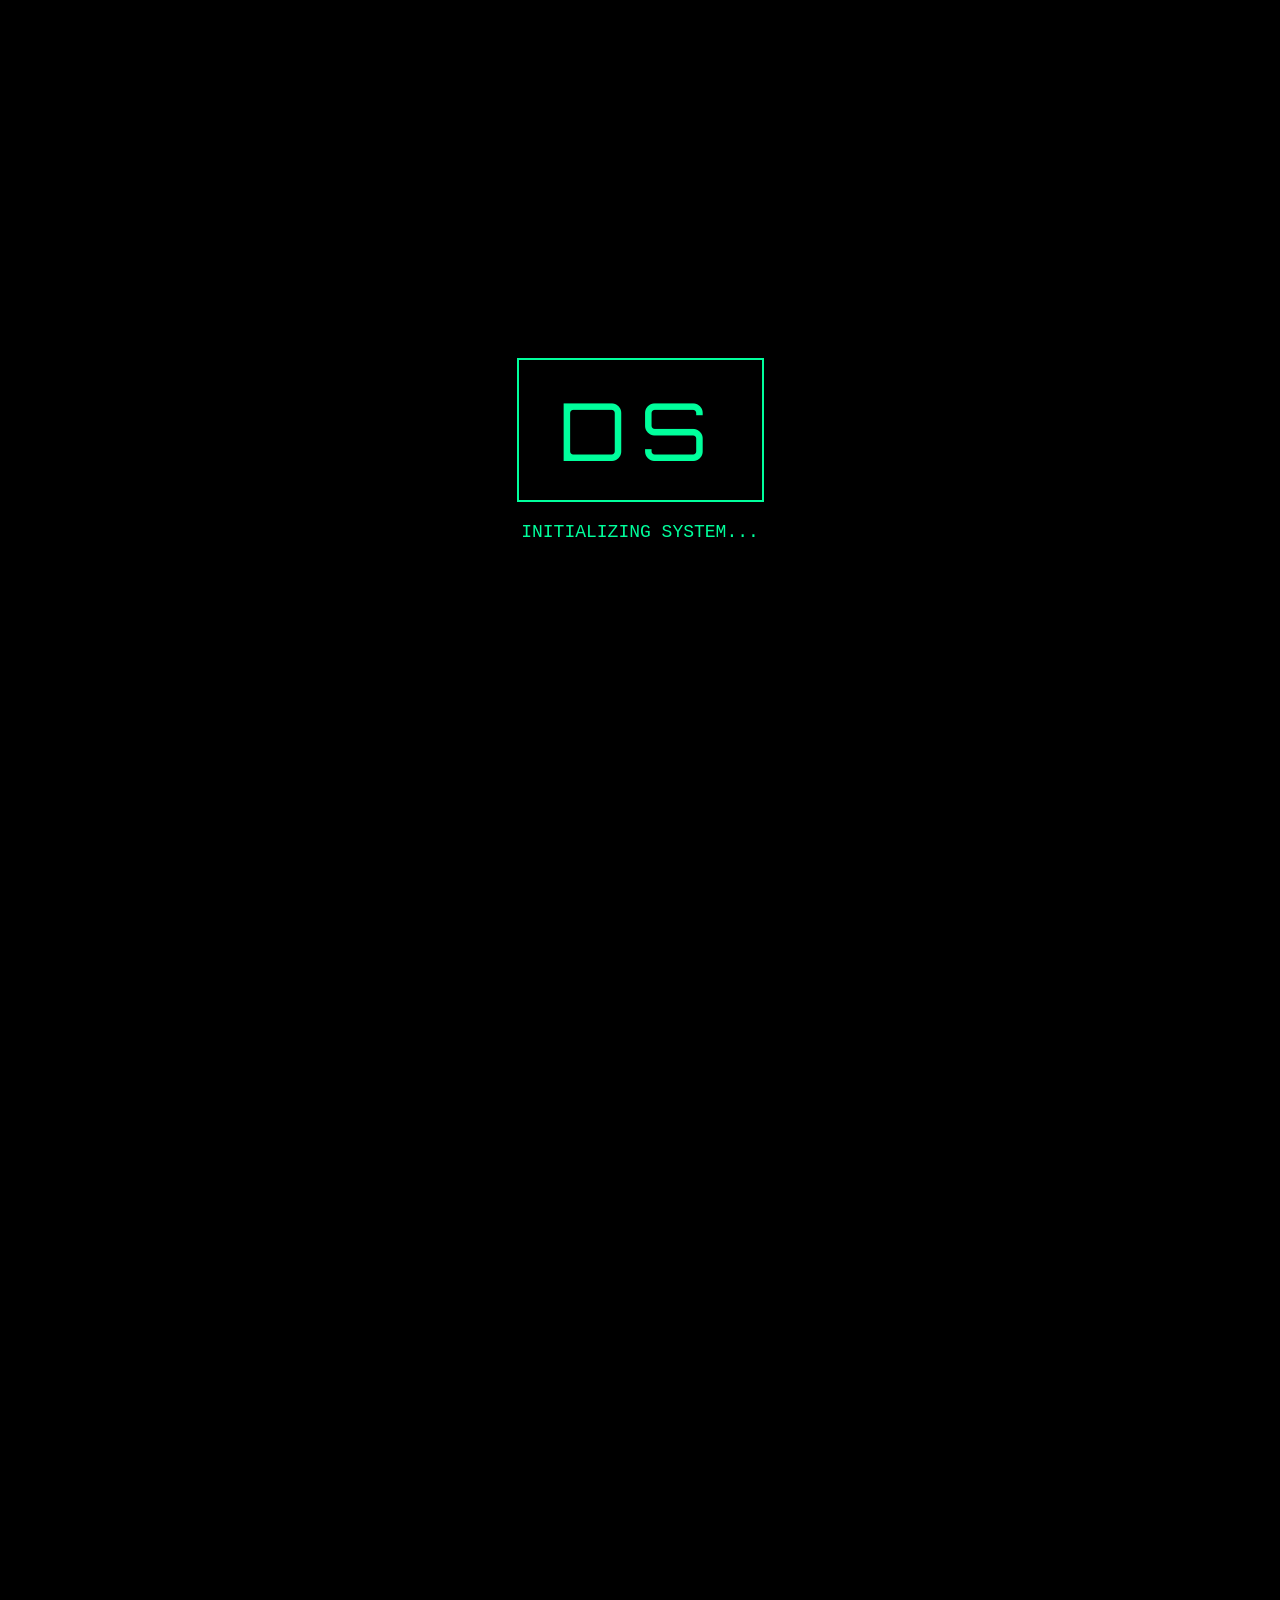
==== index.html @ ec3aaa09 "Refactor index.html for improved structure and styles" ====
<!DOCTYPE html>
<html lang="en">
<head>
<meta charset="UTF-8">
<meta name="viewport" content="width=device-width, initial-scale=1.0">
<title>Daniel Sawaya | World of ShadowWalker</title>
<link href="https://fonts.googleapis.com/css2?family=Orbitron:wght@400;700&display=swap" rel="stylesheet">
<style>
* { margin:0; padding:0; box-sizing:border-box; }
body{
    background:black;
    color:#fff;
    font-family:'Orbitron', sans-serif;
    overflow-x:hidden;
    scroll-behavior: smooth;
}

/* -------------------- Matrix Background -------------------- */
#matrix{
    position:fixed;
    top:0;
    left:0;
    width:100%;
    height:100%;
    z-index:-1;
}

/* -------------------- Loading Screen -------------------- */
#loader{
    position:fixed;
    top:0;
    left:0;
    width:100%;
    height:100%;
    background:black;
    display:flex;
    flex-direction:column;
    justify-content:center;
    align-items:center;
    color:#00ff9c;
    z-index:9999;
}
#loader .logo{
    font-size:80px;
    border:2px solid #00ff9c;
    padding:20px 40px;
    animation: pulse 1.5s infinite;
    letter-spacing: 15px;
}
@keyframes pulse{
    0% { transform:scale(1); opacity:1; }
    50% { transform:scale(1.2); opacity:0.6; }
    100% { transform:scale(1); opacity:1; }
}
#loader p{ margin-top:20px; font-size:18px; font-family:monospace; }

/* -------------------- Login Portal -------------------- */
#login-screen{
    position:fixed;
    width:100%;
    height:100%;
    display:flex;
    flex-direction:column;
    justify-content:center;
    align-items:center;
    color:#00ff9c;
    font-family:Orbitron;
    z-index:10;
    opacity:0;
    transition: opacity 1s ease;
}
#login-screen input{
    background:black;
    border:1px solid #00ff9c;
    color:#00ff9c;
    margin:10px;
    padding:10px;
    width:250px;
}
#login-screen button{
    background:#00ff9c;
    color:black;
    padding:10px 20px;
    cursor:pointer;
    margin-top:10px;
}
#status{
    margin-top:20px;
    font-size:18px;
    font-family:monospace;
}

/* -------------------- Hero Section -------------------- */
.hero{
    height:100vh;
    display:flex;
    flex-direction: column;
    justify-content: center;
    align-items: center;
    background: linear-gradient(rgba(0,0,0,0.7), rgba(0,0,0,0.7)), 
                url('https://images.unsplash.com/photo-1550751827-4bd374c3f58b?auto=format&fit=crop&q=80'); 
    background-size: cover;
    background-position: center;
    text-align:center;
    border-bottom:2px solid #00f2ff;
    opacity:0;
    transform: translateY(50px);
    transition: opacity 1s ease, transform 1s ease, background 1s ease;
}
h1.hero-text{
    font-size:4rem;
    letter-spacing:15px;
    text-shadow:0 0 20px #00f2ff;
    margin-bottom:10px;
    cursor:pointer;
}
.hero-text:hover{
    animation: encryptHover 1s forwards;
}
@keyframes encryptHover{
    0%{opacity:1;}
    50%{opacity:0.2; transform:translateX(5px);}
    100%{opacity:1; transform:translateX(0);}
}
.subtitle{
    font-size:1rem;
    color:#00f2ff;
    letter-spacing:5px;
    margin-bottom:30px;
    text-transform:uppercase;
}

/* -------------------- Projects -------------------- */
.projects{
    padding:100px 20px;
    max-width:1200px;
    margin:auto;
    opacity:0;
    transform: translateY(50px);
    transition: opacity 1s ease, transform 1s ease, background 1s ease;
}
.project-card{
    background: rgba(255,255,255,0.03);
    border-left:4px solid #00f2ff;
    padding:20px;
    margin-bottom:20px;
    transition: all 0.4s ease;
}
.project-card:hover{
    background: rgba(0,242,255,0.2);
    transform: translateX(10px) scale(1.02) rotate(-1deg);
    box-shadow: 0 0 20px #00ff9c;
}

/* -------------------- Footer -------------------- */
footer{
    text-align:center;
    padding:50px;
    font-size:0.7rem;
    color:#444;
    letter-spacing:3px;
    opacity:0;
    transform: translateY(50px);
    transition: opacity 1s ease, transform 1s ease, background 1s ease;
}
</style>
</head>
<body>

<!-- Matrix Background -->
<canvas id="matrix"></canvas>

<!-- Loading Screen -->
<div id="loader">
    <div class="logo">DS</div>
    <p>INITIALIZING SYSTEM...</p>
</div>

<!-- Login Screen -->
<div id="login-screen">
    <h1>SHADOWWALKER SYSTEM</h1>
    <input id="user" type="text" placeholder="USERNAME OR EMAIL">
    <input id="pass" type="password" placeholder="PASSWORD">
    <button onclick="login()">SIGN IN</button>
    <p id="status"></p>
</div>

<!-- Main Website Content -->
<section class="hero">
    <p class="status-online">// SYSTEM ONLINE: DANIEL STEVEN SAWAYA</p>
    <h1 class="hero-text">SAWAYA</h1>
    <div class="subtitle">IT Specialist | ShadowWalker Founder</div>
    <p style="max-width: 600px; color: #888; font-family: monospace;">
        Solving complex networking issues and building advanced electronic systems. 
        Member of Arusha Technical College.
    </p>
</section>

<section class="projects">
    <h2 style="margin-bottom: 40px; letter-spacing: 5px;">ACTIVE MISSIONS</h2>
    
    <div class="project-card">
        <h3>01. Gas & Alcohol Detector</h3>
        <p style="color: #888; font-family: monospace;">Advanced sensor integration using Arduino MQ-2 & MQ-3 modules.</p>
    </div>

    <div class="project-card">
        <h3>02. Automatic Temp Control</h3>
        <p style="color: #888; font-family: monospace;">NTC Thermistor logic for overheat prevention systems.</p>
    </div>

    <div class="project-card">
        <h3>03. Network Architecture</h3>
        <p style="color: #888; font-family: monospace;">IPv4 Subnetting & Magic Number optimization protocols.</p>
    </div>
</section>

<footer>
    DESIGNED BY SHADOWWALKER // © 2026 // JOIN THE MOVEMENT
</footer>

<script>
// -------------------- Matrix Background --------------------
const canvas = document.getElementById("matrix");
const ctx = canvas.getContext("2d");
canvas.width = window.innerWidth;
canvas.height = window.innerHeight;
const letters = "ABCDEFGHIJKLMNOPQRSTUVWXYZ0123456789@#$%";
const fontSize = 16;
const columns = canvas.width / fontSize;
const drops = [];
for(let x=0;x<columns;x++){ drops[x]=1; }
function drawMatrix(){
    ctx.fillStyle="rgba(0,0,0,0.05)";
    ctx.fillRect(0,0,canvas.width,canvas.height);
    ctx.fillStyle="#00ff9c";
    ctx.font = fontSize+"px monospace";
    for(let i=0;i<drops.length;i++){
        const text = letters[Math.floor(Math.random()*letters.length)];
        ctx.fillText(text,i*fontSize,drops[i]*fontSize);
        if(drops[i]*fontSize>canvas.height && Math.random()>0.975) drops[i]=0;
        drops[i]++;
    }
}
setInterval(drawMatrix,33);

// -------------------- Loading Screen --------------------
window.addEventListener("load",function(){
    setTimeout(function(){
        document.getElementById("loader").style.display="none";
        document.getElementById("login-screen").style.opacity="1";
    },3000);
});

// -------------------- Login Encryption/Decryption --------------------
function randomText(length){
    const chars="ABCDEFGHIJKLMNOPQRSTUVWXYZ0123456789@#$%";
    let result="";
    for(let i=0;i<length;i++){ result+=chars[Math.floor(Math.random()*chars.length)]; }
    return result;
}
function login(){
    const status = document.getElementById("status");
    let steps=0;
    const interval=setInterval(()=>{
        status.innerText = "ENCRYPTING: "+randomText(20);
        steps++;
        if(steps==10){
            clearInterval(interval);
            decrypt();
        }
    },120);
}
function decrypt(){
    const status = document.getElementById("status");
    status.innerText="DECRYPTING USER DATA...";
    setTimeout(()=>{
        status.innerText="ACCESS GRANTED";
        setTimeout(()=>{
            document.getElementById("login-screen").style.display="none";
            fadeInSections();
        },1200);
    },1500);
}

// -------------------- Hero text hover encryption effect --------------------
const heroText = document.querySelector(".hero-text");
const original = heroText.innerText;
heroText.addEventListener("mouseenter", ()=>{
    let iteration=0;
    const interval = setInterval(()=>{
        heroText.innerText = heroText.innerText.split("").map((letter,index)=>{
            if(index<iteration) return original[index];
            return letters[Math.floor(Math.random()*letters.length)];
        }).join("");
        iteration += 1/3;
        if(iteration >= original.length) clearInterval(interval);
    },30);
});

// -------------------- Fade-in Scroll + Dynamic Background --------------------
const hero = document.querySelector(".hero");
const projects = document.querySelector(".projects");
const footer = document.querySelector("footer");
function fadeInSections(){
    hero.style.opacity="1";
    hero.style.transform="translateY(0)";
    setTimeout(()=>{ 
        projects.style.opacity="1"; 
        projects.style.transform="translateY(0)";
        projects.style.background="linear-gradient(to right, #000, #001f33)";
    },500);
    setTimeout(()=>{ 
        footer.style.opacity="1"; 
        footer.style.transform="translateY(0)"; 
        footer.style.background="linear-gradient(to right, #000, #000)";
    },1000);
}
</script>
</body>
</html>
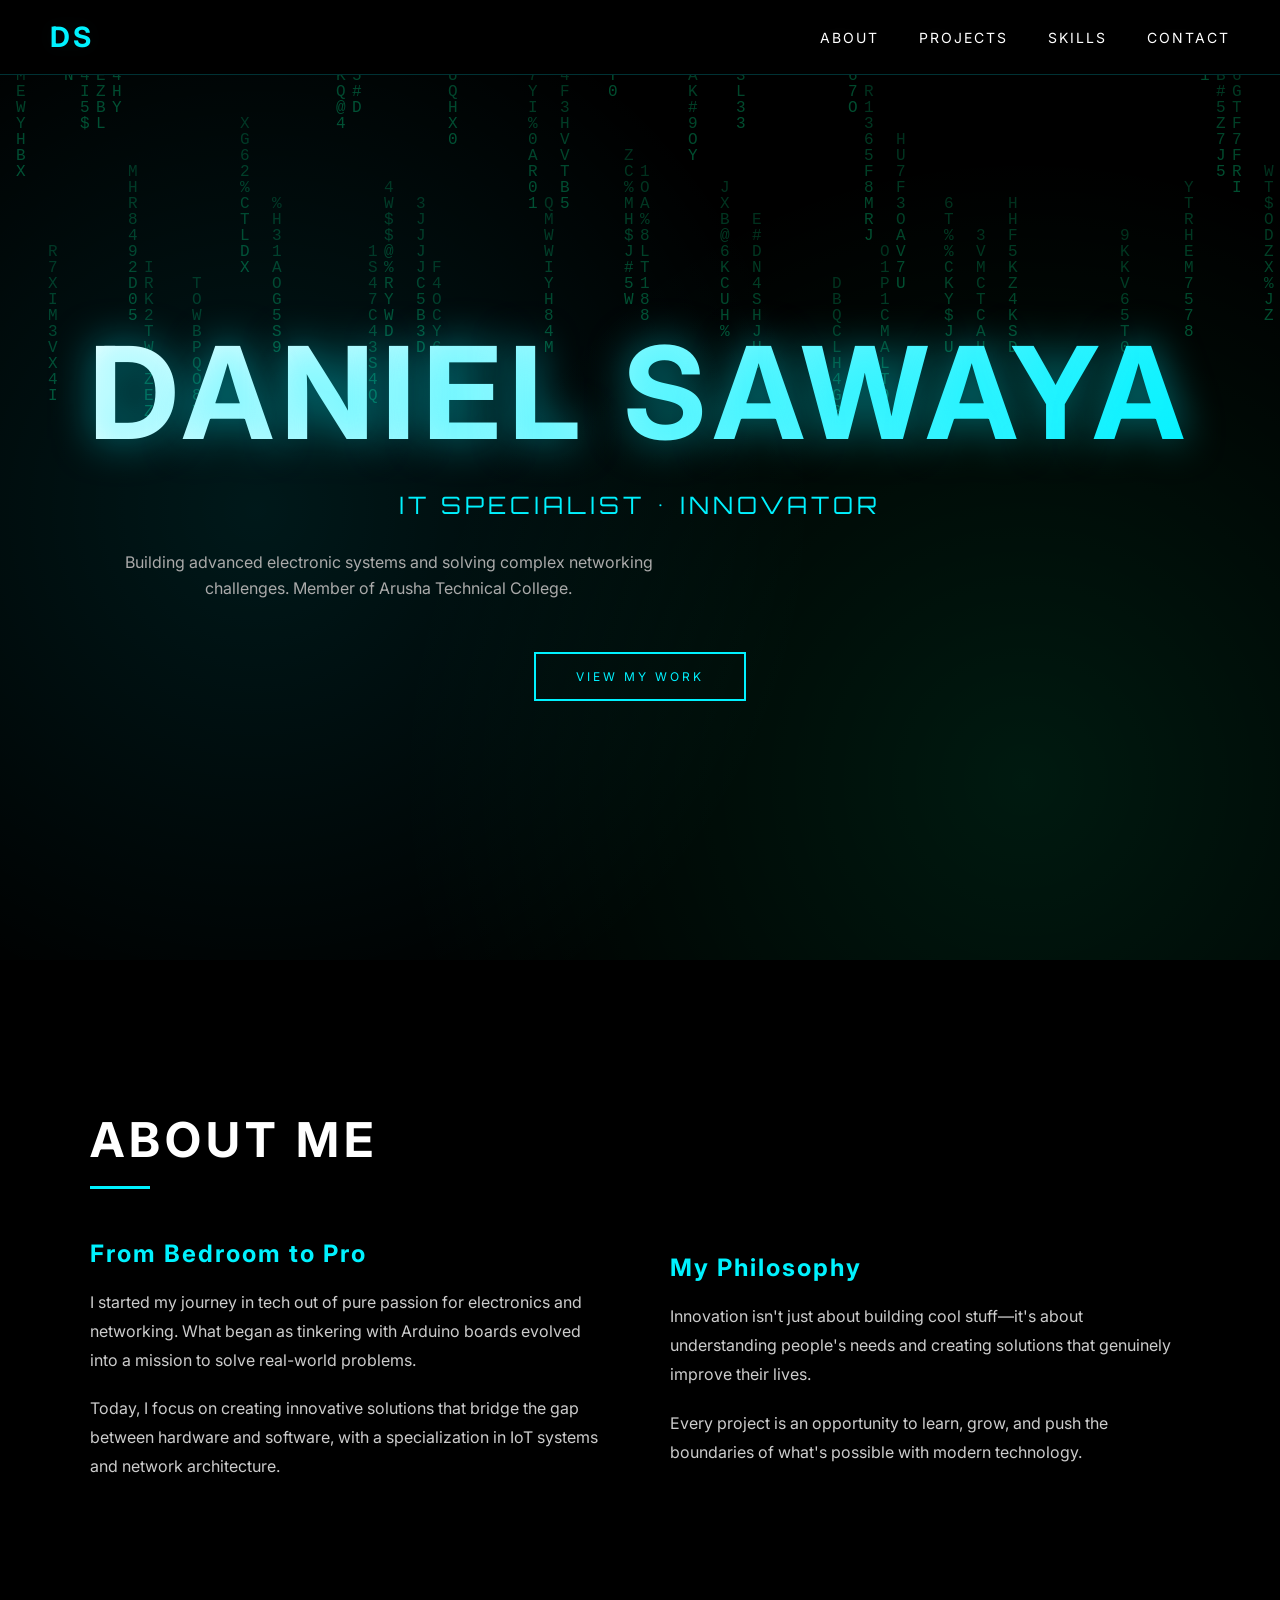
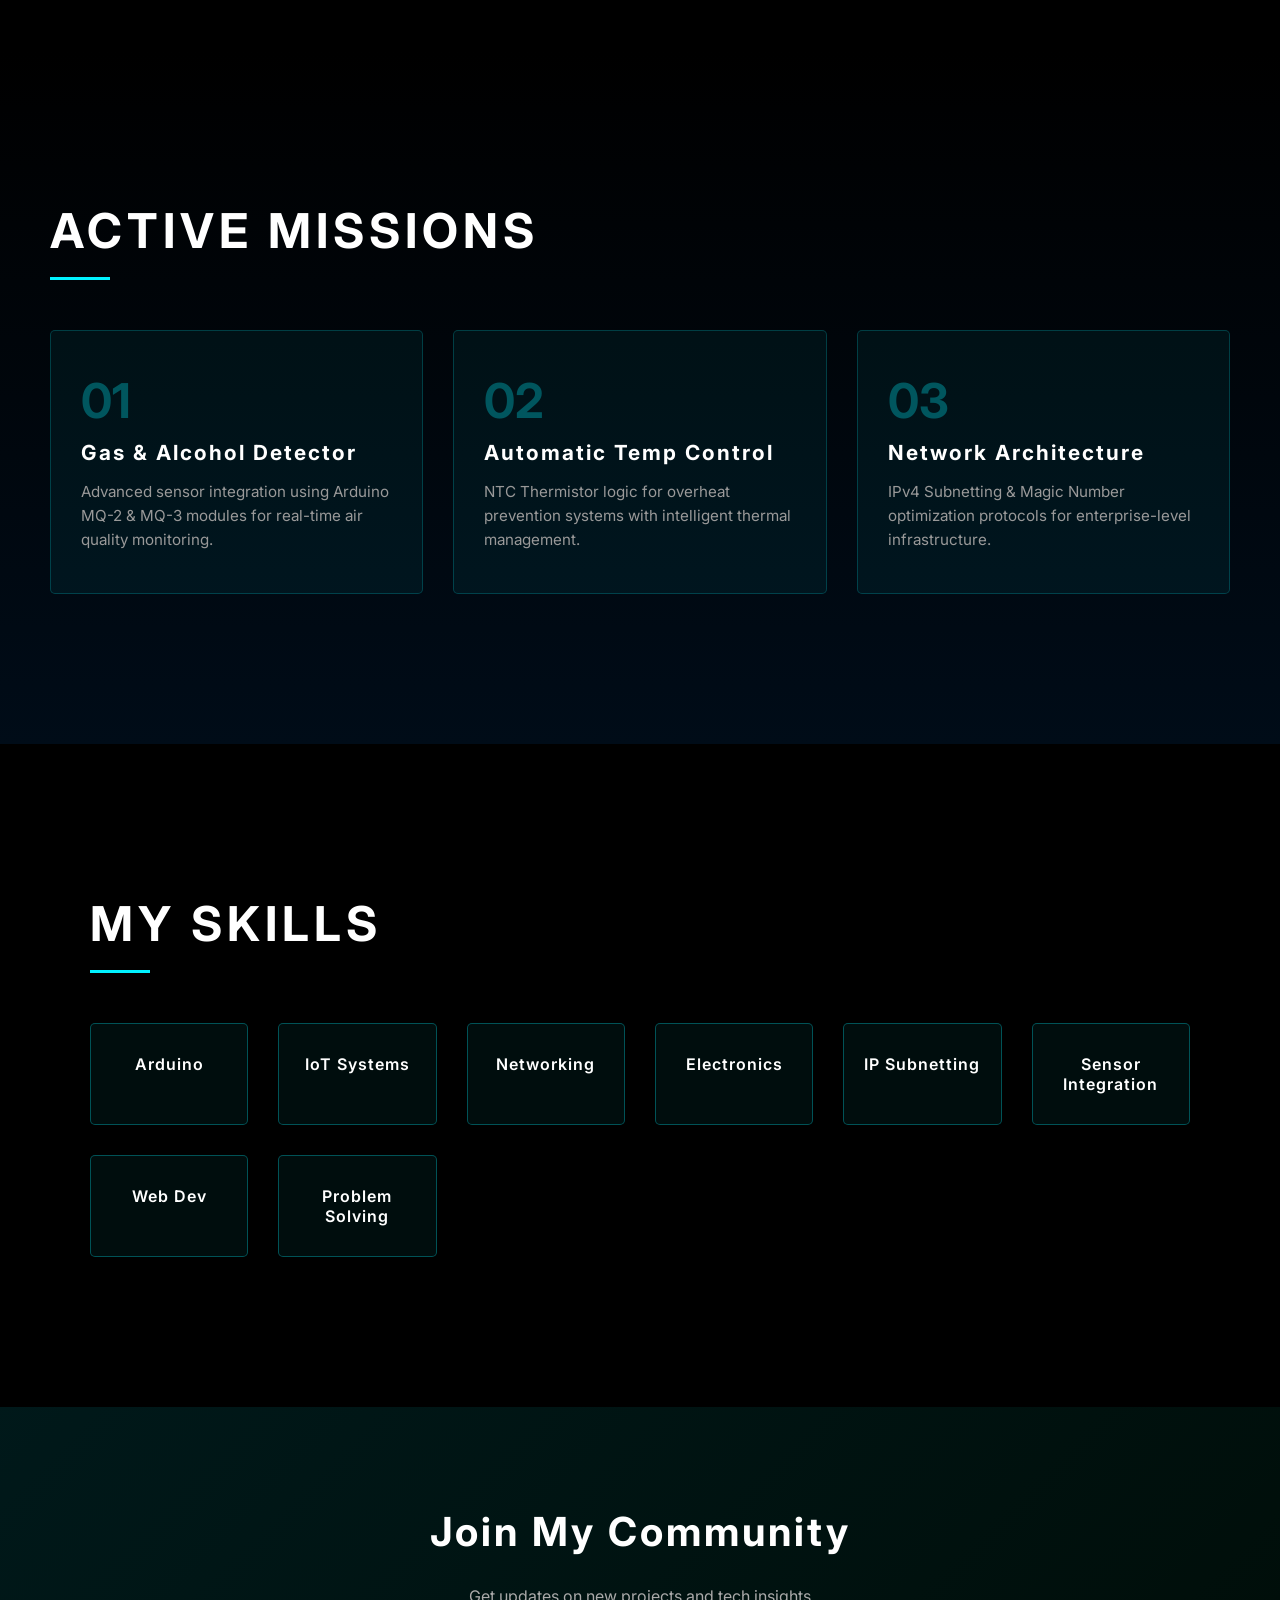
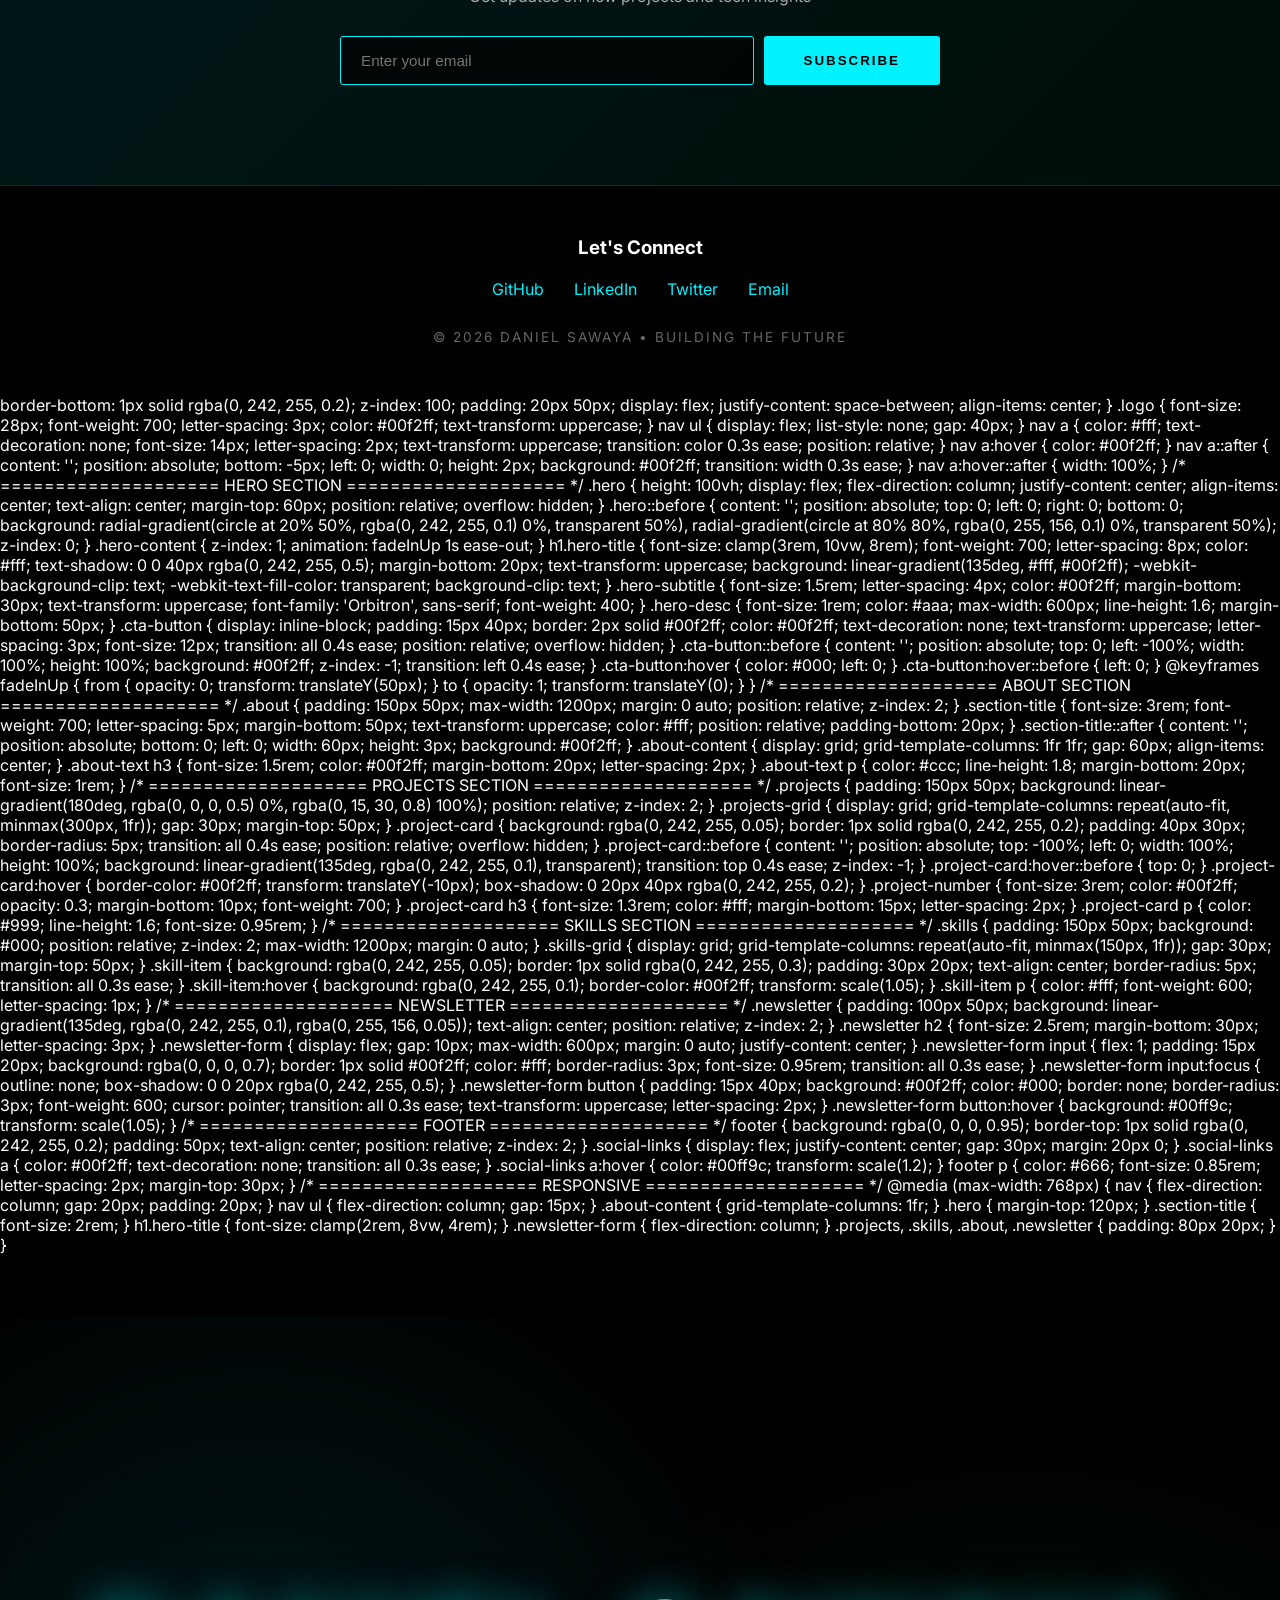
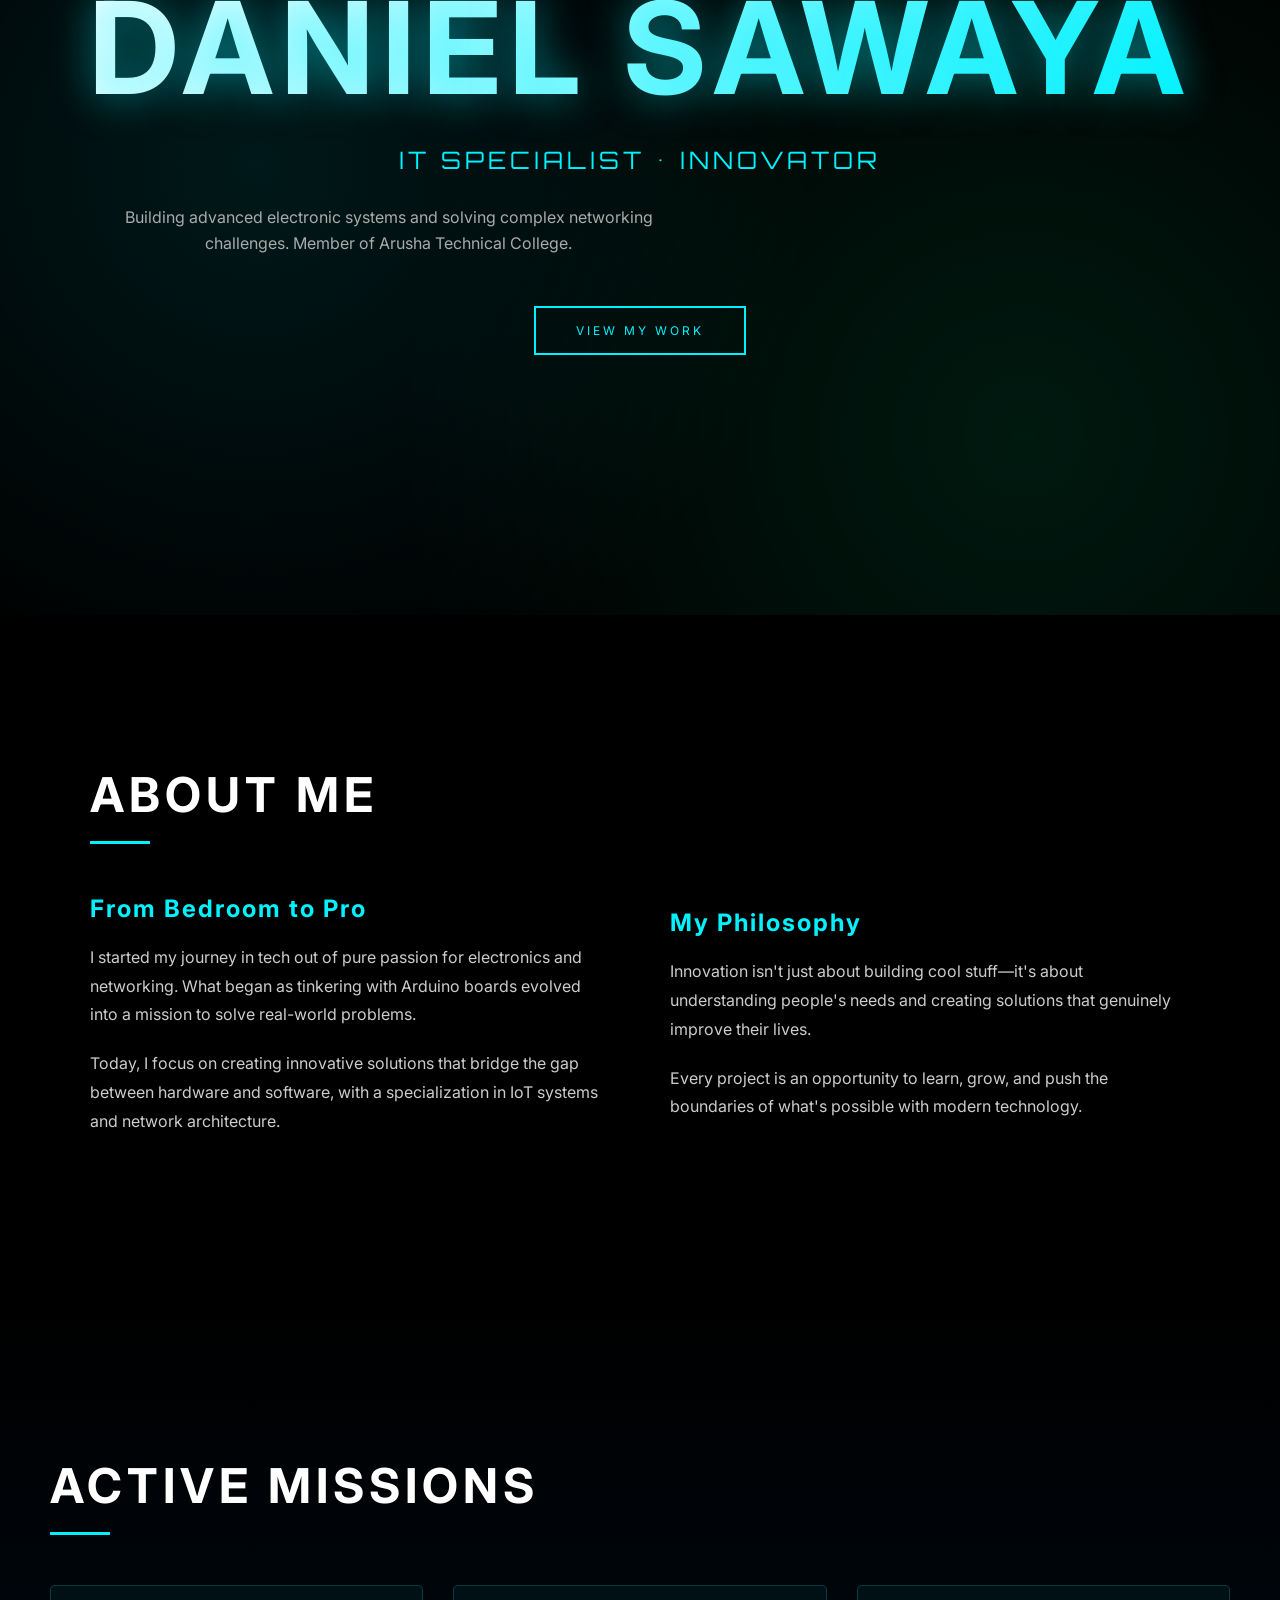
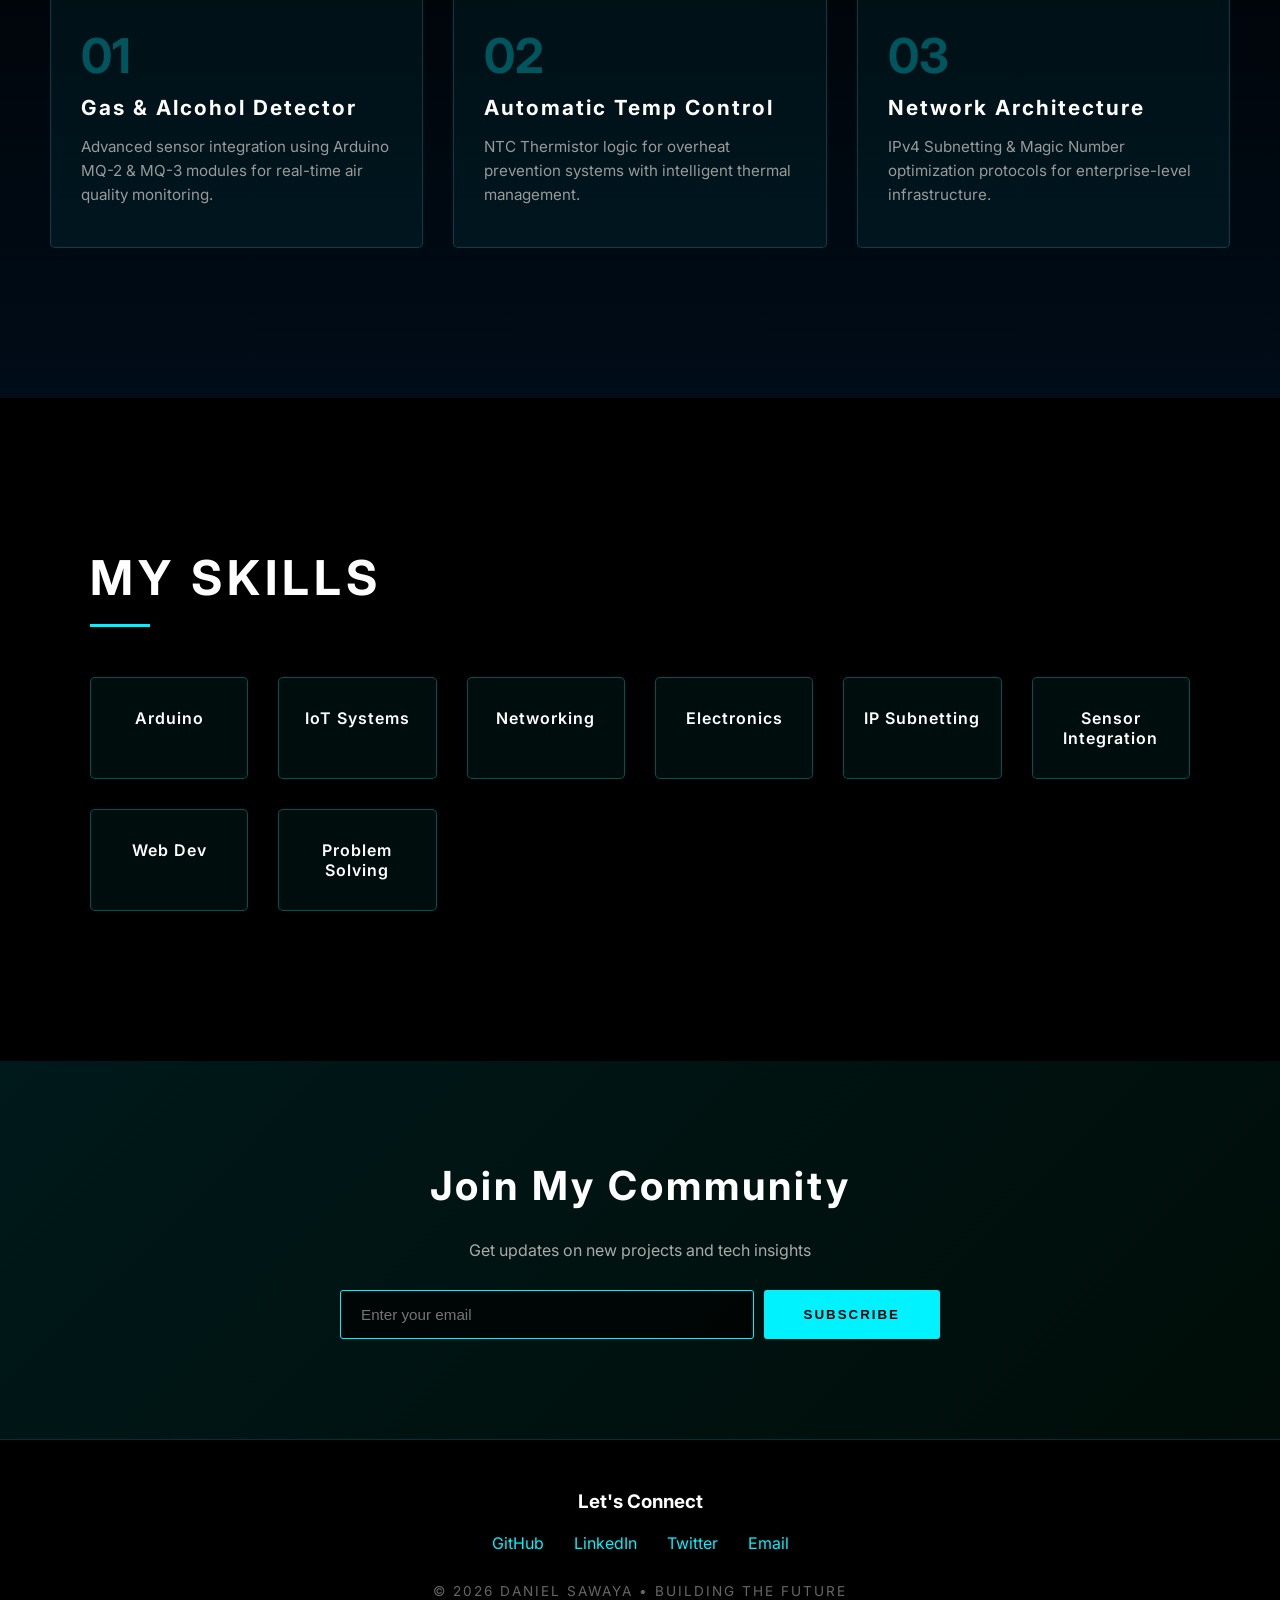
==== commit e4334eba: "Add styles and structure to index.html" ====
--- a/index.html
+++ b/index.html
@@ -1,321 +1,1283 @@
 <!DOCTYPE html>
 <html lang="en">
 <head>
-<meta charset="UTF-8">
-<meta name="viewport" content="width=device-width, initial-scale=1.0">
-<title>Daniel Sawaya | World of ShadowWalker</title>
-<link href="https://fonts.googleapis.com/css2?family=Orbitron:wght@400;700&display=swap" rel="stylesheet">
-<style>
-* { margin:0; padding:0; box-sizing:border-box; }
-body{
-    background:black;
-    color:#fff;
-    font-family:'Orbitron', sans-serif;
-    overflow-x:hidden;
-    scroll-behavior: smooth;
-}
-
-/* -------------------- Matrix Background -------------------- */
-#matrix{
-    position:fixed;
-    top:0;
-    left:0;
-    width:100%;
-    height:100%;
-    z-index:-1;
-}
-
-/* -------------------- Loading Screen -------------------- */
-#loader{
-    position:fixed;
-    top:0;
-    left:0;
-    width:100%;
-    height:100%;
-    background:black;
-    display:flex;
-    flex-direction:column;
-    justify-content:center;
-    align-items:center;
-    color:#00ff9c;
-    z-index:9999;
-}
-#loader .logo{
-    font-size:80px;
-    border:2px solid #00ff9c;
-    padding:20px 40px;
-    animation: pulse 1.5s infinite;
-    letter-spacing: 15px;
-}
-@keyframes pulse{
-    0% { transform:scale(1); opacity:1; }
-    50% { transform:scale(1.2); opacity:0.6; }
-    100% { transform:scale(1); opacity:1; }
-}
-#loader p{ margin-top:20px; font-size:18px; font-family:monospace; }
-
-/* -------------------- Login Portal -------------------- */
-#login-screen{
-    position:fixed;
-    width:100%;
-    height:100%;
-    display:flex;
-    flex-direction:column;
-    justify-content:center;
-    align-items:center;
-    color:#00ff9c;
-    font-family:Orbitron;
-    z-index:10;
-    opacity:0;
-    transition: opacity 1s ease;
-}
-#login-screen input{
-    background:black;
-    border:1px solid #00ff9c;
-    color:#00ff9c;
-    margin:10px;
-    padding:10px;
-    width:250px;
-}
-#login-screen button{
-    background:#00ff9c;
-    color:black;
-    padding:10px 20px;
-    cursor:pointer;
-    margin-top:10px;
-}
-#status{
-    margin-top:20px;
-    font-size:18px;
-    font-family:monospace;
-}
-
-/* -------------------- Hero Section -------------------- */
-.hero{
-    height:100vh;
-    display:flex;
-    flex-direction: column;
-    justify-content: center;
-    align-items: center;
-    background: linear-gradient(rgba(0,0,0,0.7), rgba(0,0,0,0.7)), 
-                url('https://images.unsplash.com/photo-1550751827-4bd374c3f58b?auto=format&fit=crop&q=80'); 
-    background-size: cover;
-    background-position: center;
-    text-align:center;
-    border-bottom:2px solid #00f2ff;
-    opacity:0;
-    transform: translateY(50px);
-    transition: opacity 1s ease, transform 1s ease, background 1s ease;
-}
-h1.hero-text{
-    font-size:4rem;
-    letter-spacing:15px;
-    text-shadow:0 0 20px #00f2ff;
-    margin-bottom:10px;
-    cursor:pointer;
-}
-.hero-text:hover{
-    animation: encryptHover 1s forwards;
-}
-@keyframes encryptHover{
-    0%{opacity:1;}
-    50%{opacity:0.2; transform:translateX(5px);}
-    100%{opacity:1; transform:translateX(0);}
-}
-.subtitle{
-    font-size:1rem;
-    color:#00f2ff;
-    letter-spacing:5px;
-    margin-bottom:30px;
-    text-transform:uppercase;
-}
-
-/* -------------------- Projects -------------------- */
-.projects{
-    padding:100px 20px;
-    max-width:1200px;
-    margin:auto;
-    opacity:0;
-    transform: translateY(50px);
-    transition: opacity 1s ease, transform 1s ease, background 1s ease;
-}
-.project-card{
-    background: rgba(255,255,255,0.03);
-    border-left:4px solid #00f2ff;
-    padding:20px;
-    margin-bottom:20px;
-    transition: all 0.4s ease;
-}
-.project-card:hover{
-    background: rgba(0,242,255,0.2);
-    transform: translateX(10px) scale(1.02) rotate(-1deg);
-    box-shadow: 0 0 20px #00ff9c;
-}
-
-/* -------------------- Footer -------------------- */
-footer{
-    text-align:center;
-    padding:50px;
-    font-size:0.7rem;
-    color:#444;
-    letter-spacing:3px;
-    opacity:0;
-    transform: translateY(50px);
-    transition: opacity 1s ease, transform 1s ease, background 1s ease;
-}
-</style>
+    <meta charset="UTF-8">
+    <meta name="viewport" content="width=device-width, initial-scale=1.0">
+    <title>Daniel Sawaya | IT Specialist & Innovator</title>
+    <link href="https://fonts.googleapis.com/css2?family=Orbitron:wght@400;700&family=Inter:wght@300;400;600&display=swap" rel="stylesheet">
+    <style>
+        * { margin: 0; padding: 0; box-sizing: border-box; }
+        
+        body {
+            background: #000;
+            color: #fff;
+            font-family: 'Inter', sans-serif;
+            overflow-x: hidden;
+            scroll-behavior: smooth;
+        }
+
+        /* ==================== MATRIX BACKGROUND ==================== */
+        #matrix {
+            position: fixed;
+            top: 0;
+            left: 0;
+            width: 100%;
+            height: 100%;
+            z-index: -1;
+            opacity: 0.3;
+        }
+
+        /* ==================== NAVIGATION ==================== */
+        nav {
+            position: fixed;
+            top: 0;
+            width: 100%;
+            background: rgba(0, 0, 0, 0.95);
+            backdrop-filter: blur(10px);
+            border-bottom: 1px solid rgba(0, 242, 255, 0.2);
+            z-index: 100;
+            padding: 20px 50px;
+            display: flex;
+            justify-content: space-between;
+            align-items: center;
+        }
+
+        .logo {
+            font-size: 28px;
+            font-weight: 700;
+            letter-spacing: 3px;
+            color: #00f2ff;
+            text-transform: uppercase;
+        }
+
+        nav ul {
+            display: flex;
+            list-style: none;
+            gap: 40px;
+        }
+
+        nav a {
+            color: #fff;
+            text-decoration: none;
+            font-size: 14px;
+            letter-spacing: 2px;
+            text-transform: uppercase;
+            transition: color 0.3s ease;
+            position: relative;
+        }
+
+        nav a:hover {
+            color: #00f2ff;
+        }
+
+        nav a::after {
+            content: '';
+            position: absolute;
+            bottom: -5px;
+            left: 0;
+            width: 0;
+            height: 2px;
+            background: #00f2ff;
+            transition: width 0.3s ease;
+        }
+
+        nav a:hover::after {
+            width: 100%;
+        }
+
+        /* ==================== HERO SECTION ==================== */
+        .hero {
+            height: 100vh;
+            display: flex;
+            flex-direction: column;
+            justify-content: center;
+            align-items: center;
+            text-align: center;
+            margin-top: 60px;
+            position: relative;
+            overflow: hidden;
+        }
+
+        .hero::before {
+            content: '';
+            position: absolute;
+            top: 0;
+            left: 0;
+            right: 0;
+            bottom: 0;
+            background: radial-gradient(circle at 20% 50%, rgba(0, 242, 255, 0.1) 0%, transparent 50%),
+                        radial-gradient(circle at 80% 80%, rgba(0, 255, 156, 0.1) 0%, transparent 50%);
+            z-index: 0;
+        }
+
+        .hero-content {
+            z-index: 1;
+            animation: fadeInUp 1s ease-out;
+        }
+
+        h1.hero-title {
+            font-size: clamp(3rem, 10vw, 8rem);
+            font-weight: 700;
+            letter-spacing: 8px;
+            color: #fff;
+            text-shadow: 0 0 40px rgba(0, 242, 255, 0.5);
+            margin-bottom: 20px;
+            text-transform: uppercase;
+            background: linear-gradient(135deg, #fff, #00f2ff);
+            -webkit-background-clip: text;
+            -webkit-text-fill-color: transparent;
+            background-clip: text;
+        }
+
+        .hero-subtitle {
+            font-size: 1.5rem;
+            letter-spacing: 4px;
+            color: #00f2ff;
+            margin-bottom: 30px;
+            text-transform: uppercase;
+            font-family: 'Orbitron', sans-serif;
+            font-weight: 400;
+        }
+
+        .hero-desc {
+            font-size: 1rem;
+            color: #aaa;
+            max-width: 600px;
+            line-height: 1.6;
+            margin-bottom: 50px;
+        }
+
+        .cta-button {
+            display: inline-block;
+            padding: 15px 40px;
+            border: 2px solid #00f2ff;
+            color: #00f2ff;
+            text-decoration: none;
+            text-transform: uppercase;
+            letter-spacing: 3px;
+            font-size: 12px;
+            transition: all 0.4s ease;
+            position: relative;
+            overflow: hidden;
+        }
+
+        .cta-button::before {
+            content: '';
+            position: absolute;
+            top: 0;
+            left: -100%;
+            width: 100%;
+            height: 100%;
+            background: #00f2ff;
+            z-index: -1;
+            transition: left 0.4s ease;
+        }
+
+        .cta-button:hover {
+            color: #000;
+            left: 0;
+        }
+
+        .cta-button:hover::before {
+            left: 0;
+        }
+
+        @keyframes fadeInUp {
+            from {
+                opacity: 0;
+                transform: translateY(50px);
+            }
+            to {
+                opacity: 1;
+                transform: translateY(0);
+            }
+        }
+
+        /* ==================== ABOUT SECTION ==================== */
+        .about {
+            padding: 150px 50px;
+            max-width: 1200px;
+            margin: 0 auto;
+            position: relative;
+            z-index: 2;
+        }
+
+        .section-title {
+            font-size: 3rem;
+            font-weight: 700;
+            letter-spacing: 5px;
+            margin-bottom: 50px;
+            text-transform: uppercase;
+            color: #fff;
+            position: relative;
+            padding-bottom: 20px;
+        }
+
+        .section-title::after {
+            content: '';
+            position: absolute;
+            bottom: 0;
+            left: 0;
+            width: 60px;
+            height: 3px;
+            background: #00f2ff;
+        }
+
+        .about-content {
+            display: grid;
+            grid-template-columns: 1fr 1fr;
+            gap: 60px;
+            align-items: center;
+        }
+
+        .about-text h3 {
+            font-size: 1.5rem;
+            color: #00f2ff;
+            margin-bottom: 20px;
+            letter-spacing: 2px;
+        }
+
+        .about-text p {
+            color: #ccc;
+            line-height: 1.8;
+            margin-bottom: 20px;
+            font-size: 1rem;
+        }
+
+        /* ==================== PROJECTS SECTION ==================== */
+        .projects {
+            padding: 150px 50px;
+            background: linear-gradient(180deg, rgba(0, 0, 0, 0.5) 0%, rgba(0, 15, 30, 0.8) 100%);
+            position: relative;
+            z-index: 2;
+        }
+
+        .projects-grid {
+            display: grid;
+            grid-template-columns: repeat(auto-fit, minmax(300px, 1fr));
+            gap: 30px;
+            margin-top: 50px;
+        }
+
+        .project-card {
+            background: rgba(0, 242, 255, 0.05);
+            border: 1px solid rgba(0, 242, 255, 0.2);
+            padding: 40px 30px;
+            border-radius: 5px;
+            transition: all 0.4s ease;
+            position: relative;
+            overflow: hidden;
+        }
+
+        .project-card::before {
+            content: '';
+            position: absolute;
+            top: -100%;
+            left: 0;
+            width: 100%;
+            height: 100%;
+            background: linear-gradient(135deg, rgba(0, 242, 255, 0.1), transparent);
+            transition: top 0.4s ease;
+            z-index: -1;
+        }
+
+        .project-card:hover::before {
+            top: 0;
+        }
+
+        .project-card:hover {
+            border-color: #00f2ff;
+            transform: translateY(-10px);
+            box-shadow: 0 20px 40px rgba(0, 242, 255, 0.2);
+        }
+
+        .project-number {
+            font-size: 3rem;
+            color: #00f2ff;
+            opacity: 0.3;
+            margin-bottom: 10px;
+            font-weight: 700;
+        }
+
+        .project-card h3 {
+            font-size: 1.3rem;
+            color: #fff;
+            margin-bottom: 15px;
+            letter-spacing: 2px;
+        }
+
+        .project-card p {
+            color: #999;
+            line-height: 1.6;
+            font-size: 0.95rem;
+        }
+
+        /* ==================== SKILLS SECTION ==================== */
+        .skills {
+            padding: 150px 50px;
+            background: #000;
+            position: relative;
+            z-index: 2;
+            max-width: 1200px;
+            margin: 0 auto;
+        }
+
+        .skills-grid {
+            display: grid;
+            grid-template-columns: repeat(auto-fit, minmax(150px, 1fr));
+            gap: 30px;
+            margin-top: 50px;
+        }
+
+        .skill-item {
+            background: rgba(0, 242, 255, 0.05);
+            border: 1px solid rgba(0, 242, 255, 0.3);
+            padding: 30px 20px;
+            text-align: center;
+            border-radius: 5px;
+            transition: all 0.3s ease;
+        }
+
+        .skill-item:hover {
+            background: rgba(0, 242, 255, 0.1);
+            border-color: #00f2ff;
+            transform: scale(1.05);
+        }
+
+        .skill-item p {
+            color: #fff;
+            font-weight: 600;
+            letter-spacing: 1px;
+        }
+
+        /* ==================== NEWSLETTER ==================== */
+        .newsletter {
+            padding: 100px 50px;
+            background: linear-gradient(135deg, rgba(0, 242, 255, 0.1), rgba(0, 255, 156, 0.05));
+            text-align: center;
+            position: relative;
+            z-index: 2;
+        }
+
+        .newsletter h2 {
+            font-size: 2.5rem;
+            margin-bottom: 30px;
+            letter-spacing: 3px;
+        }
+
+        .newsletter-form {
+            display: flex;
+            gap: 10px;
+            max-width: 600px;
+            margin: 0 auto;
+            justify-content: center;
+        }
+
+        .newsletter-form input {
+            flex: 1;
+            padding: 15px 20px;
+            background: rgba(0, 0, 0, 0.7);
+            border: 1px solid #00f2ff;
+            color: #fff;
+            border-radius: 3px;
+            font-size: 0.95rem;
+            transition: all 0.3s ease;
+        }
+
+        .newsletter-form input:focus {
+            outline: none;
+            box-shadow: 0 0 20px rgba(0, 242, 255, 0.5);
+        }
+
+        .newsletter-form button {
+            padding: 15px 40px;
+            background: #00f2ff;
+            color: #000;
+            border: none;
+            border-radius: 3px;
+            font-weight: 600;
+            cursor: pointer;
+            transition: all 0.3s ease;
+            text-transform: uppercase;
+            letter-spacing: 2px;
+        }
+
+        .newsletter-form button:hover {
+            background: #00ff9c;
+            transform: scale(1.05);
+        }
+
+        /* ==================== FOOTER ==================== */
+        footer {
+            background: rgba(0, 0, 0, 0.95);
+            border-top: 1px solid rgba(0, 242, 255, 0.2);
+            padding: 50px;
+            text-align: center;
+            position: relative;
+            z-index: 2;
+        }
+
+        .social-links {
+            display: flex;
+            justify-content: center;
+            gap: 30px;
+            margin: 20px 0;
+        }
+
+        .social-links a {
+            color: #00f2ff;
+            text-decoration: none;
+            transition: all 0.3s ease;
+        }
+
+        .social-links a:hover {
+            color: #00ff9c;
+            transform: scale(1.2);
+        }
+
+        footer p {
+            color: #666;
+            font-size: 0.85rem;
+            letter-spacing: 2px;
+            margin-top: 30px;
+        }
+
+        /* ==================== RESPONSIVE ==================== */
+        @media (max-width: 768px) {
+            nav {
+                flex-direction: column;
+                gap: 20px;
+                padding: 20px;
+            }
+
+            nav ul {
+                flex-direction: column;
+                gap: 15px;
+            }
+
+            .about-content {
+                grid-template-columns: 1fr;
+            }
+
+            .hero {
+                margin-top: 120px;
+            }
+
+            .section-title {
+                font-size: 2rem;
+            }
+
+            h1.hero-title {
+                font-size: clamp(2rem, 8vw, 4rem);
+            }
+
+            .newsletter-form {
+                flex-direction: column;
+            }
+
+            .projects, .skills, .about, .newsletter {
+                padding: 80px 20px;
+            }
+        }
+    </style>
 </head>
 <body>
-
-<!-- Matrix Background -->
-<canvas id="matrix"></canvas>
-
-<!-- Loading Screen -->
-<div id="loader">
-    <div class="logo">DS</div>
-    <p>INITIALIZING SYSTEM...</p>
-</div>
-
-<!-- Login Screen -->
-<div id="login-screen">
-    <h1>SHADOWWALKER SYSTEM</h1>
-    <input id="user" type="text" placeholder="USERNAME OR EMAIL">
-    <input id="pass" type="password" placeholder="PASSWORD">
-    <button onclick="login()">SIGN IN</button>
-    <p id="status"></p>
-</div>
-
-<!-- Main Website Content -->
-<section class="hero">
-    <p class="status-online">// SYSTEM ONLINE: DANIEL STEVEN SAWAYA</p>
-    <h1 class="hero-text">SAWAYA</h1>
-    <div class="subtitle">IT Specialist | ShadowWalker Founder</div>
-    <p style="max-width: 600px; color: #888; font-family: monospace;">
-        Solving complex networking issues and building advanced electronic systems. 
-        Member of Arusha Technical College.
-    </p>
-</section>
-
-<section class="projects">
-    <h2 style="margin-bottom: 40px; letter-spacing: 5px;">ACTIVE MISSIONS</h2>
-    
-    <div class="project-card">
-        <h3>01. Gas & Alcohol Detector</h3>
-        <p style="color: #888; font-family: monospace;">Advanced sensor integration using Arduino MQ-2 & MQ-3 modules.</p>
-    </div>
-
-    <div class="project-card">
-        <h3>02. Automatic Temp Control</h3>
-        <p style="color: #888; font-family: monospace;">NTC Thermistor logic for overheat prevention systems.</p>
-    </div>
-
-    <div class="project-card">
-        <h3>03. Network Architecture</h3>
-        <p style="color: #888; font-family: monospace;">IPv4 Subnetting & Magic Number optimization protocols.</p>
-    </div>
-</section>
-
-<footer>
-    DESIGNED BY SHADOWWALKER // © 2026 // JOIN THE MOVEMENT
-</footer>
-
-<script>
-// -------------------- Matrix Background --------------------
-const canvas = document.getElementById("matrix");
-const ctx = canvas.getContext("2d");
-canvas.width = window.innerWidth;
-canvas.height = window.innerHeight;
-const letters = "ABCDEFGHIJKLMNOPQRSTUVWXYZ0123456789@#$%";
-const fontSize = 16;
-const columns = canvas.width / fontSize;
-const drops = [];
-for(let x=0;x<columns;x++){ drops[x]=1; }
-function drawMatrix(){
-    ctx.fillStyle="rgba(0,0,0,0.05)";
-    ctx.fillRect(0,0,canvas.width,canvas.height);
-    ctx.fillStyle="#00ff9c";
-    ctx.font = fontSize+"px monospace";
-    for(let i=0;i<drops.length;i++){
-        const text = letters[Math.floor(Math.random()*letters.length)];
-        ctx.fillText(text,i*fontSize,drops[i]*fontSize);
-        if(drops[i]*fontSize>canvas.height && Math.random()>0.975) drops[i]=0;
-        drops[i]++;
-    }
-}
-setInterval(drawMatrix,33);
-
-// -------------------- Loading Screen --------------------
-window.addEventListener("load",function(){
-    setTimeout(function(){
-        document.getElementById("loader").style.display="none";
-        document.getElementById("login-screen").style.opacity="1";
-    },3000);
-});
-
-// -------------------- Login Encryption/Decryption --------------------
-function randomText(length){
-    const chars="ABCDEFGHIJKLMNOPQRSTUVWXYZ0123456789@#$%";
-    let result="";
-    for(let i=0;i<length;i++){ result+=chars[Math.floor(Math.random()*chars.length)]; }
-    return result;
-}
-function login(){
-    const status = document.getElementById("status");
-    let steps=0;
-    const interval=setInterval(()=>{
-        status.innerText = "ENCRYPTING: "+randomText(20);
-        steps++;
-        if(steps==10){
-            clearInterval(interval);
-            decrypt();
-        }
-    },120);
-}
-function decrypt(){
-    const status = document.getElementById("status");
-    status.innerText="DECRYPTING USER DATA...";
-    setTimeout(()=>{
-        status.innerText="ACCESS GRANTED";
-        setTimeout(()=>{
-            document.getElementById("login-screen").style.display="none";
-            fadeInSections();
-        },1200);
-    },1500);
-}
-
-// -------------------- Hero text hover encryption effect --------------------
-const heroText = document.querySelector(".hero-text");
-const original = heroText.innerText;
-heroText.addEventListener("mouseenter", ()=>{
-    let iteration=0;
-    const interval = setInterval(()=>{
-        heroText.innerText = heroText.innerText.split("").map((letter,index)=>{
-            if(index<iteration) return original[index];
-            return letters[Math.floor(Math.random()*letters.length)];
-        }).join("");
-        iteration += 1/3;
-        if(iteration >= original.length) clearInterval(interval);
-    },30);
-});
-
-// -------------------- Fade-in Scroll + Dynamic Background --------------------
-const hero = document.querySelector(".hero");
-const projects = document.querySelector(".projects");
-const footer = document.querySelector("footer");
-function fadeInSections(){
-    hero.style.opacity="1";
-    hero.style.transform="translateY(0)";
-    setTimeout(()=>{ 
-        projects.style.opacity="1"; 
-        projects.style.transform="translateY(0)";
-        projects.style.background="linear-gradient(to right, #000, #001f33)";
-    },500);
-    setTimeout(()=>{ 
-        footer.style.opacity="1"; 
-        footer.style.transform="translateY(0)"; 
-        footer.style.background="linear-gradient(to right, #000, #000)";
-    },1000);
-}
-</script>
+    <!-- Matrix Background Canvas -->
+    <canvas id="matrix"></canvas>
+
+    <!-- Navigation -->
+    <nav>
+        <div class="logo">DS</div>
+        <ul>
+            <li><a href="#about">About</a></li>
+            <li><a href="#projects">Projects</a></li>
+            <li><a href="#skills">Skills</a></li>
+            <li><a href="#newsletter">Contact</a></li>
+        </ul>
+    </nav>
+
+    <!-- Hero Section -->
+    <section class="hero">
+        <div class="hero-content">
+            <h1 class="hero-title">Daniel Sawaya</h1>
+            <div class="hero-subtitle">IT Specialist • Innovator</div>
+            <p class="hero-desc">
+                Building advanced electronic systems and solving complex networking challenges. 
+                Member of Arusha Technical College.
+            </p>
+            <a href="#projects" class="cta-button">View My Work</a>
+        </div>
+    </section>
+
+    <!-- About Section -->
+    <section id="about" class="about">
+        <h2 class="section-title">About Me</h2>
+        <div class="about-content">
+            <div class="about-text">
+                <h3>From Bedroom to Pro</h3>
+                <p>
+                    I started my journey in tech out of pure passion for electronics and networking. 
+                    What began as tinkering with Arduino boards evolved into a mission to solve real-world problems.
+                </p>
+                <p>
+                    Today, I focus on creating innovative solutions that bridge the gap between hardware and software, 
+                    with a specialization in IoT systems and network architecture.
+                </p>
+            </div>
+            <div class="about-text">
+                <h3>My Philosophy</h3>
+                <p>
+                    Innovation isn't just about building cool stuff—it's about understanding people's needs 
+                    and creating solutions that genuinely improve their lives.
+                </p>
+                <p>
+                    Every project is an opportunity to learn, grow, and push the boundaries of what's possible 
+                    with modern technology.
+                </p>
+            </div>
+        </div>
+    </section>
+
+    <!-- Projects Section -->
+    <section id="projects" class="projects">
+        <h2 class="section-title">Active Missions</h2>
+        <div class="projects-grid">
+            <div class="project-card">
+                <div class="project-number">01</div>
+                <h3>Gas & Alcohol Detector</h3>
+                <p>Advanced sensor integration using Arduino MQ-2 & MQ-3 modules for real-time air quality monitoring.</p>
+            </div>
+            <div class="project-card">
+                <div class="project-number">02</div>
+                <h3>Automatic Temp Control</h3>
+                <p>NTC Thermistor logic for overheat prevention systems with intelligent thermal management.</p>
+            </div>
+            <div class="project-card">
+                <div class="project-number">03</div>
+                <h3>Network Architecture</h3>
+                <p>IPv4 Subnetting & Magic Number optimization protocols for enterprise-level infrastructure.</p>
+            </div>
+        </div>
+    </section>
+
+    <!-- Skills Section -->
+    <section id="skills" class="skills">
+        <h2 class="section-title">My Skills</h2>
+        <div class="skills-grid">
+            <div class="skill-item"><p>Arduino</p></div>
+            <div class="skill-item"><p>IoT Systems</p></div>
+            <div class="skill-item"><p>Networking</p></div>
+            <div class="skill-item"><p>Electronics</p></div>
+            <div class="skill-item"><p>IP Subnetting</p></div>
+            <div class="skill-item"><p>Sensor Integration</p></div>
+            <div class="skill-item"><p>Web Dev</p></div>
+            <div class="skill-item"><p>Problem Solving</p></div>
+        </div>
+    </section>
+
+    <!-- Newsletter Section -->
+    <section id="newsletter" class="newsletter">
+        <h2>Join My Community</h2>
+        <p style="margin-bottom: 30px; color: #aaa;">Get updates on new projects and tech insights</p>
+        <form class="newsletter-form" onsubmit="return handleNewsletter(event)">
+            <input type="email" placeholder="Enter your email" required>
+            <button type="submit">Subscribe</button>
+        </form>
+    </section>
+
+    <!-- Footer -->
+    <footer>
+        <h3>Let's Connect</h3>
+        <div class="social-links">
+            <a href="https://github.com/danielsawaya75" target="_blank">GitHub</a>
+            <a href="https://linkedin.com" target="_blank">LinkedIn</a>
+            <a href="https://twitter.com" target="_blank">Twitter</a>
+            <a href="mailto:contact@example.com">Email</a>
+        </div>
+        <p>© 2026 DANIEL SAWAYA • BUILDING THE FUTURE</p>
+    </footer>
+
+    <script>
+        // ==================== MATRIX BACKGROUND ====================
+        const canvas = document.getElementById('matrix');
+        const ctx = canvas.getContext('2d');
+        canvas.width = window.innerWidth;
+        canvas.height = window.innerHeight;
+
+        const letters = 'ABCDEFGHIJKLMNOPQRSTUVWXYZ0123456789@#$%';
+        const fontSize = 16;
+        const columns = canvas.width / fontSize;
+        const drops = [];
+
+        for (let x = 0; x < columns; x++) {
+            drops[x] = 1;
+        }
+
+        function drawMatrix() {
+            ctx.fillStyle = 'rgba(0, 0, 0, 0.05)';
+            ctx.fillRect(0, 0, canvas.width, canvas.height);
+            ctx.fillStyle = '#00ff9c';
+            ctx.font = fontSize + 'px monospace';
+
+            for (let i = 0; i < drops.length; i++) {
+                const text = letters[Math.floor(Math.random() * letters.length)];
+                ctx.fillText(text, i * fontSize, drops[i] * fontSize);
+                if (drops[i] * fontSize > canvas.height && Math.random() > 0.975) {
+                    drops[i] = 0;
+                }
+                drops[i]++;
+            }
+        }
+
+        setInterval(drawMatrix, 33);
+
+        // Resize canvas on window resize
+        window.addEventListener('resize', () => {
+            canvas.width = window.innerWidth;
+            canvas.height = window.innerHeight;
+        });
+
+        // ==================== NEWSLETTER HANDLER ==================== 
+        function handleNewsletter(e) {
+            e.preventDefault();
+            alert('Thank you for subscribing! Check your email soon.');
+            e.target.reset();
+            return false;
+        }
+
+        // ==================== SMOOTH SCROLL ==================== 
+        document.querySelectorAll('a[href^="#"]').forEach(anchor => {
+            anchor.addEventListener('click', function (e) {
+                e.preventDefault();
+                const target = document.querySelector(this.getAttribute('href'));
+                if (target) {
+                    target.scrollIntoView({ behavior: 'smooth', block: 'start' });
+                }
+            });
+        });
+    </script>
+</body>
+</html>            border-bottom: 1px solid rgba(0, 242, 255, 0.2);
+            z-index: 100;
+            padding: 20px 50px;
+            display: flex;
+            justify-content: space-between;
+            align-items: center;
+        }
+
+        .logo {
+            font-size: 28px;
+            font-weight: 700;
+            letter-spacing: 3px;
+            color: #00f2ff;
+            text-transform: uppercase;
+        }
+
+        nav ul {
+            display: flex;
+            list-style: none;
+            gap: 40px;
+        }
+
+        nav a {
+            color: #fff;
+            text-decoration: none;
+            font-size: 14px;
+            letter-spacing: 2px;
+            text-transform: uppercase;
+            transition: color 0.3s ease;
+            position: relative;
+        }
+
+        nav a:hover {
+            color: #00f2ff;
+        }
+
+        nav a::after {
+            content: '';
+            position: absolute;
+            bottom: -5px;
+            left: 0;
+            width: 0;
+            height: 2px;
+            background: #00f2ff;
+            transition: width 0.3s ease;
+        }
+
+        nav a:hover::after {
+            width: 100%;
+        }
+
+        /* ==================== HERO SECTION ==================== */
+        .hero {
+            height: 100vh;
+            display: flex;
+            flex-direction: column;
+            justify-content: center;
+            align-items: center;
+            text-align: center;
+            margin-top: 60px;
+            position: relative;
+            overflow: hidden;
+        }
+
+        .hero::before {
+            content: '';
+            position: absolute;
+            top: 0;
+            left: 0;
+            right: 0;
+            bottom: 0;
+            background: radial-gradient(circle at 20% 50%, rgba(0, 242, 255, 0.1) 0%, transparent 50%),
+                        radial-gradient(circle at 80% 80%, rgba(0, 255, 156, 0.1) 0%, transparent 50%);
+            z-index: 0;
+        }
+
+        .hero-content {
+            z-index: 1;
+            animation: fadeInUp 1s ease-out;
+        }
+
+        h1.hero-title {
+            font-size: clamp(3rem, 10vw, 8rem);
+            font-weight: 700;
+            letter-spacing: 8px;
+            color: #fff;
+            text-shadow: 0 0 40px rgba(0, 242, 255, 0.5);
+            margin-bottom: 20px;
+            text-transform: uppercase;
+            background: linear-gradient(135deg, #fff, #00f2ff);
+            -webkit-background-clip: text;
+            -webkit-text-fill-color: transparent;
+            background-clip: text;
+        }
+
+        .hero-subtitle {
+            font-size: 1.5rem;
+            letter-spacing: 4px;
+            color: #00f2ff;
+            margin-bottom: 30px;
+            text-transform: uppercase;
+            font-family: 'Orbitron', sans-serif;
+            font-weight: 400;
+        }
+
+        .hero-desc {
+            font-size: 1rem;
+            color: #aaa;
+            max-width: 600px;
+            line-height: 1.6;
+            margin-bottom: 50px;
+        }
+
+        .cta-button {
+            display: inline-block;
+            padding: 15px 40px;
+            border: 2px solid #00f2ff;
+            color: #00f2ff;
+            text-decoration: none;
+            text-transform: uppercase;
+            letter-spacing: 3px;
+            font-size: 12px;
+            transition: all 0.4s ease;
+            position: relative;
+            overflow: hidden;
+        }
+
+        .cta-button::before {
+            content: '';
+            position: absolute;
+            top: 0;
+            left: -100%;
+            width: 100%;
+            height: 100%;
+            background: #00f2ff;
+            z-index: -1;
+            transition: left 0.4s ease;
+        }
+
+        .cta-button:hover {
+            color: #000;
+            left: 0;
+        }
+
+        .cta-button:hover::before {
+            left: 0;
+        }
+
+        @keyframes fadeInUp {
+            from {
+                opacity: 0;
+                transform: translateY(50px);
+            }
+            to {
+                opacity: 1;
+                transform: translateY(0);
+            }
+        }
+
+        /* ==================== ABOUT SECTION ==================== */
+        .about {
+            padding: 150px 50px;
+            max-width: 1200px;
+            margin: 0 auto;
+            position: relative;
+            z-index: 2;
+        }
+
+        .section-title {
+            font-size: 3rem;
+            font-weight: 700;
+            letter-spacing: 5px;
+            margin-bottom: 50px;
+            text-transform: uppercase;
+            color: #fff;
+            position: relative;
+            padding-bottom: 20px;
+        }
+
+        .section-title::after {
+            content: '';
+            position: absolute;
+            bottom: 0;
+            left: 0;
+            width: 60px;
+            height: 3px;
+            background: #00f2ff;
+        }
+
+        .about-content {
+            display: grid;
+            grid-template-columns: 1fr 1fr;
+            gap: 60px;
+            align-items: center;
+        }
+
+        .about-text h3 {
+            font-size: 1.5rem;
+            color: #00f2ff;
+            margin-bottom: 20px;
+            letter-spacing: 2px;
+        }
+
+        .about-text p {
+            color: #ccc;
+            line-height: 1.8;
+            margin-bottom: 20px;
+            font-size: 1rem;
+        }
+
+        /* ==================== PROJECTS SECTION ==================== */
+        .projects {
+            padding: 150px 50px;
+            background: linear-gradient(180deg, rgba(0, 0, 0, 0.5) 0%, rgba(0, 15, 30, 0.8) 100%);
+            position: relative;
+            z-index: 2;
+        }
+
+        .projects-grid {
+            display: grid;
+            grid-template-columns: repeat(auto-fit, minmax(300px, 1fr));
+            gap: 30px;
+            margin-top: 50px;
+        }
+
+        .project-card {
+            background: rgba(0, 242, 255, 0.05);
+            border: 1px solid rgba(0, 242, 255, 0.2);
+            padding: 40px 30px;
+            border-radius: 5px;
+            transition: all 0.4s ease;
+            position: relative;
+            overflow: hidden;
+        }
+
+        .project-card::before {
+            content: '';
+            position: absolute;
+            top: -100%;
+            left: 0;
+            width: 100%;
+            height: 100%;
+            background: linear-gradient(135deg, rgba(0, 242, 255, 0.1), transparent);
+            transition: top 0.4s ease;
+            z-index: -1;
+        }
+
+        .project-card:hover::before {
+            top: 0;
+        }
+
+        .project-card:hover {
+            border-color: #00f2ff;
+            transform: translateY(-10px);
+            box-shadow: 0 20px 40px rgba(0, 242, 255, 0.2);
+        }
+
+        .project-number {
+            font-size: 3rem;
+            color: #00f2ff;
+            opacity: 0.3;
+            margin-bottom: 10px;
+            font-weight: 700;
+        }
+
+        .project-card h3 {
+            font-size: 1.3rem;
+            color: #fff;
+            margin-bottom: 15px;
+            letter-spacing: 2px;
+        }
+
+        .project-card p {
+            color: #999;
+            line-height: 1.6;
+            font-size: 0.95rem;
+        }
+
+        /* ==================== SKILLS SECTION ==================== */
+        .skills {
+            padding: 150px 50px;
+            background: #000;
+            position: relative;
+            z-index: 2;
+            max-width: 1200px;
+            margin: 0 auto;
+        }
+
+        .skills-grid {
+            display: grid;
+            grid-template-columns: repeat(auto-fit, minmax(150px, 1fr));
+            gap: 30px;
+            margin-top: 50px;
+        }
+
+        .skill-item {
+            background: rgba(0, 242, 255, 0.05);
+            border: 1px solid rgba(0, 242, 255, 0.3);
+            padding: 30px 20px;
+            text-align: center;
+            border-radius: 5px;
+            transition: all 0.3s ease;
+        }
+
+        .skill-item:hover {
+            background: rgba(0, 242, 255, 0.1);
+            border-color: #00f2ff;
+            transform: scale(1.05);
+        }
+
+        .skill-item p {
+            color: #fff;
+            font-weight: 600;
+            letter-spacing: 1px;
+        }
+
+        /* ==================== NEWSLETTER ==================== */
+        .newsletter {
+            padding: 100px 50px;
+            background: linear-gradient(135deg, rgba(0, 242, 255, 0.1), rgba(0, 255, 156, 0.05));
+            text-align: center;
+            position: relative;
+            z-index: 2;
+        }
+
+        .newsletter h2 {
+            font-size: 2.5rem;
+            margin-bottom: 30px;
+            letter-spacing: 3px;
+        }
+
+        .newsletter-form {
+            display: flex;
+            gap: 10px;
+            max-width: 600px;
+            margin: 0 auto;
+            justify-content: center;
+        }
+
+        .newsletter-form input {
+            flex: 1;
+            padding: 15px 20px;
+            background: rgba(0, 0, 0, 0.7);
+            border: 1px solid #00f2ff;
+            color: #fff;
+            border-radius: 3px;
+            font-size: 0.95rem;
+            transition: all 0.3s ease;
+        }
+
+        .newsletter-form input:focus {
+            outline: none;
+            box-shadow: 0 0 20px rgba(0, 242, 255, 0.5);
+        }
+
+        .newsletter-form button {
+            padding: 15px 40px;
+            background: #00f2ff;
+            color: #000;
+            border: none;
+            border-radius: 3px;
+            font-weight: 600;
+            cursor: pointer;
+            transition: all 0.3s ease;
+            text-transform: uppercase;
+            letter-spacing: 2px;
+        }
+
+        .newsletter-form button:hover {
+            background: #00ff9c;
+            transform: scale(1.05);
+        }
+
+        /* ==================== FOOTER ==================== */
+        footer {
+            background: rgba(0, 0, 0, 0.95);
+            border-top: 1px solid rgba(0, 242, 255, 0.2);
+            padding: 50px;
+            text-align: center;
+            position: relative;
+            z-index: 2;
+        }
+
+        .social-links {
+            display: flex;
+            justify-content: center;
+            gap: 30px;
+            margin: 20px 0;
+        }
+
+        .social-links a {
+            color: #00f2ff;
+            text-decoration: none;
+            transition: all 0.3s ease;
+        }
+
+        .social-links a:hover {
+            color: #00ff9c;
+            transform: scale(1.2);
+        }
+
+        footer p {
+            color: #666;
+            font-size: 0.85rem;
+            letter-spacing: 2px;
+            margin-top: 30px;
+        }
+
+        /* ==================== RESPONSIVE ==================== */
+        @media (max-width: 768px) {
+            nav {
+                flex-direction: column;
+                gap: 20px;
+                padding: 20px;
+            }
+
+            nav ul {
+                flex-direction: column;
+                gap: 15px;
+            }
+
+            .about-content {
+                grid-template-columns: 1fr;
+            }
+
+            .hero {
+                margin-top: 120px;
+            }
+
+            .section-title {
+                font-size: 2rem;
+            }
+
+            h1.hero-title {
+                font-size: clamp(2rem, 8vw, 4rem);
+            }
+
+            .newsletter-form {
+                flex-direction: column;
+            }
+
+            .projects, .skills, .about, .newsletter {
+                padding: 80px 20px;
+            }
+        }
+    </style>
+</head>
+<body>
+    <!-- Matrix Background Canvas -->
+    <canvas id="matrix"></canvas>
+
+    <!-- Navigation -->
+    <nav>
+        <div class="logo">DS</div>
+        <ul>
+            <li><a href="#about">About</a></li>
+            <li><a href="#projects">Projects</a></li>
+            <li><a href="#skills">Skills</a></li>
+            <li><a href="#newsletter">Contact</a></li>
+        </ul>
+    </nav>
+
+    <!-- Hero Section -->
+    <section class="hero">
+        <div class="hero-content">
+            <h1 class="hero-title">Daniel Sawaya</h1>
+            <div class="hero-subtitle">IT Specialist • Innovator</div>
+            <p class="hero-desc">
+                Building advanced electronic systems and solving complex networking challenges. 
+                Member of Arusha Technical College.
+            </p>
+            <a href="#projects" class="cta-button">View My Work</a>
+        </div>
+    </section>
+
+    <!-- About Section -->
+    <section id="about" class="about">
+        <h2 class="section-title">About Me</h2>
+        <div class="about-content">
+            <div class="about-text">
+                <h3>From Bedroom to Pro</h3>
+                <p>
+                    I started my journey in tech out of pure passion for electronics and networking. 
+                    What began as tinkering with Arduino boards evolved into a mission to solve real-world problems.
+                </p>
+                <p>
+                    Today, I focus on creating innovative solutions that bridge the gap between hardware and software, 
+                    with a specialization in IoT systems and network architecture.
+                </p>
+            </div>
+            <div class="about-text">
+                <h3>My Philosophy</h3>
+                <p>
+                    Innovation isn't just about building cool stuff—it's about understanding people's needs 
+                    and creating solutions that genuinely improve their lives.
+                </p>
+                <p>
+                    Every project is an opportunity to learn, grow, and push the boundaries of what's possible 
+                    with modern technology.
+                </p>
+            </div>
+        </div>
+    </section>
+
+    <!-- Projects Section -->
+    <section id="projects" class="projects">
+        <h2 class="section-title">Active Missions</h2>
+        <div class="projects-grid">
+            <div class="project-card">
+                <div class="project-number">01</div>
+                <h3>Gas & Alcohol Detector</h3>
+                <p>Advanced sensor integration using Arduino MQ-2 & MQ-3 modules for real-time air quality monitoring.</p>
+            </div>
+            <div class="project-card">
+                <div class="project-number">02</div>
+                <h3>Automatic Temp Control</h3>
+                <p>NTC Thermistor logic for overheat prevention systems with intelligent thermal management.</p>
+            </div>
+            <div class="project-card">
+                <div class="project-number">03</div>
+                <h3>Network Architecture</h3>
+                <p>IPv4 Subnetting & Magic Number optimization protocols for enterprise-level infrastructure.</p>
+            </div>
+        </div>
+    </section>
+
+    <!-- Skills Section -->
+    <section id="skills" class="skills">
+        <h2 class="section-title">My Skills</h2>
+        <div class="skills-grid">
+            <div class="skill-item"><p>Arduino</p></div>
+            <div class="skill-item"><p>IoT Systems</p></div>
+            <div class="skill-item"><p>Networking</p></div>
+            <div class="skill-item"><p>Electronics</p></div>
+            <div class="skill-item"><p>IP Subnetting</p></div>
+            <div class="skill-item"><p>Sensor Integration</p></div>
+            <div class="skill-item"><p>Web Dev</p></div>
+            <div class="skill-item"><p>Problem Solving</p></div>
+        </div>
+    </section>
+
+    <!-- Newsletter Section -->
+    <section id="newsletter" class="newsletter">
+        <h2>Join My Community</h2>
+        <p style="margin-bottom: 30px; color: #aaa;">Get updates on new projects and tech insights</p>
+        <form class="newsletter-form" onsubmit="return handleNewsletter(event)">
+            <input type="email" placeholder="Enter your email" required>
+            <button type="submit">Subscribe</button>
+        </form>
+    </section>
+
+    <!-- Footer -->
+    <footer>
+        <h3>Let's Connect</h3>
+        <div class="social-links">
+            <a href="https://github.com/danielsawaya75" target="_blank">GitHub</a>
+            <a href="https://linkedin.com" target="_blank">LinkedIn</a>
+            <a href="https://twitter.com" target="_blank">Twitter</a>
+            <a href="mailto:contact@example.com">Email</a>
+        </div>
+        <p>© 2026 DANIEL SAWAYA • BUILDING THE FUTURE</p>
+    </footer>
+
+    <script>
+        // ==================== MATRIX BACKGROUND ====================
+        const canvas = document.getElementById('matrix');
+        const ctx = canvas.getContext('2d');
+        canvas.width = window.innerWidth;
+        canvas.height = window.innerHeight;
+
+        const letters = 'ABCDEFGHIJKLMNOPQRSTUVWXYZ0123456789@#$%';
+        const fontSize = 16;
+        const columns = canvas.width / fontSize;
+        const drops = [];
+
+        for (let x = 0; x < columns; x++) {
+            drops[x] = 1;
+        }
+
+        function drawMatrix() {
+            ctx.fillStyle = 'rgba(0, 0, 0, 0.05)';
+            ctx.fillRect(0, 0, canvas.width, canvas.height);
+            ctx.fillStyle = '#00ff9c';
+            ctx.font = fontSize + 'px monospace';
+
+            for (let i = 0; i < drops.length; i++) {
+                const text = letters[Math.floor(Math.random() * letters.length)];
+                ctx.fillText(text, i * fontSize, drops[i] * fontSize);
+                if (drops[i] * fontSize > canvas.height && Math.random() > 0.975) {
+                    drops[i] = 0;
+                }
+                drops[i]++;
+            }
+        }
+
+        setInterval(drawMatrix, 33);
+
+        // Resize canvas on window resize
+        window.addEventListener('resize', () => {
+            canvas.width = window.innerWidth;
+            canvas.height = window.innerHeight;
+        });
+
+        // ==================== NEWSLETTER HANDLER ==================== 
+        function handleNewsletter(e) {
+            e.preventDefault();
+            alert('Thank you for subscribing! Check your email soon.');
+            e.target.reset();
+            return false;
+        }
+
+        // ==================== SMOOTH SCROLL ==================== 
+        document.querySelectorAll('a[href^="#"]').forEach(anchor => {
+            anchor.addEventListener('click', function (e) {
+                e.preventDefault();
+                const target = document.querySelector(this.getAttribute('href'));
+                if (target) {
+                    target.scrollIntoView({ behavior: 'smooth', block: 'start' });
+                }
+            });
+        });
+    </script>
 </body>
 </html>
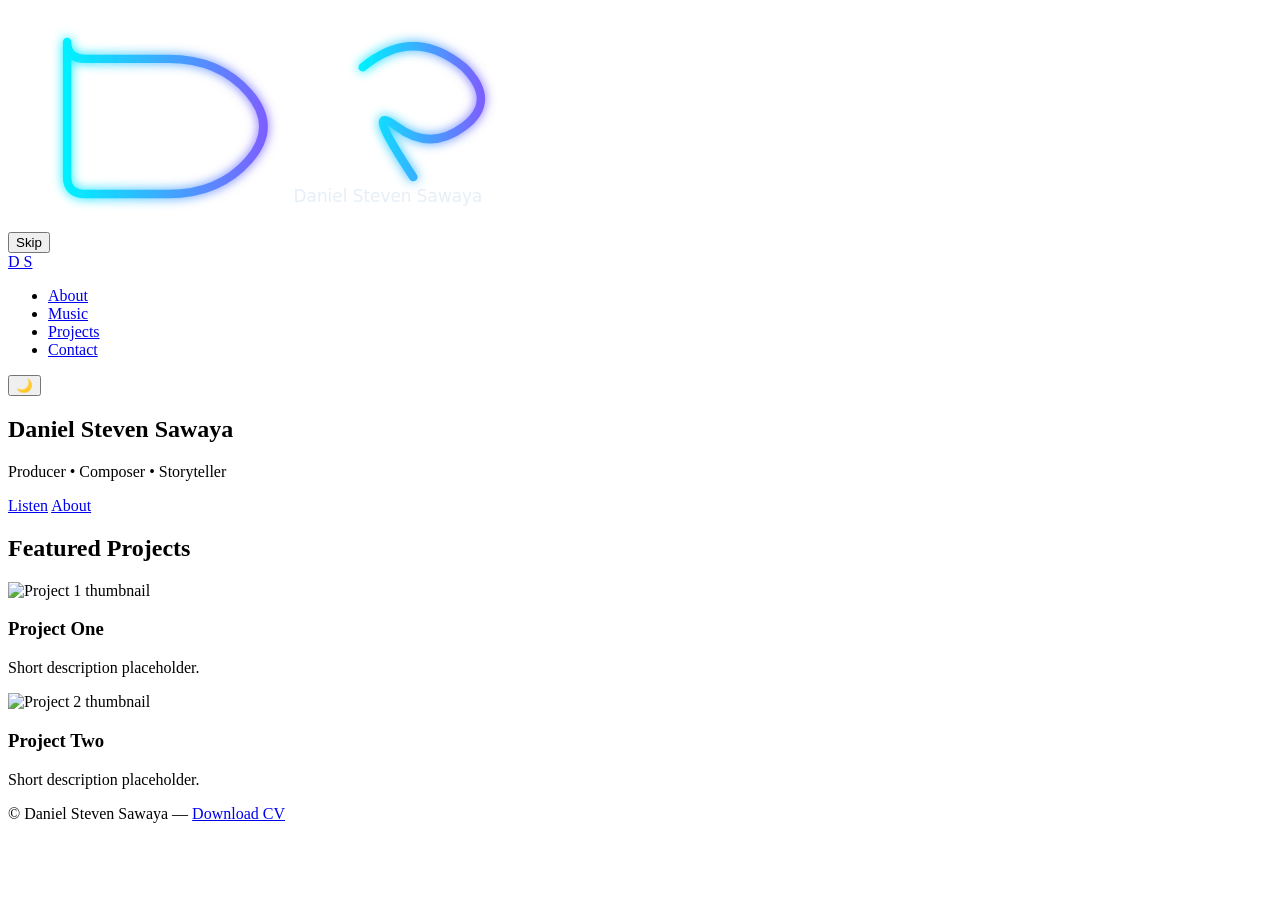
==== commit e1bc5334: "Update index.html" ====
--- a/index.html
+++ b/index.html
@@ -1,1283 +1,96 @@
-<!DOCTYPE html>
+<!doctype html>
 <html lang="en">
 <head>
-    <meta charset="UTF-8">
-    <meta name="viewport" content="width=device-width, initial-scale=1.0">
-    <title>Daniel Sawaya | IT Specialist & Innovator</title>
-    <link href="https://fonts.googleapis.com/css2?family=Orbitron:wght@400;700&family=Inter:wght@300;400;600&display=swap" rel="stylesheet">
-    <style>
-        * { margin: 0; padding: 0; box-sizing: border-box; }
-        
-        body {
-            background: #000;
-            color: #fff;
-            font-family: 'Inter', sans-serif;
-            overflow-x: hidden;
-            scroll-behavior: smooth;
-        }
-
-        /* ==================== MATRIX BACKGROUND ==================== */
-        #matrix {
-            position: fixed;
-            top: 0;
-            left: 0;
-            width: 100%;
-            height: 100%;
-            z-index: -1;
-            opacity: 0.3;
-        }
-
-        /* ==================== NAVIGATION ==================== */
-        nav {
-            position: fixed;
-            top: 0;
-            width: 100%;
-            background: rgba(0, 0, 0, 0.95);
-            backdrop-filter: blur(10px);
-            border-bottom: 1px solid rgba(0, 242, 255, 0.2);
-            z-index: 100;
-            padding: 20px 50px;
-            display: flex;
-            justify-content: space-between;
-            align-items: center;
-        }
-
-        .logo {
-            font-size: 28px;
-            font-weight: 700;
-            letter-spacing: 3px;
-            color: #00f2ff;
-            text-transform: uppercase;
-        }
-
-        nav ul {
-            display: flex;
-            list-style: none;
-            gap: 40px;
-        }
-
-        nav a {
-            color: #fff;
-            text-decoration: none;
-            font-size: 14px;
-            letter-spacing: 2px;
-            text-transform: uppercase;
-            transition: color 0.3s ease;
-            position: relative;
-        }
-
-        nav a:hover {
-            color: #00f2ff;
-        }
-
-        nav a::after {
-            content: '';
-            position: absolute;
-            bottom: -5px;
-            left: 0;
-            width: 0;
-            height: 2px;
-            background: #00f2ff;
-            transition: width 0.3s ease;
-        }
-
-        nav a:hover::after {
-            width: 100%;
-        }
-
-        /* ==================== HERO SECTION ==================== */
-        .hero {
-            height: 100vh;
-            display: flex;
-            flex-direction: column;
-            justify-content: center;
-            align-items: center;
-            text-align: center;
-            margin-top: 60px;
-            position: relative;
-            overflow: hidden;
-        }
-
-        .hero::before {
-            content: '';
-            position: absolute;
-            top: 0;
-            left: 0;
-            right: 0;
-            bottom: 0;
-            background: radial-gradient(circle at 20% 50%, rgba(0, 242, 255, 0.1) 0%, transparent 50%),
-                        radial-gradient(circle at 80% 80%, rgba(0, 255, 156, 0.1) 0%, transparent 50%);
-            z-index: 0;
-        }
-
-        .hero-content {
-            z-index: 1;
-            animation: fadeInUp 1s ease-out;
-        }
-
-        h1.hero-title {
-            font-size: clamp(3rem, 10vw, 8rem);
-            font-weight: 700;
-            letter-spacing: 8px;
-            color: #fff;
-            text-shadow: 0 0 40px rgba(0, 242, 255, 0.5);
-            margin-bottom: 20px;
-            text-transform: uppercase;
-            background: linear-gradient(135deg, #fff, #00f2ff);
-            -webkit-background-clip: text;
-            -webkit-text-fill-color: transparent;
-            background-clip: text;
-        }
-
-        .hero-subtitle {
-            font-size: 1.5rem;
-            letter-spacing: 4px;
-            color: #00f2ff;
-            margin-bottom: 30px;
-            text-transform: uppercase;
-            font-family: 'Orbitron', sans-serif;
-            font-weight: 400;
-        }
-
-        .hero-desc {
-            font-size: 1rem;
-            color: #aaa;
-            max-width: 600px;
-            line-height: 1.6;
-            margin-bottom: 50px;
-        }
-
-        .cta-button {
-            display: inline-block;
-            padding: 15px 40px;
-            border: 2px solid #00f2ff;
-            color: #00f2ff;
-            text-decoration: none;
-            text-transform: uppercase;
-            letter-spacing: 3px;
-            font-size: 12px;
-            transition: all 0.4s ease;
-            position: relative;
-            overflow: hidden;
-        }
-
-        .cta-button::before {
-            content: '';
-            position: absolute;
-            top: 0;
-            left: -100%;
-            width: 100%;
-            height: 100%;
-            background: #00f2ff;
-            z-index: -1;
-            transition: left 0.4s ease;
-        }
-
-        .cta-button:hover {
-            color: #000;
-            left: 0;
-        }
-
-        .cta-button:hover::before {
-            left: 0;
-        }
-
-        @keyframes fadeInUp {
-            from {
-                opacity: 0;
-                transform: translateY(50px);
-            }
-            to {
-                opacity: 1;
-                transform: translateY(0);
-            }
-        }
-
-        /* ==================== ABOUT SECTION ==================== */
-        .about {
-            padding: 150px 50px;
-            max-width: 1200px;
-            margin: 0 auto;
-            position: relative;
-            z-index: 2;
-        }
-
-        .section-title {
-            font-size: 3rem;
-            font-weight: 700;
-            letter-spacing: 5px;
-            margin-bottom: 50px;
-            text-transform: uppercase;
-            color: #fff;
-            position: relative;
-            padding-bottom: 20px;
-        }
-
-        .section-title::after {
-            content: '';
-            position: absolute;
-            bottom: 0;
-            left: 0;
-            width: 60px;
-            height: 3px;
-            background: #00f2ff;
-        }
-
-        .about-content {
-            display: grid;
-            grid-template-columns: 1fr 1fr;
-            gap: 60px;
-            align-items: center;
-        }
-
-        .about-text h3 {
-            font-size: 1.5rem;
-            color: #00f2ff;
-            margin-bottom: 20px;
-            letter-spacing: 2px;
-        }
-
-        .about-text p {
-            color: #ccc;
-            line-height: 1.8;
-            margin-bottom: 20px;
-            font-size: 1rem;
-        }
-
-        /* ==================== PROJECTS SECTION ==================== */
-        .projects {
-            padding: 150px 50px;
-            background: linear-gradient(180deg, rgba(0, 0, 0, 0.5) 0%, rgba(0, 15, 30, 0.8) 100%);
-            position: relative;
-            z-index: 2;
-        }
-
-        .projects-grid {
-            display: grid;
-            grid-template-columns: repeat(auto-fit, minmax(300px, 1fr));
-            gap: 30px;
-            margin-top: 50px;
-        }
-
-        .project-card {
-            background: rgba(0, 242, 255, 0.05);
-            border: 1px solid rgba(0, 242, 255, 0.2);
-            padding: 40px 30px;
-            border-radius: 5px;
-            transition: all 0.4s ease;
-            position: relative;
-            overflow: hidden;
-        }
-
-        .project-card::before {
-            content: '';
-            position: absolute;
-            top: -100%;
-            left: 0;
-            width: 100%;
-            height: 100%;
-            background: linear-gradient(135deg, rgba(0, 242, 255, 0.1), transparent);
-            transition: top 0.4s ease;
-            z-index: -1;
-        }
-
-        .project-card:hover::before {
-            top: 0;
-        }
-
-        .project-card:hover {
-            border-color: #00f2ff;
-            transform: translateY(-10px);
-            box-shadow: 0 20px 40px rgba(0, 242, 255, 0.2);
-        }
-
-        .project-number {
-            font-size: 3rem;
-            color: #00f2ff;
-            opacity: 0.3;
-            margin-bottom: 10px;
-            font-weight: 700;
-        }
-
-        .project-card h3 {
-            font-size: 1.3rem;
-            color: #fff;
-            margin-bottom: 15px;
-            letter-spacing: 2px;
-        }
-
-        .project-card p {
-            color: #999;
-            line-height: 1.6;
-            font-size: 0.95rem;
-        }
-
-        /* ==================== SKILLS SECTION ==================== */
-        .skills {
-            padding: 150px 50px;
-            background: #000;
-            position: relative;
-            z-index: 2;
-            max-width: 1200px;
-            margin: 0 auto;
-        }
-
-        .skills-grid {
-            display: grid;
-            grid-template-columns: repeat(auto-fit, minmax(150px, 1fr));
-            gap: 30px;
-            margin-top: 50px;
-        }
-
-        .skill-item {
-            background: rgba(0, 242, 255, 0.05);
-            border: 1px solid rgba(0, 242, 255, 0.3);
-            padding: 30px 20px;
-            text-align: center;
-            border-radius: 5px;
-            transition: all 0.3s ease;
-        }
-
-        .skill-item:hover {
-            background: rgba(0, 242, 255, 0.1);
-            border-color: #00f2ff;
-            transform: scale(1.05);
-        }
-
-        .skill-item p {
-            color: #fff;
-            font-weight: 600;
-            letter-spacing: 1px;
-        }
-
-        /* ==================== NEWSLETTER ==================== */
-        .newsletter {
-            padding: 100px 50px;
-            background: linear-gradient(135deg, rgba(0, 242, 255, 0.1), rgba(0, 255, 156, 0.05));
-            text-align: center;
-            position: relative;
-            z-index: 2;
-        }
-
-        .newsletter h2 {
-            font-size: 2.5rem;
-            margin-bottom: 30px;
-            letter-spacing: 3px;
-        }
-
-        .newsletter-form {
-            display: flex;
-            gap: 10px;
-            max-width: 600px;
-            margin: 0 auto;
-            justify-content: center;
-        }
-
-        .newsletter-form input {
-            flex: 1;
-            padding: 15px 20px;
-            background: rgba(0, 0, 0, 0.7);
-            border: 1px solid #00f2ff;
-            color: #fff;
-            border-radius: 3px;
-            font-size: 0.95rem;
-            transition: all 0.3s ease;
-        }
-
-        .newsletter-form input:focus {
-            outline: none;
-            box-shadow: 0 0 20px rgba(0, 242, 255, 0.5);
-        }
-
-        .newsletter-form button {
-            padding: 15px 40px;
-            background: #00f2ff;
-            color: #000;
-            border: none;
-            border-radius: 3px;
-            font-weight: 600;
-            cursor: pointer;
-            transition: all 0.3s ease;
-            text-transform: uppercase;
-            letter-spacing: 2px;
-        }
-
-        .newsletter-form button:hover {
-            background: #00ff9c;
-            transform: scale(1.05);
-        }
-
-        /* ==================== FOOTER ==================== */
-        footer {
-            background: rgba(0, 0, 0, 0.95);
-            border-top: 1px solid rgba(0, 242, 255, 0.2);
-            padding: 50px;
-            text-align: center;
-            position: relative;
-            z-index: 2;
-        }
-
-        .social-links {
-            display: flex;
-            justify-content: center;
-            gap: 30px;
-            margin: 20px 0;
-        }
-
-        .social-links a {
-            color: #00f2ff;
-            text-decoration: none;
-            transition: all 0.3s ease;
-        }
-
-        .social-links a:hover {
-            color: #00ff9c;
-            transform: scale(1.2);
-        }
-
-        footer p {
-            color: #666;
-            font-size: 0.85rem;
-            letter-spacing: 2px;
-            margin-top: 30px;
-        }
-
-        /* ==================== RESPONSIVE ==================== */
-        @media (max-width: 768px) {
-            nav {
-                flex-direction: column;
-                gap: 20px;
-                padding: 20px;
-            }
-
-            nav ul {
-                flex-direction: column;
-                gap: 15px;
-            }
-
-            .about-content {
-                grid-template-columns: 1fr;
-            }
-
-            .hero {
-                margin-top: 120px;
-            }
-
-            .section-title {
-                font-size: 2rem;
-            }
-
-            h1.hero-title {
-                font-size: clamp(2rem, 8vw, 4rem);
-            }
-
-            .newsletter-form {
-                flex-direction: column;
-            }
-
-            .projects, .skills, .about, .newsletter {
-                padding: 80px 20px;
-            }
-        }
-    </style>
+  <meta charset="utf-8" />
+  <meta name="viewport" content="width=device-width,initial-scale=1" />
+  <title>Daniel Steven Sawaya — Producer • Developer</title>
+  <link rel="stylesheet" href="css/styles.css">
+  <meta name="description" content="Daniel Steven Sawaya — Producer, developer and IT student from Arusha.">
 </head>
 <body>
-    <!-- Matrix Background Canvas -->
-    <canvas id="matrix"></canvas>
+  <!-- Preloader (paste as first element) -->
+  <!-- (Preloader HTML copied from preloader file) -->
+  <div id="preloader" aria-hidden="true" role="status">
+    <div class="preloader-inner" id="preloader-inner" tabindex="-1">
+      <svg id="preloader-svg" viewBox="0 0 900 260" width="760" height="220" aria-hidden="true" role="img">
+        <defs>
+          <linearGradient id="grad" x1="0" x2="1">
+            <stop offset="0" stop-color="#00f0ff"/>
+            <stop offset="1" stop-color="#7b61ff"/>
+          </linearGradient>
+          <filter id="glow" x="-50%" y="-50%" width="200%" height="200%">
+            <feGaussianBlur stdDeviation="6" result="blur"/>
+            <feMerge><feMergeNode in="blur"/><feMergeNode in="SourceGraphic"/></feMerge>
+          </filter>
+        </defs>
+        <path id="path-d" d="M70 40 L70 200 Q70 220 92 220 L190 220 Q250 220 285 180 Q320 140 285 100 Q250 60 190 60 L92 60 Q70 60 70 40 Z"
+              fill="none" stroke="url(#grad)" stroke-width="10" stroke-linecap="round" stroke-linejoin="round" filter="url(#glow)"/>
+        <path id="path-s" d="M420 70 Q480 20 540 70 Q580 110 540 140 Q500 170 460 140 Q420 110 480 200"
+              fill="none" stroke="url(#grad)" stroke-width="10" stroke-linecap="round" stroke-linejoin="round" filter="url(#glow)"/>
+        <text id="preloader-name" x="50%" y="230" text-anchor="middle" fill="#e6eef6" font-size="20"
+              font-family="Inter, system-ui, -apple-system, 'Segoe UI', Roboto, Arial">
+          Daniel Steven Sawaya
+        </text>
+      </svg>
+      <canvas id="preloader-canvas" aria-hidden="true"></canvas>
+      <div class="preloader-controls">
+        <button id="preloader-skip" class="preloader-skip" aria-label="Skip intro">Skip</button>
+      </div>
+    </div>
+  </div>
 
-    <!-- Navigation -->
-    <nav>
-        <div class="logo">DS</div>
-        <ul>
-            <li><a href="#about">About</a></li>
-            <li><a href="#projects">Projects</a></li>
-            <li><a href="#skills">Skills</a></li>
-            <li><a href="#newsletter">Contact</a></li>
-        </ul>
+  <!-- Header -->
+  <header class="site-header">
+    <nav class="nav">
+      <a class="logo" href="index.html">D S</a>
+      <ul class="nav-links">
+        <li><a href="about.html">About</a></li>
+        <li><a href="music.html">Music</a></li>
+        <li><a href="projects.html">Projects</a></li>
+        <li><a href="contact.html">Contact</a></li>
+      </ul>
+      <div class="controls">
+        <button id="theme-toggle" aria-label="Toggle theme">🌙</button>
+      </div>
     </nav>
+  </header>
 
-    <!-- Hero Section -->
+  <!-- Hero -->
+  <main>
     <section class="hero">
-        <div class="hero-content">
-            <h1 class="hero-title">Daniel Sawaya</h1>
-            <div class="hero-subtitle">IT Specialist • Innovator</div>
-            <p class="hero-desc">
-                Building advanced electronic systems and solving complex networking challenges. 
-                Member of Arusha Technical College.
-            </p>
-            <a href="#projects" class="cta-button">View My Work</a>
+      <div class="hero-inner">
+        <h1 class="hero-title">Daniel Steven Sawaya</h1>
+        <p class="hero-tagline">Producer • Composer • Storyteller</p>
+        <div class="hero-ctas">
+          <a class="btn" href="music.html">Listen</a>
+          <a class="btn ghost" href="about.html">About</a>
         </div>
+      </div>
     </section>
 
-    <!-- About Section -->
-    <section id="about" class="about">
-        <h2 class="section-title">About Me</h2>
-        <div class="about-content">
-            <div class="about-text">
-                <h3>From Bedroom to Pro</h3>
-                <p>
-                    I started my journey in tech out of pure passion for electronics and networking. 
-                    What began as tinkering with Arduino boards evolved into a mission to solve real-world problems.
-                </p>
-                <p>
-                    Today, I focus on creating innovative solutions that bridge the gap between hardware and software, 
-                    with a specialization in IoT systems and network architecture.
-                </p>
-            </div>
-            <div class="about-text">
-                <h3>My Philosophy</h3>
-                <p>
-                    Innovation isn't just about building cool stuff—it's about understanding people's needs 
-                    and creating solutions that genuinely improve their lives.
-                </p>
-                <p>
-                    Every project is an opportunity to learn, grow, and push the boundaries of what's possible 
-                    with modern technology.
-                </p>
-            </div>
-        </div>
+    <!-- Quick projects preview -->
+    <section class="preview">
+      <h2>Featured Projects</h2>
+      <div class="cards" id="projects-preview">
+        <article class="card">
+          <img src="assets/thumb1.webp" alt="Project 1 thumbnail" loading="lazy">
+          <h3>Project One</h3>
+          <p>Short description placeholder.</p>
+        </article>
+        <article class="card">
+          <img src="assets/thumb2.webp" alt="Project 2 thumbnail" loading="lazy">
+          <h3>Project Two</h3>
+          <p>Short description placeholder.</p>
+        </article>
+      </div>
     </section>
+  </main>
 
-    <!-- Projects Section -->
-    <section id="projects" class="projects">
-        <h2 class="section-title">Active Missions</h2>
-        <div class="projects-grid">
-            <div class="project-card">
-                <div class="project-number">01</div>
-                <h3>Gas & Alcohol Detector</h3>
-                <p>Advanced sensor integration using Arduino MQ-2 & MQ-3 modules for real-time air quality monitoring.</p>
-            </div>
-            <div class="project-card">
-                <div class="project-number">02</div>
-                <h3>Automatic Temp Control</h3>
-                <p>NTC Thermistor logic for overheat prevention systems with intelligent thermal management.</p>
-            </div>
-            <div class="project-card">
-                <div class="project-number">03</div>
-                <h3>Network Architecture</h3>
-                <p>IPv4 Subnetting & Magic Number optimization protocols for enterprise-level infrastructure.</p>
-            </div>
-        </div>
-    </section>
+  <!-- Footer -->
+  <footer class="site-footer">
+    <p>&copy; <span id="year"></span> Daniel Steven Sawaya — <a href="assets/cv.pdf" download>Download CV</a></p>
+  </footer>
 
-    <!-- Skills Section -->
-    <section id="skills" class="skills">
-        <h2 class="section-title">My Skills</h2>
-        <div class="skills-grid">
-            <div class="skill-item"><p>Arduino</p></div>
-            <div class="skill-item"><p>IoT Systems</p></div>
-            <div class="skill-item"><p>Networking</p></div>
-            <div class="skill-item"><p>Electronics</p></div>
-            <div class="skill-item"><p>IP Subnetting</p></div>
-            <div class="skill-item"><p>Sensor Integration</p></div>
-            <div class="skill-item"><p>Web Dev</p></div>
-            <div class="skill-item"><p>Problem Solving</p></div>
-        </div>
-    </section>
-
-    <!-- Newsletter Section -->
-    <section id="newsletter" class="newsletter">
-        <h2>Join My Community</h2>
-        <p style="margin-bottom: 30px; color: #aaa;">Get updates on new projects and tech insights</p>
-        <form class="newsletter-form" onsubmit="return handleNewsletter(event)">
-            <input type="email" placeholder="Enter your email" required>
-            <button type="submit">Subscribe</button>
-        </form>
-    </section>
-
-    <!-- Footer -->
-    <footer>
-        <h3>Let's Connect</h3>
-        <div class="social-links">
-            <a href="https://github.com/danielsawaya75" target="_blank">GitHub</a>
-            <a href="https://linkedin.com" target="_blank">LinkedIn</a>
-            <a href="https://twitter.com" target="_blank">Twitter</a>
-            <a href="mailto:contact@example.com">Email</a>
-        </div>
-        <p>© 2026 DANIEL SAWAYA • BUILDING THE FUTURE</p>
-    </footer>
-
-    <script>
-        // ==================== MATRIX BACKGROUND ====================
-        const canvas = document.getElementById('matrix');
-        const ctx = canvas.getContext('2d');
-        canvas.width = window.innerWidth;
-        canvas.height = window.innerHeight;
-
-        const letters = 'ABCDEFGHIJKLMNOPQRSTUVWXYZ0123456789@#$%';
-        const fontSize = 16;
-        const columns = canvas.width / fontSize;
-        const drops = [];
-
-        for (let x = 0; x < columns; x++) {
-            drops[x] = 1;
-        }
-
-        function drawMatrix() {
-            ctx.fillStyle = 'rgba(0, 0, 0, 0.05)';
-            ctx.fillRect(0, 0, canvas.width, canvas.height);
-            ctx.fillStyle = '#00ff9c';
-            ctx.font = fontSize + 'px monospace';
-
-            for (let i = 0; i < drops.length; i++) {
-                const text = letters[Math.floor(Math.random() * letters.length)];
-                ctx.fillText(text, i * fontSize, drops[i] * fontSize);
-                if (drops[i] * fontSize > canvas.height && Math.random() > 0.975) {
-                    drops[i] = 0;
-                }
-                drops[i]++;
-            }
-        }
-
-        setInterval(drawMatrix, 33);
-
-        // Resize canvas on window resize
-        window.addEventListener('resize', () => {
-            canvas.width = window.innerWidth;
-            canvas.height = window.innerHeight;
-        });
-
-        // ==================== NEWSLETTER HANDLER ==================== 
-        function handleNewsletter(e) {
-            e.preventDefault();
-            alert('Thank you for subscribing! Check your email soon.');
-            e.target.reset();
-            return false;
-        }
-
-        // ==================== SMOOTH SCROLL ==================== 
-        document.querySelectorAll('a[href^="#"]').forEach(anchor => {
-            anchor.addEventListener('click', function (e) {
-                e.preventDefault();
-                const target = document.querySelector(this.getAttribute('href'));
-                if (target) {
-                    target.scrollIntoView({ behavior: 'smooth', block: 'start' });
-                }
-            });
-        });
-    </script>
-</body>
-</html>            border-bottom: 1px solid rgba(0, 242, 255, 0.2);
-            z-index: 100;
-            padding: 20px 50px;
-            display: flex;
-            justify-content: space-between;
-            align-items: center;
-        }
-
-        .logo {
-            font-size: 28px;
-            font-weight: 700;
-            letter-spacing: 3px;
-            color: #00f2ff;
-            text-transform: uppercase;
-        }
-
-        nav ul {
-            display: flex;
-            list-style: none;
-            gap: 40px;
-        }
-
-        nav a {
-            color: #fff;
-            text-decoration: none;
-            font-size: 14px;
-            letter-spacing: 2px;
-            text-transform: uppercase;
-            transition: color 0.3s ease;
-            position: relative;
-        }
-
-        nav a:hover {
-            color: #00f2ff;
-        }
-
-        nav a::after {
-            content: '';
-            position: absolute;
-            bottom: -5px;
-            left: 0;
-            width: 0;
-            height: 2px;
-            background: #00f2ff;
-            transition: width 0.3s ease;
-        }
-
-        nav a:hover::after {
-            width: 100%;
-        }
-
-        /* ==================== HERO SECTION ==================== */
-        .hero {
-            height: 100vh;
-            display: flex;
-            flex-direction: column;
-            justify-content: center;
-            align-items: center;
-            text-align: center;
-            margin-top: 60px;
-            position: relative;
-            overflow: hidden;
-        }
-
-        .hero::before {
-            content: '';
-            position: absolute;
-            top: 0;
-            left: 0;
-            right: 0;
-            bottom: 0;
-            background: radial-gradient(circle at 20% 50%, rgba(0, 242, 255, 0.1) 0%, transparent 50%),
-                        radial-gradient(circle at 80% 80%, rgba(0, 255, 156, 0.1) 0%, transparent 50%);
-            z-index: 0;
-        }
-
-        .hero-content {
-            z-index: 1;
-            animation: fadeInUp 1s ease-out;
-        }
-
-        h1.hero-title {
-            font-size: clamp(3rem, 10vw, 8rem);
-            font-weight: 700;
-            letter-spacing: 8px;
-            color: #fff;
-            text-shadow: 0 0 40px rgba(0, 242, 255, 0.5);
-            margin-bottom: 20px;
-            text-transform: uppercase;
-            background: linear-gradient(135deg, #fff, #00f2ff);
-            -webkit-background-clip: text;
-            -webkit-text-fill-color: transparent;
-            background-clip: text;
-        }
-
-        .hero-subtitle {
-            font-size: 1.5rem;
-            letter-spacing: 4px;
-            color: #00f2ff;
-            margin-bottom: 30px;
-            text-transform: uppercase;
-            font-family: 'Orbitron', sans-serif;
-            font-weight: 400;
-        }
-
-        .hero-desc {
-            font-size: 1rem;
-            color: #aaa;
-            max-width: 600px;
-            line-height: 1.6;
-            margin-bottom: 50px;
-        }
-
-        .cta-button {
-            display: inline-block;
-            padding: 15px 40px;
-            border: 2px solid #00f2ff;
-            color: #00f2ff;
-            text-decoration: none;
-            text-transform: uppercase;
-            letter-spacing: 3px;
-            font-size: 12px;
-            transition: all 0.4s ease;
-            position: relative;
-            overflow: hidden;
-        }
-
-        .cta-button::before {
-            content: '';
-            position: absolute;
-            top: 0;
-            left: -100%;
-            width: 100%;
-            height: 100%;
-            background: #00f2ff;
-            z-index: -1;
-            transition: left 0.4s ease;
-        }
-
-        .cta-button:hover {
-            color: #000;
-            left: 0;
-        }
-
-        .cta-button:hover::before {
-            left: 0;
-        }
-
-        @keyframes fadeInUp {
-            from {
-                opacity: 0;
-                transform: translateY(50px);
-            }
-            to {
-                opacity: 1;
-                transform: translateY(0);
-            }
-        }
-
-        /* ==================== ABOUT SECTION ==================== */
-        .about {
-            padding: 150px 50px;
-            max-width: 1200px;
-            margin: 0 auto;
-            position: relative;
-            z-index: 2;
-        }
-
-        .section-title {
-            font-size: 3rem;
-            font-weight: 700;
-            letter-spacing: 5px;
-            margin-bottom: 50px;
-            text-transform: uppercase;
-            color: #fff;
-            position: relative;
-            padding-bottom: 20px;
-        }
-
-        .section-title::after {
-            content: '';
-            position: absolute;
-            bottom: 0;
-            left: 0;
-            width: 60px;
-            height: 3px;
-            background: #00f2ff;
-        }
-
-        .about-content {
-            display: grid;
-            grid-template-columns: 1fr 1fr;
-            gap: 60px;
-            align-items: center;
-        }
-
-        .about-text h3 {
-            font-size: 1.5rem;
-            color: #00f2ff;
-            margin-bottom: 20px;
-            letter-spacing: 2px;
-        }
-
-        .about-text p {
-            color: #ccc;
-            line-height: 1.8;
-            margin-bottom: 20px;
-            font-size: 1rem;
-        }
-
-        /* ==================== PROJECTS SECTION ==================== */
-        .projects {
-            padding: 150px 50px;
-            background: linear-gradient(180deg, rgba(0, 0, 0, 0.5) 0%, rgba(0, 15, 30, 0.8) 100%);
-            position: relative;
-            z-index: 2;
-        }
-
-        .projects-grid {
-            display: grid;
-            grid-template-columns: repeat(auto-fit, minmax(300px, 1fr));
-            gap: 30px;
-            margin-top: 50px;
-        }
-
-        .project-card {
-            background: rgba(0, 242, 255, 0.05);
-            border: 1px solid rgba(0, 242, 255, 0.2);
-            padding: 40px 30px;
-            border-radius: 5px;
-            transition: all 0.4s ease;
-            position: relative;
-            overflow: hidden;
-        }
-
-        .project-card::before {
-            content: '';
-            position: absolute;
-            top: -100%;
-            left: 0;
-            width: 100%;
-            height: 100%;
-            background: linear-gradient(135deg, rgba(0, 242, 255, 0.1), transparent);
-            transition: top 0.4s ease;
-            z-index: -1;
-        }
-
-        .project-card:hover::before {
-            top: 0;
-        }
-
-        .project-card:hover {
-            border-color: #00f2ff;
-            transform: translateY(-10px);
-            box-shadow: 0 20px 40px rgba(0, 242, 255, 0.2);
-        }
-
-        .project-number {
-            font-size: 3rem;
-            color: #00f2ff;
-            opacity: 0.3;
-            margin-bottom: 10px;
-            font-weight: 700;
-        }
-
-        .project-card h3 {
-            font-size: 1.3rem;
-            color: #fff;
-            margin-bottom: 15px;
-            letter-spacing: 2px;
-        }
-
-        .project-card p {
-            color: #999;
-            line-height: 1.6;
-            font-size: 0.95rem;
-        }
-
-        /* ==================== SKILLS SECTION ==================== */
-        .skills {
-            padding: 150px 50px;
-            background: #000;
-            position: relative;
-            z-index: 2;
-            max-width: 1200px;
-            margin: 0 auto;
-        }
-
-        .skills-grid {
-            display: grid;
-            grid-template-columns: repeat(auto-fit, minmax(150px, 1fr));
-            gap: 30px;
-            margin-top: 50px;
-        }
-
-        .skill-item {
-            background: rgba(0, 242, 255, 0.05);
-            border: 1px solid rgba(0, 242, 255, 0.3);
-            padding: 30px 20px;
-            text-align: center;
-            border-radius: 5px;
-            transition: all 0.3s ease;
-        }
-
-        .skill-item:hover {
-            background: rgba(0, 242, 255, 0.1);
-            border-color: #00f2ff;
-            transform: scale(1.05);
-        }
-
-        .skill-item p {
-            color: #fff;
-            font-weight: 600;
-            letter-spacing: 1px;
-        }
-
-        /* ==================== NEWSLETTER ==================== */
-        .newsletter {
-            padding: 100px 50px;
-            background: linear-gradient(135deg, rgba(0, 242, 255, 0.1), rgba(0, 255, 156, 0.05));
-            text-align: center;
-            position: relative;
-            z-index: 2;
-        }
-
-        .newsletter h2 {
-            font-size: 2.5rem;
-            margin-bottom: 30px;
-            letter-spacing: 3px;
-        }
-
-        .newsletter-form {
-            display: flex;
-            gap: 10px;
-            max-width: 600px;
-            margin: 0 auto;
-            justify-content: center;
-        }
-
-        .newsletter-form input {
-            flex: 1;
-            padding: 15px 20px;
-            background: rgba(0, 0, 0, 0.7);
-            border: 1px solid #00f2ff;
-            color: #fff;
-            border-radius: 3px;
-            font-size: 0.95rem;
-            transition: all 0.3s ease;
-        }
-
-        .newsletter-form input:focus {
-            outline: none;
-            box-shadow: 0 0 20px rgba(0, 242, 255, 0.5);
-        }
-
-        .newsletter-form button {
-            padding: 15px 40px;
-            background: #00f2ff;
-            color: #000;
-            border: none;
-            border-radius: 3px;
-            font-weight: 600;
-            cursor: pointer;
-            transition: all 0.3s ease;
-            text-transform: uppercase;
-            letter-spacing: 2px;
-        }
-
-        .newsletter-form button:hover {
-            background: #00ff9c;
-            transform: scale(1.05);
-        }
-
-        /* ==================== FOOTER ==================== */
-        footer {
-            background: rgba(0, 0, 0, 0.95);
-            border-top: 1px solid rgba(0, 242, 255, 0.2);
-            padding: 50px;
-            text-align: center;
-            position: relative;
-            z-index: 2;
-        }
-
-        .social-links {
-            display: flex;
-            justify-content: center;
-            gap: 30px;
-            margin: 20px 0;
-        }
-
-        .social-links a {
-            color: #00f2ff;
-            text-decoration: none;
-            transition: all 0.3s ease;
-        }
-
-        .social-links a:hover {
-            color: #00ff9c;
-            transform: scale(1.2);
-        }
-
-        footer p {
-            color: #666;
-            font-size: 0.85rem;
-            letter-spacing: 2px;
-            margin-top: 30px;
-        }
-
-        /* ==================== RESPONSIVE ==================== */
-        @media (max-width: 768px) {
-            nav {
-                flex-direction: column;
-                gap: 20px;
-                padding: 20px;
-            }
-
-            nav ul {
-                flex-direction: column;
-                gap: 15px;
-            }
-
-            .about-content {
-                grid-template-columns: 1fr;
-            }
-
-            .hero {
-                margin-top: 120px;
-            }
-
-            .section-title {
-                font-size: 2rem;
-            }
-
-            h1.hero-title {
-                font-size: clamp(2rem, 8vw, 4rem);
-            }
-
-            .newsletter-form {
-                flex-direction: column;
-            }
-
-            .projects, .skills, .about, .newsletter {
-                padding: 80px 20px;
-            }
-        }
-    </style>
-</head>
-<body>
-    <!-- Matrix Background Canvas -->
-    <canvas id="matrix"></canvas>
-
-    <!-- Navigation -->
-    <nav>
-        <div class="logo">DS</div>
-        <ul>
-            <li><a href="#about">About</a></li>
-            <li><a href="#projects">Projects</a></li>
-            <li><a href="#skills">Skills</a></li>
-            <li><a href="#newsletter">Contact</a></li>
-        </ul>
-    </nav>
-
-    <!-- Hero Section -->
-    <section class="hero">
-        <div class="hero-content">
-            <h1 class="hero-title">Daniel Sawaya</h1>
-            <div class="hero-subtitle">IT Specialist • Innovator</div>
-            <p class="hero-desc">
-                Building advanced electronic systems and solving complex networking challenges. 
-                Member of Arusha Technical College.
-            </p>
-            <a href="#projects" class="cta-button">View My Work</a>
-        </div>
-    </section>
-
-    <!-- About Section -->
-    <section id="about" class="about">
-        <h2 class="section-title">About Me</h2>
-        <div class="about-content">
-            <div class="about-text">
-                <h3>From Bedroom to Pro</h3>
-                <p>
-                    I started my journey in tech out of pure passion for electronics and networking. 
-                    What began as tinkering with Arduino boards evolved into a mission to solve real-world problems.
-                </p>
-                <p>
-                    Today, I focus on creating innovative solutions that bridge the gap between hardware and software, 
-                    with a specialization in IoT systems and network architecture.
-                </p>
-            </div>
-            <div class="about-text">
-                <h3>My Philosophy</h3>
-                <p>
-                    Innovation isn't just about building cool stuff—it's about understanding people's needs 
-                    and creating solutions that genuinely improve their lives.
-                </p>
-                <p>
-                    Every project is an opportunity to learn, grow, and push the boundaries of what's possible 
-                    with modern technology.
-                </p>
-            </div>
-        </div>
-    </section>
-
-    <!-- Projects Section -->
-    <section id="projects" class="projects">
-        <h2 class="section-title">Active Missions</h2>
-        <div class="projects-grid">
-            <div class="project-card">
-                <div class="project-number">01</div>
-                <h3>Gas & Alcohol Detector</h3>
-                <p>Advanced sensor integration using Arduino MQ-2 & MQ-3 modules for real-time air quality monitoring.</p>
-            </div>
-            <div class="project-card">
-                <div class="project-number">02</div>
-                <h3>Automatic Temp Control</h3>
-                <p>NTC Thermistor logic for overheat prevention systems with intelligent thermal management.</p>
-            </div>
-            <div class="project-card">
-                <div class="project-number">03</div>
-                <h3>Network Architecture</h3>
-                <p>IPv4 Subnetting & Magic Number optimization protocols for enterprise-level infrastructure.</p>
-            </div>
-        </div>
-    </section>
-
-    <!-- Skills Section -->
-    <section id="skills" class="skills">
-        <h2 class="section-title">My Skills</h2>
-        <div class="skills-grid">
-            <div class="skill-item"><p>Arduino</p></div>
-            <div class="skill-item"><p>IoT Systems</p></div>
-            <div class="skill-item"><p>Networking</p></div>
-            <div class="skill-item"><p>Electronics</p></div>
-            <div class="skill-item"><p>IP Subnetting</p></div>
-            <div class="skill-item"><p>Sensor Integration</p></div>
-            <div class="skill-item"><p>Web Dev</p></div>
-            <div class="skill-item"><p>Problem Solving</p></div>
-        </div>
-    </section>
-
-    <!-- Newsletter Section -->
-    <section id="newsletter" class="newsletter">
-        <h2>Join My Community</h2>
-        <p style="margin-bottom: 30px; color: #aaa;">Get updates on new projects and tech insights</p>
-        <form class="newsletter-form" onsubmit="return handleNewsletter(event)">
-            <input type="email" placeholder="Enter your email" required>
-            <button type="submit">Subscribe</button>
-        </form>
-    </section>
-
-    <!-- Footer -->
-    <footer>
-        <h3>Let's Connect</h3>
-        <div class="social-links">
-            <a href="https://github.com/danielsawaya75" target="_blank">GitHub</a>
-            <a href="https://linkedin.com" target="_blank">LinkedIn</a>
-            <a href="https://twitter.com" target="_blank">Twitter</a>
-            <a href="mailto:contact@example.com">Email</a>
-        </div>
-        <p>© 2026 DANIEL SAWAYA • BUILDING THE FUTURE</p>
-    </footer>
-
-    <script>
-        // ==================== MATRIX BACKGROUND ====================
-        const canvas = document.getElementById('matrix');
-        const ctx = canvas.getContext('2d');
-        canvas.width = window.innerWidth;
-        canvas.height = window.innerHeight;
-
-        const letters = 'ABCDEFGHIJKLMNOPQRSTUVWXYZ0123456789@#$%';
-        const fontSize = 16;
-        const columns = canvas.width / fontSize;
-        const drops = [];
-
-        for (let x = 0; x < columns; x++) {
-            drops[x] = 1;
-        }
-
-        function drawMatrix() {
-            ctx.fillStyle = 'rgba(0, 0, 0, 0.05)';
-            ctx.fillRect(0, 0, canvas.width, canvas.height);
-            ctx.fillStyle = '#00ff9c';
-            ctx.font = fontSize + 'px monospace';
-
-            for (let i = 0; i < drops.length; i++) {
-                const text = letters[Math.floor(Math.random() * letters.length)];
-                ctx.fillText(text, i * fontSize, drops[i] * fontSize);
-                if (drops[i] * fontSize > canvas.height && Math.random() > 0.975) {
-                    drops[i] = 0;
-                }
-                drops[i]++;
-            }
-        }
-
-        setInterval(drawMatrix, 33);
-
-        // Resize canvas on window resize
-        window.addEventListener('resize', () => {
-            canvas.width = window.innerWidth;
-            canvas.height = window.innerHeight;
-        });
-
-        // ==================== NEWSLETTER HANDLER ==================== 
-        function handleNewsletter(e) {
-            e.preventDefault();
-            alert('Thank you for subscribing! Check your email soon.');
-            e.target.reset();
-            return false;
-        }
-
-        // ==================== SMOOTH SCROLL ==================== 
-        document.querySelectorAll('a[href^="#"]').forEach(anchor => {
-            anchor.addEventListener('click', function (e) {
-                e.preventDefault();
-                const target = document.querySelector(this.getAttribute('href'));
-                if (target) {
-                    target.scrollIntoView({ behavior: 'smooth', block: 'start' });
-                }
-            });
-        });
-    </script>
+  <script src="js/app.js"></script>
 </body>
 </html>
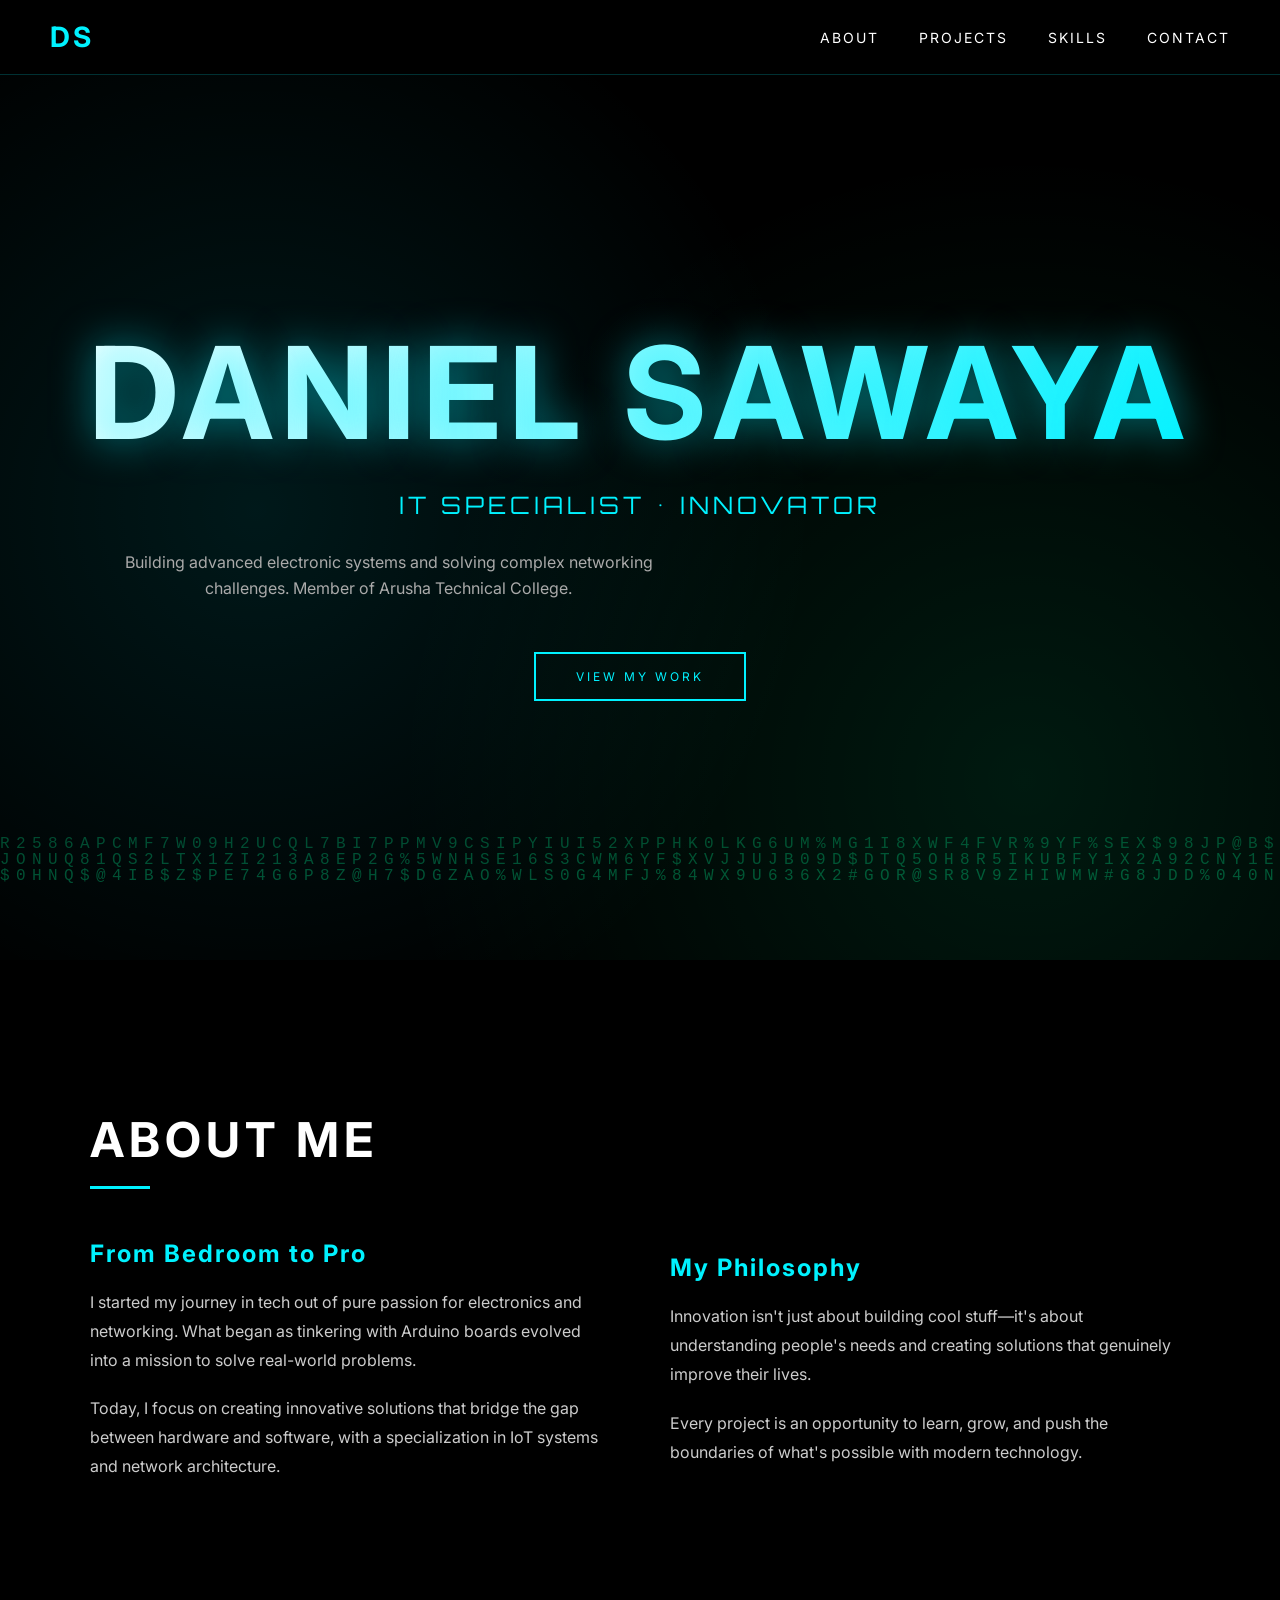
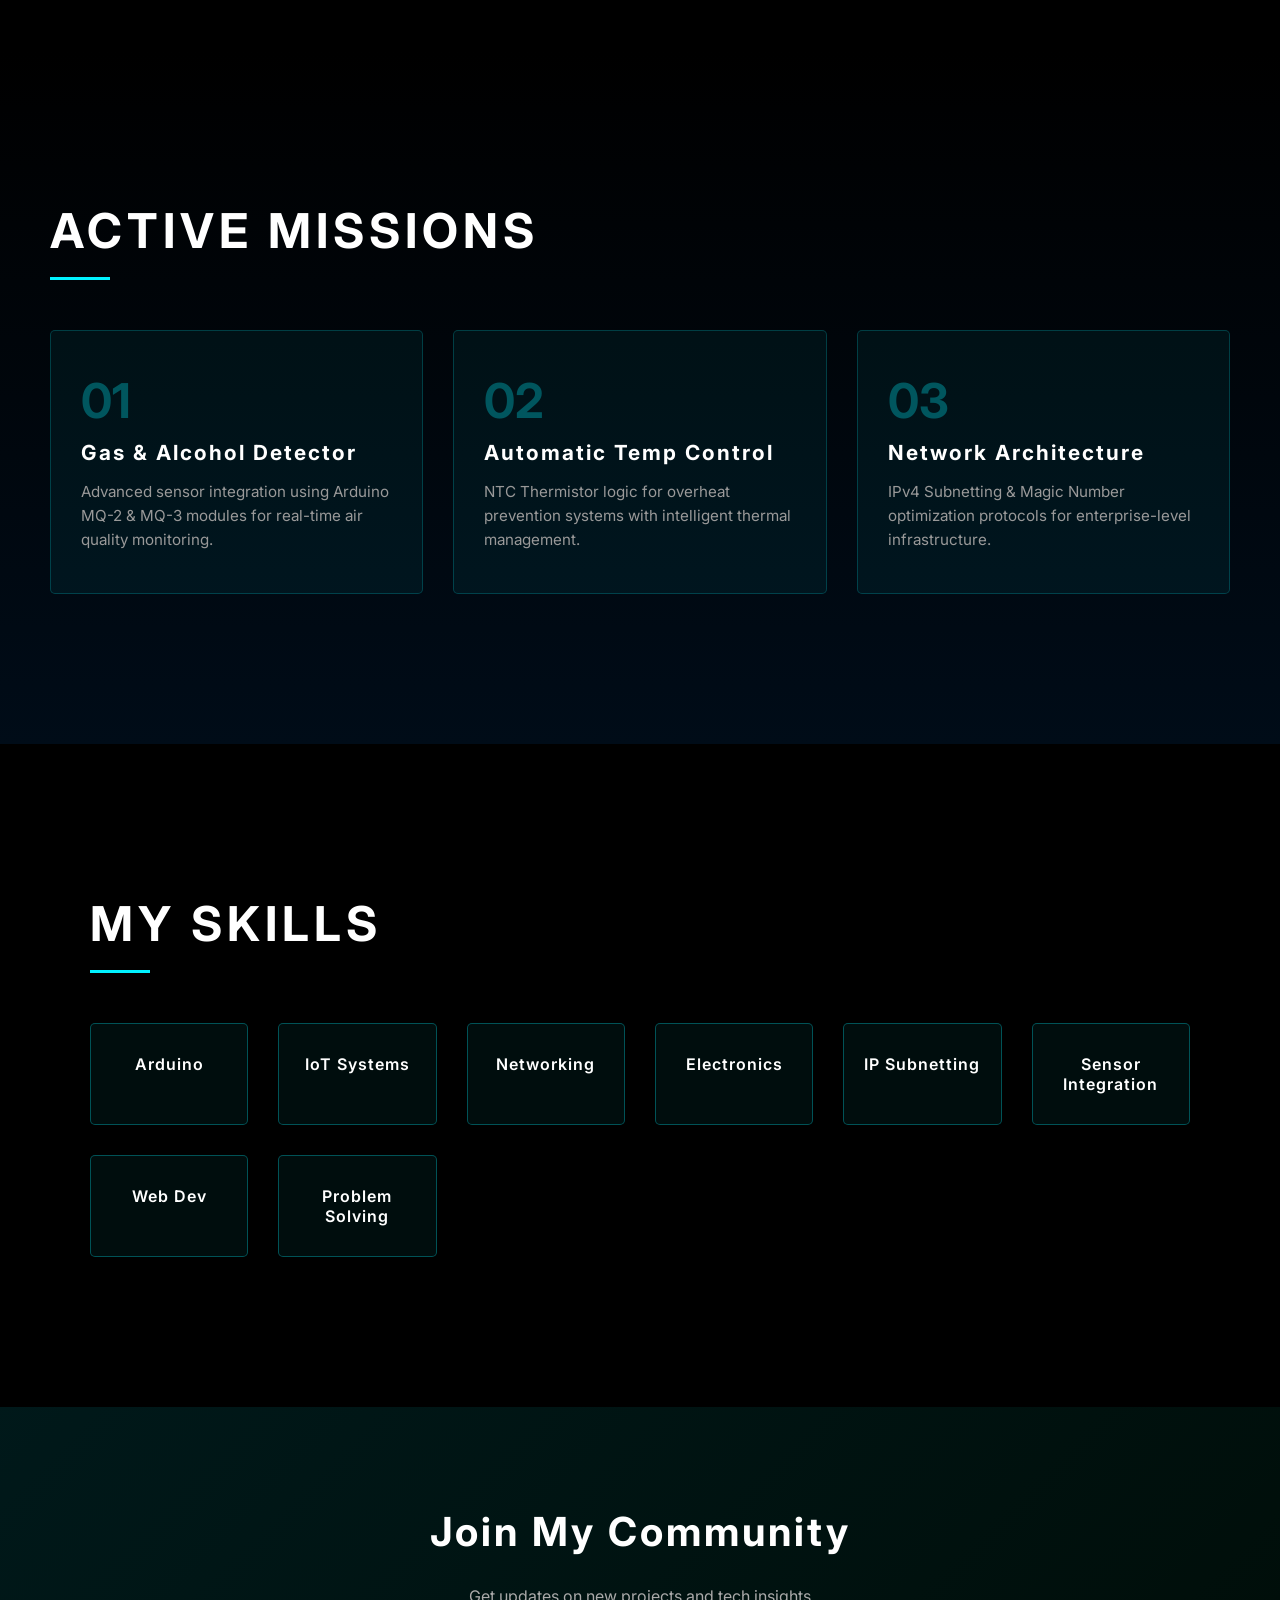
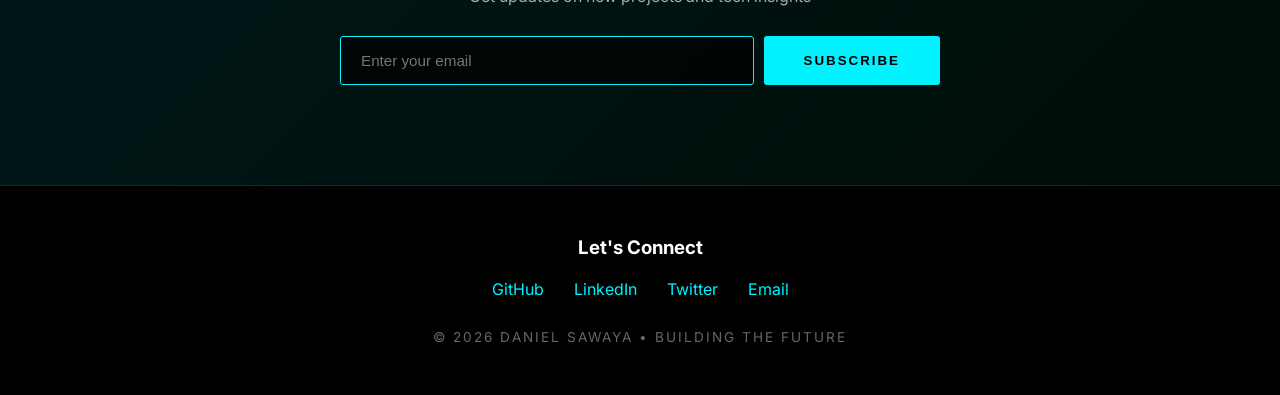
==== commit 296a3f07: "Refactor index.html for enhanced layout and styles Updated HTML structure and styles for improved la" ====
--- a/index.html
+++ b/index.html
@@ -1,96 +1,660 @@
-<!doctype html>
+<!DOCTYPE html>
 <html lang="en">
 <head>
-  <meta charset="utf-8" />
-  <meta name="viewport" content="width=device-width,initial-scale=1" />
-  <title>Daniel Steven Sawaya — Producer • Developer</title>
-  <link rel="stylesheet" href="css/styles.css">
-  <meta name="description" content="Daniel Steven Sawaya — Producer, developer and IT student from Arusha.">
+    <meta charset="UTF-8">
+    <meta name="viewport" content="width=device-width, initial-scale=1.0">
+    <title>Daniel Sawaya | IT Specialist & Innovator</title>
+    <link href="https://fonts.googleapis.com/css2?family=Orbitron:wght@400;700&family=Inter:wght@300;400;600&display=swap" rel="stylesheet">
+    <style>
+        * { margin: 0; padding: 0; box-sizing: border-box; }
+        
+        body {
+            background: #000;
+            color: #fff;
+            font-family: 'Inter', sans-serif;
+            overflow-x: hidden;
+            scroll-behavior: smooth;
+        }
+
+        /* ==================== MATRIX BACKGROUND ==================== */
+        #matrix {
+            position: fixed;
+            top: 0;
+            left: 0;
+            width: 100%;
+            height: 100%;
+            z-index: -1;
+            opacity: 0.3;
+        }
+
+        /* ==================== NAVIGATION ==================== */
+        nav {
+            position: fixed;
+            top: 0;
+            width: 100%;
+            background: rgba(0, 0, 0, 0.95);
+            backdrop-filter: blur(10px);
+            border-bottom: 1px solid rgba(0, 242, 255, 0.2);
+            z-index: 100;
+            padding: 20px 50px;
+            display: flex;
+            justify-content: space-between;
+            align-items: center;
+        }
+
+        .logo {
+            font-size: 28px;
+            font-weight: 700;
+            letter-spacing: 3px;
+            color: #00f2ff;
+            text-transform: uppercase;
+        }
+
+        nav ul {
+            display: flex;
+            list-style: none;
+            gap: 40px;
+        }
+
+        nav a {
+            color: #fff;
+            text-decoration: none;
+            font-size: 14px;
+            letter-spacing: 2px;
+            text-transform: uppercase;
+            transition: color 0.3s ease;
+            position: relative;
+        }
+
+        nav a:hover {
+            color: #00f2ff;
+        }
+
+        nav a::after {
+            content: '';
+            position: absolute;
+            bottom: -5px;
+            left: 0;
+            width: 0;
+            height: 2px;
+            background: #00f2ff;
+            transition: width 0.3s ease;
+        }
+
+        nav a:hover::after {
+            width: 100%;
+        }
+
+        /* ==================== HERO SECTION ==================== */
+        .hero {
+            height: 100vh;
+            display: flex;
+            flex-direction: column;
+            justify-content: center;
+            align-items: center;
+            text-align: center;
+            margin-top: 60px;
+            position: relative;
+            overflow: hidden;
+        }
+
+        .hero::before {
+            content: '';
+            position: absolute;
+            top: 0;
+            left: 0;
+            right: 0;
+            bottom: 0;
+            background: radial-gradient(circle at 20% 50%, rgba(0, 242, 255, 0.1) 0%, transparent 50%),
+                        radial-gradient(circle at 80% 80%, rgba(0, 255, 156, 0.1) 0%, transparent 50%);
+            z-index: 0;
+        }
+
+        .hero-content {
+            z-index: 1;
+            animation: fadeInUp 1s ease-out;
+        }
+
+        h1.hero-title {
+            font-size: clamp(3rem, 10vw, 8rem);
+            font-weight: 700;
+            letter-spacing: 8px;
+            color: #fff;
+            text-shadow: 0 0 40px rgba(0, 242, 255, 0.5);
+            margin-bottom: 20px;
+            text-transform: uppercase;
+            background: linear-gradient(135deg, #fff, #00f2ff);
+            -webkit-background-clip: text;
+            -webkit-text-fill-color: transparent;
+            background-clip: text;
+        }
+
+        .hero-subtitle {
+            font-size: 1.5rem;
+            letter-spacing: 4px;
+            color: #00f2ff;
+            margin-bottom: 30px;
+            text-transform: uppercase;
+            font-family: 'Orbitron', sans-serif;
+            font-weight: 400;
+        }
+
+        .hero-desc {
+            font-size: 1rem;
+            color: #aaa;
+            max-width: 600px;
+            line-height: 1.6;
+            margin-bottom: 50px;
+        }
+
+        .cta-button {
+            display: inline-block;
+            padding: 15px 40px;
+            border: 2px solid #00f2ff;
+            color: #00f2ff;
+            text-decoration: none;
+            text-transform: uppercase;
+            letter-spacing: 3px;
+            font-size: 12px;
+            transition: all 0.4s ease;
+            position: relative;
+            overflow: hidden;
+        }
+
+        .cta-button::before {
+            content: '';
+            position: absolute;
+            top: 0;
+            left: -100%;
+            width: 100%;
+            height: 100%;
+            background: #00f2ff;
+            z-index: -1;
+            transition: left 0.4s ease;
+        }
+
+        .cta-button:hover {
+            color: #000;
+            left: 0;
+        }
+
+        .cta-button:hover::before {
+            left: 0;
+        }
+
+        @keyframes fadeInUp {
+            from {
+                opacity: 0;
+                transform: translateY(50px);
+            }
+            to {
+                opacity: 1;
+                transform: translateY(0);
+            }
+        }
+
+        /* ==================== ABOUT SECTION ==================== */
+        .about {
+            padding: 150px 50px;
+            max-width: 1200px;
+            margin: 0 auto;
+            position: relative;
+            z-index: 2;
+        }
+
+        .section-title {
+            font-size: 3rem;
+            font-weight: 700;
+            letter-spacing: 5px;
+            margin-bottom: 50px;
+            text-transform: uppercase;
+            color: #fff;
+            position: relative;
+            padding-bottom: 20px;
+        }
+
+        .section-title::after {
+            content: '';
+            position: absolute;
+            bottom: 0;
+            left: 0;
+            width: 60px;
+            height: 3px;
+            background: #00f2ff;
+        }
+
+        .about-content {
+            display: grid;
+            grid-template-columns: 1fr 1fr;
+            gap: 60px;
+            align-items: center;
+        }
+
+        .about-text h3 {
+            font-size: 1.5rem;
+            color: #00f2ff;
+            margin-bottom: 20px;
+            letter-spacing: 2px;
+        }
+
+        .about-text p {
+            color: #ccc;
+            line-height: 1.8;
+            margin-bottom: 20px;
+            font-size: 1rem;
+        }
+
+        /* ==================== PROJECTS SECTION ==================== */
+        .projects {
+            padding: 150px 50px;
+            background: linear-gradient(180deg, rgba(0, 0, 0, 0.5) 0%, rgba(0, 15, 30, 0.8) 100%);
+            position: relative;
+            z-index: 2;
+        }
+
+        .projects-grid {
+            display: grid;
+            grid-template-columns: repeat(auto-fit, minmax(300px, 1fr));
+            gap: 30px;
+            margin-top: 50px;
+        }
+
+        .project-card {
+            background: rgba(0, 242, 255, 0.05);
+            border: 1px solid rgba(0, 242, 255, 0.2);
+            padding: 40px 30px;
+            border-radius: 5px;
+            transition: all 0.4s ease;
+            position: relative;
+            overflow: hidden;
+        }
+
+        .project-card::before {
+            content: '';
+            position: absolute;
+            top: -100%;
+            left: 0;
+            width: 100%;
+            height: 100%;
+            background: linear-gradient(135deg, rgba(0, 242, 255, 0.1), transparent);
+            transition: top 0.4s ease;
+            z-index: -1;
+        }
+
+        .project-card:hover::before {
+            top: 0;
+        }
+
+        .project-card:hover {
+            border-color: #00f2ff;
+            transform: translateY(-10px);
+            box-shadow: 0 20px 40px rgba(0, 242, 255, 0.2);
+        }
+
+        .project-number {
+            font-size: 3rem;
+            color: #00f2ff;
+            opacity: 0.3;
+            margin-bottom: 10px;
+            font-weight: 700;
+        }
+
+        .project-card h3 {
+            font-size: 1.3rem;
+            color: #fff;
+            margin-bottom: 15px;
+            letter-spacing: 2px;
+        }
+
+        .project-card p {
+            color: #999;
+            line-height: 1.6;
+            font-size: 0.95rem;
+        }
+
+        /* ==================== SKILLS SECTION ==================== */
+        .skills {
+            padding: 150px 50px;
+            background: #000;
+            position: relative;
+            z-index: 2;
+            max-width: 1200px;
+            margin: 0 auto;
+        }
+
+        .skills-grid {
+            display: grid;
+            grid-template-columns: repeat(auto-fit, minmax(150px, 1fr));
+            gap: 30px;
+            margin-top: 50px;
+        }
+
+        .skill-item {
+            background: rgba(0, 242, 255, 0.05);
+            border: 1px solid rgba(0, 242, 255, 0.3);
+            padding: 30px 20px;
+            text-align: center;
+            border-radius: 5px;
+            transition: all 0.3s ease;
+        }
+
+        .skill-item:hover {
+            background: rgba(0, 242, 255, 0.1);
+            border-color: #00f2ff;
+            transform: scale(1.05);
+        }
+
+        .skill-item p {
+            color: #fff;
+            font-weight: 600;
+            letter-spacing: 1px;
+        }
+
+        /* ==================== NEWSLETTER ==================== */
+        .newsletter {
+            padding: 100px 50px;
+            background: linear-gradient(135deg, rgba(0, 242, 255, 0.1), rgba(0, 255, 156, 0.05));
+            text-align: center;
+            position: relative;
+            z-index: 2;
+        }
+
+        .newsletter h2 {
+            font-size: 2.5rem;
+            margin-bottom: 30px;
+            letter-spacing: 3px;
+        }
+
+        .newsletter-form {
+            display: flex;
+            gap: 10px;
+            max-width: 600px;
+            margin: 0 auto;
+            justify-content: center;
+        }
+
+        .newsletter-form input {
+            flex: 1;
+            padding: 15px 20px;
+            background: rgba(0, 0, 0, 0.7);
+            border: 1px solid #00f2ff;
+            color: #fff;
+            border-radius: 3px;
+            font-size: 0.95rem;
+            transition: all 0.3s ease;
+        }
+
+        .newsletter-form input:focus {
+            outline: none;
+            box-shadow: 0 0 20px rgba(0, 242, 255, 0.5);
+        }
+
+        .newsletter-form button {
+            padding: 15px 40px;
+            background: #00f2ff;
+            color: #000;
+            border: none;
+            border-radius: 3px;
+            font-weight: 600;
+            cursor: pointer;
+            transition: all 0.3s ease;
+            text-transform: uppercase;
+            letter-spacing: 2px;
+        }
+
+        .newsletter-form button:hover {
+            background: #00ff9c;
+            transform: scale(1.05);
+        }
+
+        /* ==================== FOOTER ==================== */
+        footer {
+            background: rgba(0, 0, 0, 0.95);
+            border-top: 1px solid rgba(0, 242, 255, 0.2);
+            padding: 50px;
+            text-align: center;
+            position: relative;
+            z-index: 2;
+        }
+
+        .social-links {
+            display: flex;
+            justify-content: center;
+            gap: 30px;
+            margin: 20px 0;
+        }
+
+        .social-links a {
+            color: #00f2ff;
+            text-decoration: none;
+            transition: all 0.3s ease;
+        }
+
+        .social-links a:hover {
+            color: #00ff9c;
+            transform: scale(1.2);
+        }
+
+        footer p {
+            color: #666;
+            font-size: 0.85rem;
+            letter-spacing: 2px;
+            margin-top: 30px;
+        }
+
+        /* ==================== RESPONSIVE ==================== */
+        @media (max-width: 768px) {
+            nav {
+                flex-direction: column;
+                gap: 20px;
+                padding: 20px;
+            }
+
+            nav ul {
+                flex-direction: column;
+                gap: 15px;
+            }
+
+            .about-content {
+                grid-template-columns: 1fr;
+            }
+
+            .hero {
+                margin-top: 120px;
+            }
+
+            .section-title {
+                font-size: 2rem;
+            }
+
+            h1.hero-title {
+                font-size: clamp(2rem, 8vw, 4rem);
+            }
+
+            .newsletter-form {
+                flex-direction: column;
+            }
+
+            .projects, .skills, .about, .newsletter {
+                padding: 80px 20px;
+            }
+        }
+    </style>
 </head>
 <body>
-  <!-- Preloader (paste as first element) -->
-  <!-- (Preloader HTML copied from preloader file) -->
-  <div id="preloader" aria-hidden="true" role="status">
-    <div class="preloader-inner" id="preloader-inner" tabindex="-1">
-      <svg id="preloader-svg" viewBox="0 0 900 260" width="760" height="220" aria-hidden="true" role="img">
-        <defs>
-          <linearGradient id="grad" x1="0" x2="1">
-            <stop offset="0" stop-color="#00f0ff"/>
-            <stop offset="1" stop-color="#7b61ff"/>
-          </linearGradient>
-          <filter id="glow" x="-50%" y="-50%" width="200%" height="200%">
-            <feGaussianBlur stdDeviation="6" result="blur"/>
-            <feMerge><feMergeNode in="blur"/><feMergeNode in="SourceGraphic"/></feMerge>
-          </filter>
-        </defs>
-        <path id="path-d" d="M70 40 L70 200 Q70 220 92 220 L190 220 Q250 220 285 180 Q320 140 285 100 Q250 60 190 60 L92 60 Q70 60 70 40 Z"
-              fill="none" stroke="url(#grad)" stroke-width="10" stroke-linecap="round" stroke-linejoin="round" filter="url(#glow)"/>
-        <path id="path-s" d="M420 70 Q480 20 540 70 Q580 110 540 140 Q500 170 460 140 Q420 110 480 200"
-              fill="none" stroke="url(#grad)" stroke-width="10" stroke-linecap="round" stroke-linejoin="round" filter="url(#glow)"/>
-        <text id="preloader-name" x="50%" y="230" text-anchor="middle" fill="#e6eef6" font-size="20"
-              font-family="Inter, system-ui, -apple-system, 'Segoe UI', Roboto, Arial">
-          Daniel Steven Sawaya
-        </text>
-      </svg>
-      <canvas id="preloader-canvas" aria-hidden="true"></canvas>
-      <div class="preloader-controls">
-        <button id="preloader-skip" class="preloader-skip" aria-label="Skip intro">Skip</button>
-      </div>
-    </div>
-  </div>
-
-  <!-- Header -->
-  <header class="site-header">
-    <nav class="nav">
-      <a class="logo" href="index.html">D S</a>
-      <ul class="nav-links">
-        <li><a href="about.html">About</a></li>
-        <li><a href="music.html">Music</a></li>
-        <li><a href="projects.html">Projects</a></li>
-        <li><a href="contact.html">Contact</a></li>
-      </ul>
-      <div class="controls">
-        <button id="theme-toggle" aria-label="Toggle theme">🌙</button>
-      </div>
+    <!-- Matrix Background Canvas -->
+    <canvas id="matrix"></canvas>
+
+    <!-- Navigation -->
+    <nav>
+        <div class="logo">DS</div>
+        <ul>
+            <li><a href="#about">About</a></li>
+            <li><a href="#projects">Projects</a></li>
+            <li><a href="#skills">Skills</a></li>
+            <li><a href="#newsletter">Contact</a></li>
+        </ul>
     </nav>
-  </header>
-
-  <!-- Hero -->
-  <main>
+
+    <!-- Hero Section -->
     <section class="hero">
-      <div class="hero-inner">
-        <h1 class="hero-title">Daniel Steven Sawaya</h1>
-        <p class="hero-tagline">Producer • Composer • Storyteller</p>
-        <div class="hero-ctas">
-          <a class="btn" href="music.html">Listen</a>
-          <a class="btn ghost" href="about.html">About</a>
+        <div class="hero-content">
+            <h1 class="hero-title">Daniel Sawaya</h1>
+            <div class="hero-subtitle">IT Specialist • Innovator</div>
+            <p class="hero-desc">
+                Building advanced electronic systems and solving complex networking challenges. 
+                Member of Arusha Technical College.
+            </p>
+            <a href="#projects" class="cta-button">View My Work</a>
         </div>
-      </div>
     </section>
 
-    <!-- Quick projects preview -->
-    <section class="preview">
-      <h2>Featured Projects</h2>
-      <div class="cards" id="projects-preview">
-        <article class="card">
-          <img src="assets/thumb1.webp" alt="Project 1 thumbnail" loading="lazy">
-          <h3>Project One</h3>
-          <p>Short description placeholder.</p>
-        </article>
-        <article class="card">
-          <img src="assets/thumb2.webp" alt="Project 2 thumbnail" loading="lazy">
-          <h3>Project Two</h3>
-          <p>Short description placeholder.</p>
-        </article>
-      </div>
+    <!-- About Section -->
+    <section id="about" class="about">
+        <h2 class="section-title">About Me</h2>
+        <div class="about-content">
+            <div class="about-text">
+                <h3>From Bedroom to Pro</h3>
+                <p>
+                    I started my journey in tech out of pure passion for electronics and networking. 
+                    What began as tinkering with Arduino boards evolved into a mission to solve real-world problems.
+                </p>
+                <p>
+                    Today, I focus on creating innovative solutions that bridge the gap between hardware and software, 
+                    with a specialization in IoT systems and network architecture.
+                </p>
+            </div>
+            <div class="about-text">
+                <h3>My Philosophy</h3>
+                <p>
+                    Innovation isn't just about building cool stuff—it's about understanding people's needs 
+                    and creating solutions that genuinely improve their lives.
+                </p>
+                <p>
+                    Every project is an opportunity to learn, grow, and push the boundaries of what's possible 
+                    with modern technology.
+                </p>
+            </div>
+        </div>
     </section>
-  </main>
-
-  <!-- Footer -->
-  <footer class="site-footer">
-    <p>&copy; <span id="year"></span> Daniel Steven Sawaya — <a href="assets/cv.pdf" download>Download CV</a></p>
-  </footer>
-
-  <script src="js/app.js"></script>
+
+    <!-- Projects Section -->
+    <section id="projects" class="projects">
+        <h2 class="section-title">Active Missions</h2>
+        <div class="projects-grid">
+            <div class="project-card">
+                <div class="project-number">01</div>
+                <h3>Gas & Alcohol Detector</h3>
+                <p>Advanced sensor integration using Arduino MQ-2 & MQ-3 modules for real-time air quality monitoring.</p>
+            </div>
+            <div class="project-card">
+                <div class="project-number">02</div>
+                <h3>Automatic Temp Control</h3>
+                <p>NTC Thermistor logic for overheat prevention systems with intelligent thermal management.</p>
+            </div>
+            <div class="project-card">
+                <div class="project-number">03</div>
+                <h3>Network Architecture</h3>
+                <p>IPv4 Subnetting & Magic Number optimization protocols for enterprise-level infrastructure.</p>
+            </div>
+        </div>
+    </section>
+
+    <!-- Skills Section -->
+    <section id="skills" class="skills">
+        <h2 class="section-title">My Skills</h2>
+        <div class="skills-grid">
+            <div class="skill-item"><p>Arduino</p></div>
+            <div class="skill-item"><p>IoT Systems</p></div>
+            <div class="skill-item"><p>Networking</p></div>
+            <div class="skill-item"><p>Electronics</p></div>
+            <div class="skill-item"><p>IP Subnetting</p></div>
+            <div class="skill-item"><p>Sensor Integration</p></div>
+            <div class="skill-item"><p>Web Dev</p></div>
+            <div class="skill-item"><p>Problem Solving</p></div>
+        </div>
+    </section>
+
+    <!-- Newsletter Section -->
+    <section id="newsletter" class="newsletter">
+        <h2>Join My Community</h2>
+        <p style="margin-bottom: 30px; color: #aaa;">Get updates on new projects and tech insights</p>
+        <form class="newsletter-form" onsubmit="return handleNewsletter(event)">
+            <input type="email" placeholder="Enter your email" required>
+            <button type="submit">Subscribe</button>
+        </form>
+    </section>
+
+    <!-- Footer -->
+    <footer>
+        <h3>Let's Connect</h3>
+        <div class="social-links">
+            <a href="https://github.com/danielsawaya75" target="_blank">GitHub</a>
+            <a href="https://linkedin.com" target="_blank">LinkedIn</a>
+            <a href="https://twitter.com" target="_blank">Twitter</a>
+            <a href="mailto:contact@example.com">Email</a>
+        </div>
+        <p>© 2026 DANIEL SAWAYA • BUILDING THE FUTURE</p>
+    </footer>
+
+    <script>
+        // ==================== MATRIX BACKGROUND ====================
+        const canvas = document.getElementById('matrix');
+        const ctx = canvas.getContext('2d');
+        canvas.width = window.innerWidth;
+        canvas.height = window.innerHeight;
+
+        const letters = 'ABCDEFGHIJKLMNOPQRSTUVWXYZ0123456789@#$%';
+        const fontSize = 16;
+        const columns = canvas.width / fontSize;
+        const drops = [];
+
+        for (let x = 0; x < columns; x++) {
+            drops[x] = 1;
+        }
+
+        function drawMatrix() {
+            ctx.fillStyle = 'rgba(0, 0, 0, 0.05)';
+            ctx.fillRect(0, 0, canvas.width, canvas.height);
+            ctx.fillStyle = '#00ff9c';
+            ctx.font = fontSize + 'px monospace';
+
+            for (let i = 0; i < drops.length; i++) {
+                const text = letters[Math.floor(Math.random() * letters.length)];
+                ctx.fillText(text, i * fontSize, drops[i] * fontSize);
+                if (drops[i] * fontSize > canvas.height && Math.random() > 0.975) {
+                    drops[i] = 0;
+                }
+                drops[i]++;
+            }
+        }
+
+        setInterval(drawMatrix, 33);
+
+        // Resize canvas on window resize
+        window.addEventListener('resize', () => {
+            canvas.width = window.innerWidth;
+            canvas.height = window.innerHeight;
+        });
+
+        // ==================== NEWSLETTER HANDLER ==================== 
+        function handleNewsletter(e) {
+            e.preventDefault();
+            alert('Thank you for subscribing! Check your email soon.');
+            e.target.reset();
+            return false;
+        }
+
+        // ==================== SMOOTH SCROLL ==================== 
+        document.querySelectorAll('a[href^="#"]').forEach(anchor => {
+            anchor.addEventListener('click', function (e) {
+                e.preventDefault();
+                const target = document.querySelector(this.getAttribute('href'));
+                if (target) {
+                    target.scrollIntoView({ behavior: 'smooth', block: 'start' });
+                }
+            });
+        });
+    </script>
 </body>
 </html>
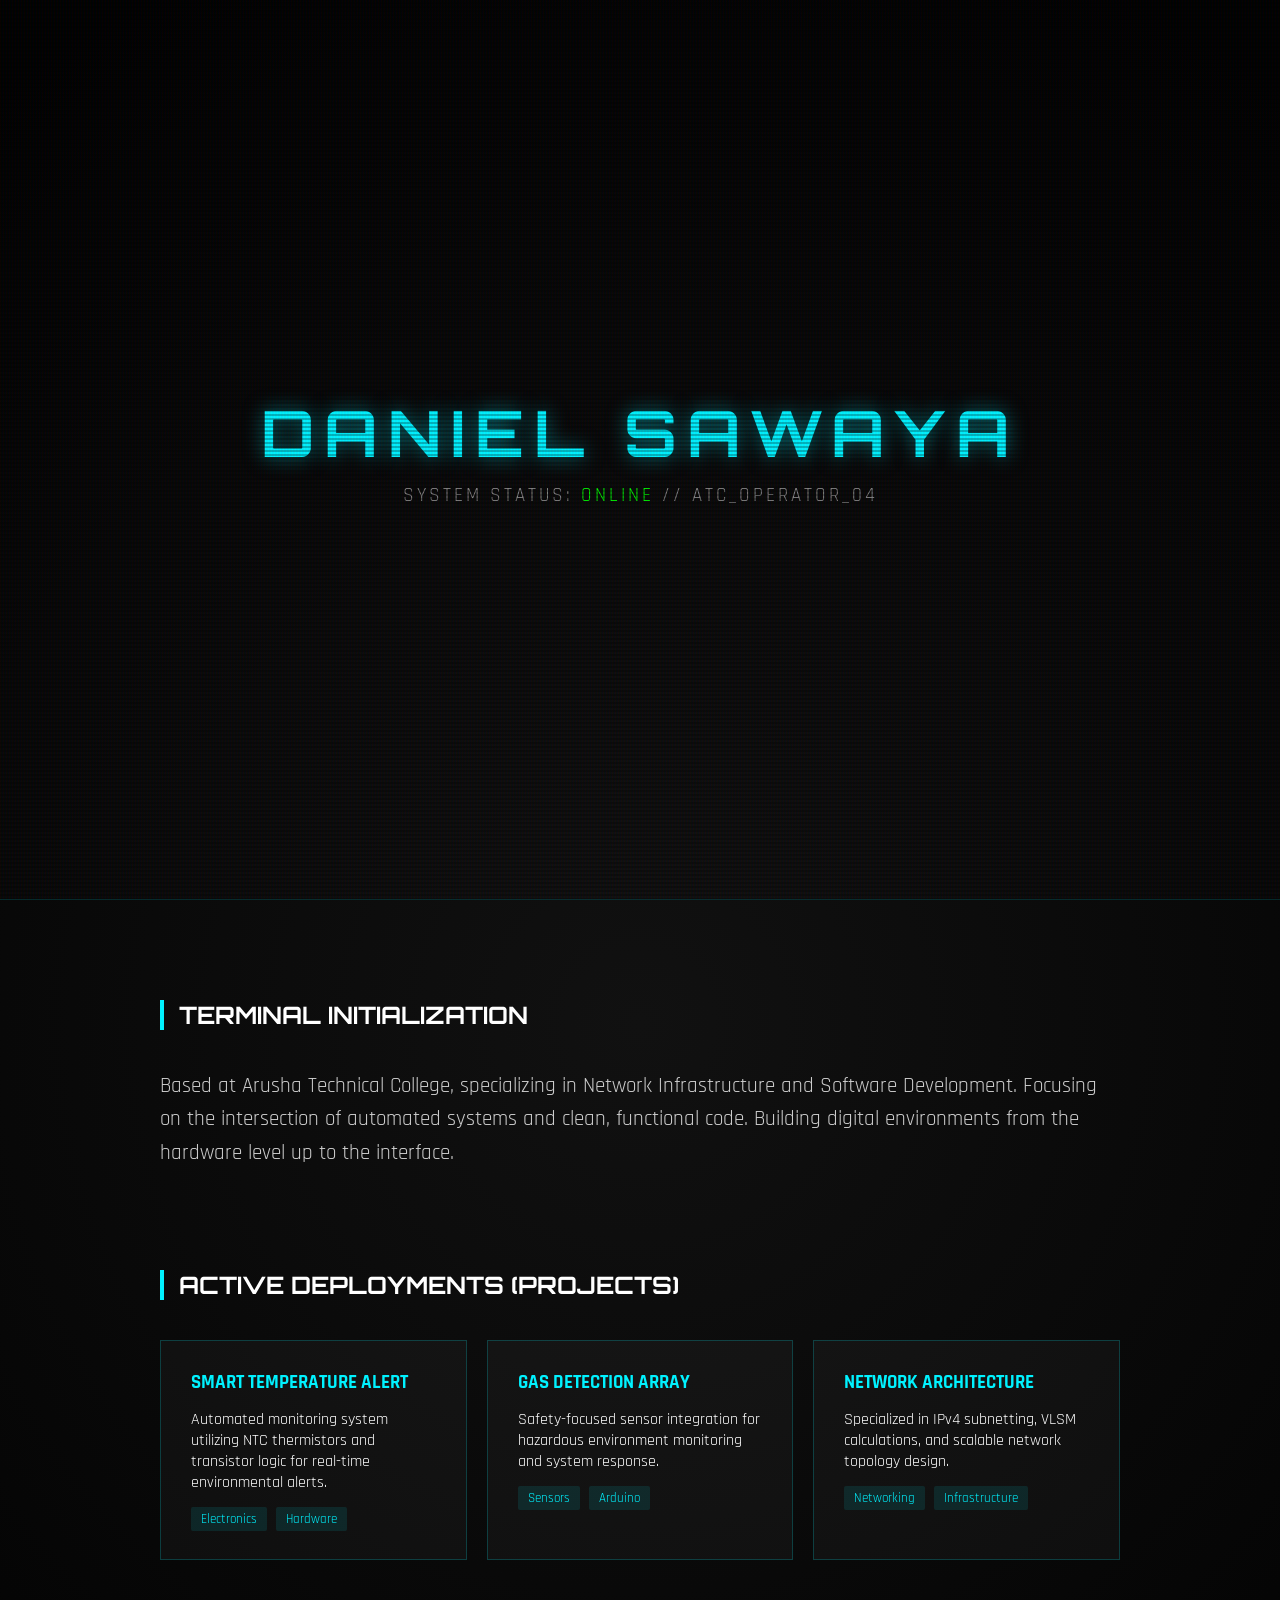
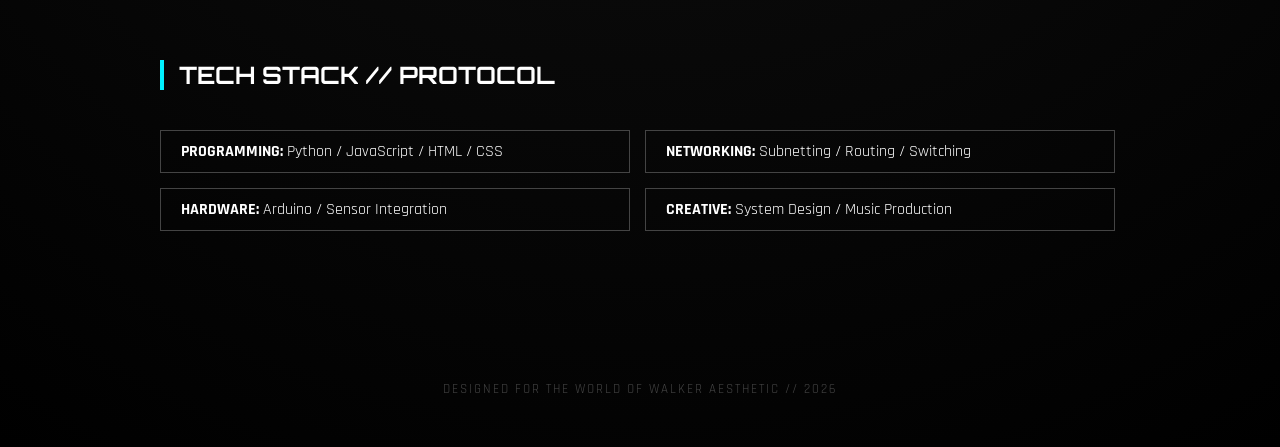
==== commit 8fd714be: "Update index.html" ====
--- a/index.html
+++ b/index.html
@@ -3,658 +3,196 @@
 <head>
     <meta charset="UTF-8">
     <meta name="viewport" content="width=device-width, initial-scale=1.0">
-    <title>Daniel Sawaya | IT Specialist & Innovator</title>
-    <link href="https://fonts.googleapis.com/css2?family=Orbitron:wght@400;700&family=Inter:wght@300;400;600&display=swap" rel="stylesheet">
+    <title>OPERATOR | System Portfolio</title>
+    <link href="https://fonts.googleapis.com/css2?family=Orbitron:wght@400;700&family=Rajdhani:wght@300;500;700&display=swap" rel="stylesheet">
     <style>
-        * { margin: 0; padding: 0; box-sizing: border-box; }
-        
-        body {
-            background: #000;
-            color: #fff;
-            font-family: 'Inter', sans-serif;
-            overflow-x: hidden;
-            scroll-behavior: smooth;
+        :root {
+            --neon-blue: #00f2ff;
+            --dark-bg: #050505;
+            --glass: rgba(255, 255, 255, 0.03);
+            --border: rgba(0, 242, 255, 0.2);
         }
 
-        /* ==================== MATRIX BACKGROUND ==================== */
-        #matrix {
-            position: fixed;
-            top: 0;
-            left: 0;
-            width: 100%;
-            height: 100%;
-            z-index: -1;
-            opacity: 0.3;
+        * { margin: 0; padding: 0; box-sizing: border-box; }
+
+        body {
+            background-color: var(--dark-bg);
+            color: #fff;
+            font-family: 'Rajdhani', sans-serif;
+            overflow-x: hidden;
+            background-image: radial-gradient(circle at 50% 50%, #111 0%, #000 100%);
         }
 
-        /* ==================== NAVIGATION ==================== */
-        nav {
+        /* Scanline Effect */
+        body::before {
+            content: " ";
+            display: block;
             position: fixed;
-            top: 0;
-            width: 100%;
-            background: rgba(0, 0, 0, 0.95);
-            backdrop-filter: blur(10px);
-            border-bottom: 1px solid rgba(0, 242, 255, 0.2);
-            z-index: 100;
-            padding: 20px 50px;
-            display: flex;
-            justify-content: space-between;
-            align-items: center;
+            top: 0; left: 0; bottom: 0; right: 0;
+            background: linear-gradient(rgba(18, 16, 16, 0) 50%, rgba(0, 0, 0, 0.25) 50%), 
+                        linear-gradient(90deg, rgba(255, 0, 0, 0.06), rgba(0, 255, 0, 0.02), rgba(0, 0, 255, 0.06));
+            z-index: 9999;
+            pointer-events: none;
+            background-size: 100% 4px, 3px 100%;
         }
 
-        .logo {
-            font-size: 28px;
-            font-weight: 700;
-            letter-spacing: 3px;
-            color: #00f2ff;
-            text-transform: uppercase;
-        }
-
-        nav ul {
-            display: flex;
-            list-style: none;
-            gap: 40px;
-        }
-
-        nav a {
-            color: #fff;
-            text-decoration: none;
-            font-size: 14px;
-            letter-spacing: 2px;
-            text-transform: uppercase;
-            transition: color 0.3s ease;
-            position: relative;
-        }
-
-        nav a:hover {
-            color: #00f2ff;
-        }
-
-        nav a::after {
-            content: '';
-            position: absolute;
-            bottom: -5px;
-            left: 0;
-            width: 0;
-            height: 2px;
-            background: #00f2ff;
-            transition: width 0.3s ease;
-        }
-
-        nav a:hover::after {
-            width: 100%;
-        }
-
-        /* ==================== HERO SECTION ==================== */
-        .hero {
+        header {
             height: 100vh;
             display: flex;
             flex-direction: column;
             justify-content: center;
             align-items: center;
             text-align: center;
-            margin-top: 60px;
+            border-bottom: 1px solid var(--border);
+        }
+
+        .glitch {
+            font-family: 'Orbitron', sans-serif;
+            font-size: 4rem;
+            font-weight: 700;
+            text-transform: uppercase;
+            letter-spacing: 10px;
+            color: var(--neon-blue);
+            text-shadow: 0 0 20px rgba(0, 242, 255, 0.5);
+        }
+
+        .status-bar {
+            font-size: 1.2rem;
+            color: #888;
+            margin-top: 10px;
+            letter-spacing: 3px;
+        }
+
+        .container {
+            max-width: 1000px;
+            margin: 0 auto;
+            padding: 100px 20px;
+        }
+
+        .section-title {
+            font-family: 'Orbitron', sans-serif;
+            font-size: 1.5rem;
+            margin-bottom: 40px;
+            border-left: 4px solid var(--neon-blue);
+            padding-left: 15px;
+            text-transform: uppercase;
+        }
+
+        .grid {
+            display: grid;
+            grid-template-columns: repeat(auto-fit, minmax(300px, 1fr));
+            gap: 20px;
+        }
+
+        .card {
+            background: var(--glass);
+            border: 1px solid var(--border);
+            padding: 30px;
+            transition: 0.3s;
             position: relative;
             overflow: hidden;
         }
 
-        .hero::before {
-            content: '';
-            position: absolute;
-            top: 0;
-            left: 0;
-            right: 0;
-            bottom: 0;
-            background: radial-gradient(circle at 20% 50%, rgba(0, 242, 255, 0.1) 0%, transparent 50%),
-                        radial-gradient(circle at 80% 80%, rgba(0, 255, 156, 0.1) 0%, transparent 50%);
-            z-index: 0;
+        .card:hover {
+            background: rgba(0, 242, 255, 0.05);
+            border-color: var(--neon-blue);
+            transform: translateY(-5px);
         }
 
-        .hero-content {
-            z-index: 1;
-            animation: fadeInUp 1s ease-out;
+        .card h3 {
+            color: var(--neon-blue);
+            margin-bottom: 15px;
+            text-transform: uppercase;
         }
 
-        h1.hero-title {
-            font-size: clamp(3rem, 10vw, 8rem);
-            font-weight: 700;
-            letter-spacing: 8px;
-            color: #fff;
-            text-shadow: 0 0 40px rgba(0, 242, 255, 0.5);
-            margin-bottom: 20px;
-            text-transform: uppercase;
-            background: linear-gradient(135deg, #fff, #00f2ff);
-            -webkit-background-clip: text;
-            -webkit-text-fill-color: transparent;
-            background-clip: text;
+        .tag {
+            font-size: 0.8rem;
+            background: rgba(0, 242, 255, 0.1);
+            color: var(--neon-blue);
+            padding: 4px 10px;
+            margin-right: 5px;
+            border-radius: 2px;
         }
 
-        .hero-subtitle {
-            font-size: 1.5rem;
-            letter-spacing: 4px;
-            color: #00f2ff;
-            margin-bottom: 30px;
-            text-transform: uppercase;
-            font-family: 'Orbitron', sans-serif;
-            font-weight: 400;
-        }
-
-        .hero-desc {
-            font-size: 1rem;
-            color: #aaa;
-            max-width: 600px;
-            line-height: 1.6;
-            margin-bottom: 50px;
-        }
-
-        .cta-button {
-            display: inline-block;
-            padding: 15px 40px;
-            border: 2px solid #00f2ff;
-            color: #00f2ff;
-            text-decoration: none;
-            text-transform: uppercase;
-            letter-spacing: 3px;
-            font-size: 12px;
-            transition: all 0.4s ease;
-            position: relative;
-            overflow: hidden;
-        }
-
-        .cta-button::before {
-            content: '';
-            position: absolute;
-            top: 0;
-            left: -100%;
-            width: 100%;
-            height: 100%;
-            background: #00f2ff;
-            z-index: -1;
-            transition: left 0.4s ease;
-        }
-
-        .cta-button:hover {
-            color: #000;
-            left: 0;
-        }
-
-        .cta-button:hover::before {
-            left: 0;
-        }
-
-        @keyframes fadeInUp {
-            from {
-                opacity: 0;
-                transform: translateY(50px);
-            }
-            to {
-                opacity: 1;
-                transform: translateY(0);
-            }
-        }
-
-        /* ==================== ABOUT SECTION ==================== */
-        .about {
-            padding: 150px 50px;
-            max-width: 1200px;
-            margin: 0 auto;
-            position: relative;
-            z-index: 2;
-        }
-
-        .section-title {
-            font-size: 3rem;
-            font-weight: 700;
-            letter-spacing: 5px;
-            margin-bottom: 50px;
-            text-transform: uppercase;
-            color: #fff;
-            position: relative;
-            padding-bottom: 20px;
-        }
-
-        .section-title::after {
-            content: '';
-            position: absolute;
-            bottom: 0;
-            left: 0;
-            width: 60px;
-            height: 3px;
-            background: #00f2ff;
-        }
-
-        .about-content {
-            display: grid;
-            grid-template-columns: 1fr 1fr;
-            gap: 60px;
-            align-items: center;
-        }
-
-        .about-text h3 {
-            font-size: 1.5rem;
-            color: #00f2ff;
-            margin-bottom: 20px;
-            letter-spacing: 2px;
-        }
-
-        .about-text p {
-            color: #ccc;
-            line-height: 1.8;
-            margin-bottom: 20px;
-            font-size: 1rem;
-        }
-
-        /* ==================== PROJECTS SECTION ==================== */
-        .projects {
-            padding: 150px 50px;
-            background: linear-gradient(180deg, rgba(0, 0, 0, 0.5) 0%, rgba(0, 15, 30, 0.8) 100%);
-            position: relative;
-            z-index: 2;
-        }
-
-        .projects-grid {
-            display: grid;
-            grid-template-columns: repeat(auto-fit, minmax(300px, 1fr));
-            gap: 30px;
-            margin-top: 50px;
-        }
-
-        .project-card {
-            background: rgba(0, 242, 255, 0.05);
-            border: 1px solid rgba(0, 242, 255, 0.2);
-            padding: 40px 30px;
-            border-radius: 5px;
-            transition: all 0.4s ease;
-            position: relative;
-            overflow: hidden;
-        }
-
-        .project-card::before {
-            content: '';
-            position: absolute;
-            top: -100%;
-            left: 0;
-            width: 100%;
-            height: 100%;
-            background: linear-gradient(135deg, rgba(0, 242, 255, 0.1), transparent);
-            transition: top 0.4s ease;
-            z-index: -1;
-        }
-
-        .project-card:hover::before {
-            top: 0;
-        }
-
-        .project-card:hover {
-            border-color: #00f2ff;
-            transform: translateY(-10px);
-            box-shadow: 0 20px 40px rgba(0, 242, 255, 0.2);
-        }
-
-        .project-number {
-            font-size: 3rem;
-            color: #00f2ff;
-            opacity: 0.3;
-            margin-bottom: 10px;
-            font-weight: 700;
-        }
-
-        .project-card h3 {
-            font-size: 1.3rem;
-            color: #fff;
-            margin-bottom: 15px;
-            letter-spacing: 2px;
-        }
-
-        .project-card p {
-            color: #999;
-            line-height: 1.6;
-            font-size: 0.95rem;
-        }
-
-        /* ==================== SKILLS SECTION ==================== */
-        .skills {
-            padding: 150px 50px;
-            background: #000;
-            position: relative;
-            z-index: 2;
-            max-width: 1200px;
-            margin: 0 auto;
-        }
-
-        .skills-grid {
-            display: grid;
-            grid-template-columns: repeat(auto-fit, minmax(150px, 1fr));
-            gap: 30px;
-            margin-top: 50px;
+        .skills-list {
+            display: flex;
+            flex-wrap: wrap;
+            gap: 15px;
         }
 
         .skill-item {
-            background: rgba(0, 242, 255, 0.05);
-            border: 1px solid rgba(0, 242, 255, 0.3);
-            padding: 30px 20px;
-            text-align: center;
-            border-radius: 5px;
-            transition: all 0.3s ease;
+            border: 1px solid #444;
+            padding: 10px 20px;
+            width: calc(50% - 10px);
         }
 
-        .skill-item:hover {
-            background: rgba(0, 242, 255, 0.1);
-            border-color: #00f2ff;
-            transform: scale(1.05);
-        }
-
-        .skill-item p {
-            color: #fff;
-            font-weight: 600;
-            letter-spacing: 1px;
-        }
-
-        /* ==================== NEWSLETTER ==================== */
-        .newsletter {
-            padding: 100px 50px;
-            background: linear-gradient(135deg, rgba(0, 242, 255, 0.1), rgba(0, 255, 156, 0.05));
+        footer {
             text-align: center;
-            position: relative;
-            z-index: 2;
-        }
-
-        .newsletter h2 {
-            font-size: 2.5rem;
-            margin-bottom: 30px;
-            letter-spacing: 3px;
-        }
-
-        .newsletter-form {
-            display: flex;
-            gap: 10px;
-            max-width: 600px;
-            margin: 0 auto;
-            justify-content: center;
-        }
-
-        .newsletter-form input {
-            flex: 1;
-            padding: 15px 20px;
-            background: rgba(0, 0, 0, 0.7);
-            border: 1px solid #00f2ff;
-            color: #fff;
-            border-radius: 3px;
-            font-size: 0.95rem;
-            transition: all 0.3s ease;
-        }
-
-        .newsletter-form input:focus {
-            outline: none;
-            box-shadow: 0 0 20px rgba(0, 242, 255, 0.5);
-        }
-
-        .newsletter-form button {
-            padding: 15px 40px;
-            background: #00f2ff;
-            color: #000;
-            border: none;
-            border-radius: 3px;
-            font-weight: 600;
-            cursor: pointer;
-            transition: all 0.3s ease;
-            text-transform: uppercase;
+            padding: 50px;
+            font-size: 0.8rem;
+            color: #444;
             letter-spacing: 2px;
-        }
-
-        .newsletter-form button:hover {
-            background: #00ff9c;
-            transform: scale(1.05);
-        }
-
-        /* ==================== FOOTER ==================== */
-        footer {
-            background: rgba(0, 0, 0, 0.95);
-            border-top: 1px solid rgba(0, 242, 255, 0.2);
-            padding: 50px;
-            text-align: center;
-            position: relative;
-            z-index: 2;
-        }
-
-        .social-links {
-            display: flex;
-            justify-content: center;
-            gap: 30px;
-            margin: 20px 0;
-        }
-
-        .social-links a {
-            color: #00f2ff;
-            text-decoration: none;
-            transition: all 0.3s ease;
-        }
-
-        .social-links a:hover {
-            color: #00ff9c;
-            transform: scale(1.2);
-        }
-
-        footer p {
-            color: #666;
-            font-size: 0.85rem;
-            letter-spacing: 2px;
-            margin-top: 30px;
-        }
-
-        /* ==================== RESPONSIVE ==================== */
-        @media (max-width: 768px) {
-            nav {
-                flex-direction: column;
-                gap: 20px;
-                padding: 20px;
-            }
-
-            nav ul {
-                flex-direction: column;
-                gap: 15px;
-            }
-
-            .about-content {
-                grid-template-columns: 1fr;
-            }
-
-            .hero {
-                margin-top: 120px;
-            }
-
-            .section-title {
-                font-size: 2rem;
-            }
-
-            h1.hero-title {
-                font-size: clamp(2rem, 8vw, 4rem);
-            }
-
-            .newsletter-form {
-                flex-direction: column;
-            }
-
-            .projects, .skills, .about, .newsletter {
-                padding: 80px 20px;
-            }
         }
     </style>
 </head>
 <body>
-    <!-- Matrix Background Canvas -->
-    <canvas id="matrix"></canvas>
 
-    <!-- Navigation -->
-    <nav>
-        <div class="logo">DS</div>
-        <ul>
-            <li><a href="#about">About</a></li>
-            <li><a href="#projects">Projects</a></li>
-            <li><a href="#skills">Skills</a></li>
-            <li><a href="#newsletter">Contact</a></li>
-        </ul>
-    </nav>
+    <header>
+        <div class="glitch">DANIEL SAWAYA</div>
+        <div class="status-bar">SYSTEM STATUS: <span style="color: #0f0;">ONLINE</span> // ATC_OPERATOR_04</div>
+    </header>
 
-    <!-- Hero Section -->
-    <section class="hero">
-        <div class="hero-content">
-            <h1 class="hero-title">Daniel Sawaya</h1>
-            <div class="hero-subtitle">IT Specialist • Innovator</div>
-            <p class="hero-desc">
-                Building advanced electronic systems and solving complex networking challenges. 
-                Member of Arusha Technical College.
+    <div class="container">
+        <section>
+            <h2 class="section-title">Terminal Initialization</h2>
+            <p style="font-size: 1.3rem; line-height: 1.6; color: #ccc;">
+                Based at Arusha Technical College, specializing in Network Infrastructure and Software Development. 
+                Focusing on the intersection of automated systems and clean, functional code. 
+                Building digital environments from the hardware level up to the interface.
             </p>
-            <a href="#projects" class="cta-button">View My Work</a>
-        </div>
-    </section>
+        </section>
 
-    <!-- About Section -->
-    <section id="about" class="about">
-        <h2 class="section-title">About Me</h2>
-        <div class="about-content">
-            <div class="about-text">
-                <h3>From Bedroom to Pro</h3>
-                <p>
-                    I started my journey in tech out of pure passion for electronics and networking. 
-                    What began as tinkering with Arduino boards evolved into a mission to solve real-world problems.
-                </p>
-                <p>
-                    Today, I focus on creating innovative solutions that bridge the gap between hardware and software, 
-                    with a specialization in IoT systems and network architecture.
-                </p>
+        <section style="margin-top: 100px;">
+            <h2 class="section-title">Active Deployments (Projects)</h2>
+            <div class="grid">
+                <div class="card">
+                    <h3>Smart Temperature Alert</h3>
+                    <p>Automated monitoring system utilizing NTC thermistors and transistor logic for real-time environmental alerts.</p>
+                    <div style="margin-top: 15px;">
+                        <span class="tag">Electronics</span> <span class="tag">Hardware</span>
+                    </div>
+                </div>
+                <div class="card">
+                    <h3>Gas Detection Array</h3>
+                    <p>Safety-focused sensor integration for hazardous environment monitoring and system response.</p>
+                    <div style="margin-top: 15px;">
+                        <span class="tag">Sensors</span> <span class="tag">Arduino</span>
+                    </div>
+                </div>
+                <div class="card">
+                    <h3>Network Architecture</h3>
+                    <p>Specialized in IPv4 subnetting, VLSM calculations, and scalable network topology design.</p>
+                    <div style="margin-top: 15px;">
+                        <span class="tag">Networking</span> <span class="tag">Infrastructure</span>
+                    </div>
+                </div>
             </div>
-            <div class="about-text">
-                <h3>My Philosophy</h3>
-                <p>
-                    Innovation isn't just about building cool stuff—it's about understanding people's needs 
-                    and creating solutions that genuinely improve their lives.
-                </p>
-                <p>
-                    Every project is an opportunity to learn, grow, and push the boundaries of what's possible 
-                    with modern technology.
-                </p>
+        </section>
+
+        <section style="margin-top: 100px;">
+            <h2 class="section-title">Tech Stack // Protocol</h2>
+            <div class="skills-list">
+                <div class="skill-item"><strong>PROGRAMMING:</strong> Python / JavaScript / HTML / CSS</div>
+                <div class="skill-item"><strong>NETWORKING:</strong> Subnetting / Routing / Switching</div>
+                <div class="skill-item"><strong>HARDWARE:</strong> Arduino / Sensor Integration</div>
+                <div class="skill-item"><strong>CREATIVE:</strong> System Design / Music Production</div>
             </div>
-        </div>
-    </section>
+        </section>
+    </div>
 
-    <!-- Projects Section -->
-    <section id="projects" class="projects">
-        <h2 class="section-title">Active Missions</h2>
-        <div class="projects-grid">
-            <div class="project-card">
-                <div class="project-number">01</div>
-                <h3>Gas & Alcohol Detector</h3>
-                <p>Advanced sensor integration using Arduino MQ-2 & MQ-3 modules for real-time air quality monitoring.</p>
-            </div>
-            <div class="project-card">
-                <div class="project-number">02</div>
-                <h3>Automatic Temp Control</h3>
-                <p>NTC Thermistor logic for overheat prevention systems with intelligent thermal management.</p>
-            </div>
-            <div class="project-card">
-                <div class="project-number">03</div>
-                <h3>Network Architecture</h3>
-                <p>IPv4 Subnetting & Magic Number optimization protocols for enterprise-level infrastructure.</p>
-            </div>
-        </div>
-    </section>
-
-    <!-- Skills Section -->
-    <section id="skills" class="skills">
-        <h2 class="section-title">My Skills</h2>
-        <div class="skills-grid">
-            <div class="skill-item"><p>Arduino</p></div>
-            <div class="skill-item"><p>IoT Systems</p></div>
-            <div class="skill-item"><p>Networking</p></div>
-            <div class="skill-item"><p>Electronics</p></div>
-            <div class="skill-item"><p>IP Subnetting</p></div>
-            <div class="skill-item"><p>Sensor Integration</p></div>
-            <div class="skill-item"><p>Web Dev</p></div>
-            <div class="skill-item"><p>Problem Solving</p></div>
-        </div>
-    </section>
-
-    <!-- Newsletter Section -->
-    <section id="newsletter" class="newsletter">
-        <h2>Join My Community</h2>
-        <p style="margin-bottom: 30px; color: #aaa;">Get updates on new projects and tech insights</p>
-        <form class="newsletter-form" onsubmit="return handleNewsletter(event)">
-            <input type="email" placeholder="Enter your email" required>
-            <button type="submit">Subscribe</button>
-        </form>
-    </section>
-
-    <!-- Footer -->
     <footer>
-        <h3>Let's Connect</h3>
-        <div class="social-links">
-            <a href="https://github.com/danielsawaya75" target="_blank">GitHub</a>
-            <a href="https://linkedin.com" target="_blank">LinkedIn</a>
-            <a href="https://twitter.com" target="_blank">Twitter</a>
-            <a href="mailto:contact@example.com">Email</a>
-        </div>
-        <p>© 2026 DANIEL SAWAYA • BUILDING THE FUTURE</p>
+        DESIGNED FOR THE WORLD OF WALKER AESTHETIC // 2026
     </footer>
 
-    <script>
-        // ==================== MATRIX BACKGROUND ====================
-        const canvas = document.getElementById('matrix');
-        const ctx = canvas.getContext('2d');
-        canvas.width = window.innerWidth;
-        canvas.height = window.innerHeight;
-
-        const letters = 'ABCDEFGHIJKLMNOPQRSTUVWXYZ0123456789@#$%';
-        const fontSize = 16;
-        const columns = canvas.width / fontSize;
-        const drops = [];
-
-        for (let x = 0; x < columns; x++) {
-            drops[x] = 1;
-        }
-
-        function drawMatrix() {
-            ctx.fillStyle = 'rgba(0, 0, 0, 0.05)';
-            ctx.fillRect(0, 0, canvas.width, canvas.height);
-            ctx.fillStyle = '#00ff9c';
-            ctx.font = fontSize + 'px monospace';
-
-            for (let i = 0; i < drops.length; i++) {
-                const text = letters[Math.floor(Math.random() * letters.length)];
-                ctx.fillText(text, i * fontSize, drops[i] * fontSize);
-                if (drops[i] * fontSize > canvas.height && Math.random() > 0.975) {
-                    drops[i] = 0;
-                }
-                drops[i]++;
-            }
-        }
-
-        setInterval(drawMatrix, 33);
-
-        // Resize canvas on window resize
-        window.addEventListener('resize', () => {
-            canvas.width = window.innerWidth;
-            canvas.height = window.innerHeight;
-        });
-
-        // ==================== NEWSLETTER HANDLER ==================== 
-        function handleNewsletter(e) {
-            e.preventDefault();
-            alert('Thank you for subscribing! Check your email soon.');
-            e.target.reset();
-            return false;
-        }
-
-        // ==================== SMOOTH SCROLL ==================== 
-        document.querySelectorAll('a[href^="#"]').forEach(anchor => {
-            anchor.addEventListener('click', function (e) {
-                e.preventDefault();
-                const target = document.querySelector(this.getAttribute('href'));
-                if (target) {
-                    target.scrollIntoView({ behavior: 'smooth', block: 'start' });
-                }
-            });
-        });
-    </script>
 </body>
 </html>
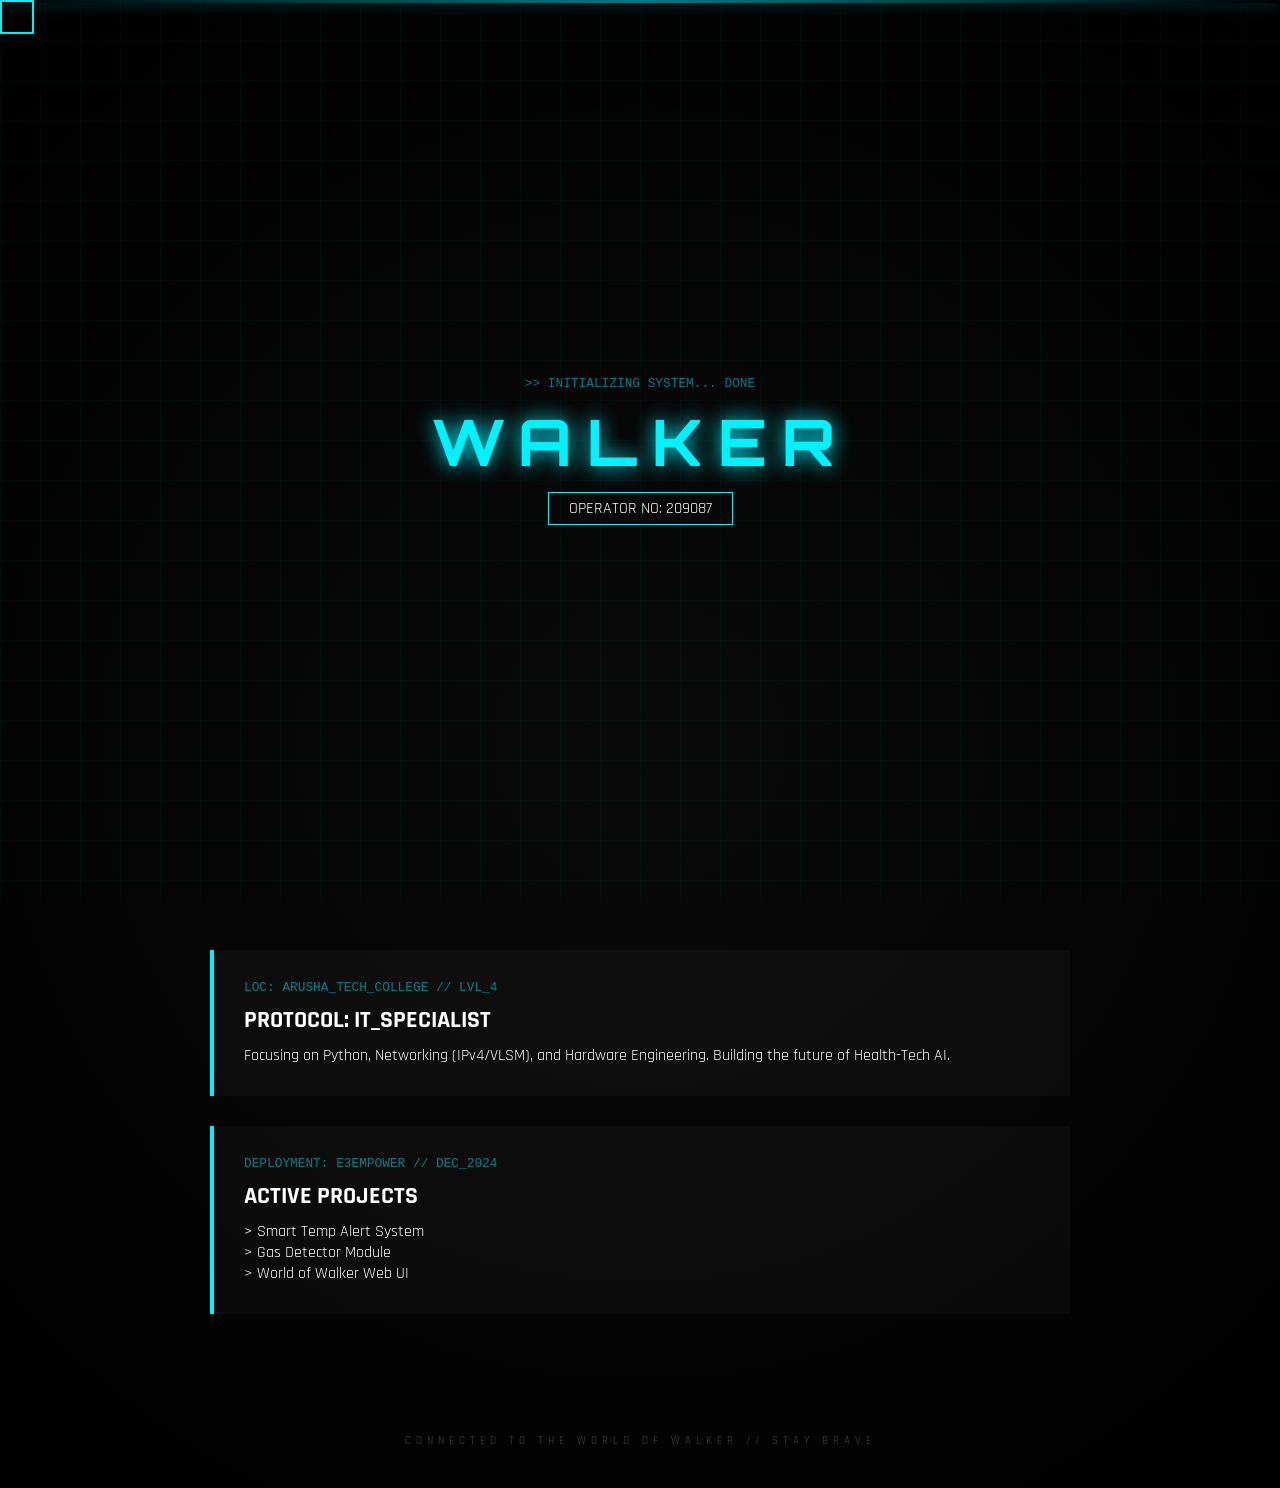
==== commit 3a4fe2eb: "Update index.html" ====
--- a/index.html
+++ b/index.html
@@ -3,37 +3,69 @@
 <head>
     <meta charset="UTF-8">
     <meta name="viewport" content="width=device-width, initial-scale=1.0">
-    <title>OPERATOR | System Portfolio</title>
+    <title>WALKER NO209087 | INTERFACE</title>
     <link href="https://fonts.googleapis.com/css2?family=Orbitron:wght@400;700&family=Rajdhani:wght@300;500;700&display=swap" rel="stylesheet">
     <style>
         :root {
             --neon-blue: #00f2ff;
-            --dark-bg: #050505;
-            --glass: rgba(255, 255, 255, 0.03);
+            --dark-bg: #020202;
             --border: rgba(0, 242, 255, 0.2);
         }
 
-        * { margin: 0; padding: 0; box-sizing: border-box; }
+        * { margin: 0; padding: 0; box-sizing: border-box; cursor: crosshair; }
 
         body {
             background-color: var(--dark-bg);
             color: #fff;
             font-family: 'Rajdhani', sans-serif;
             overflow-x: hidden;
-            background-image: radial-gradient(circle at 50% 50%, #111 0%, #000 100%);
+            background: radial-gradient(circle, #0a0a0a 0%, #000 100%);
         }
 
-        /* Scanline Effect */
-        body::before {
-            content: " ";
-            display: block;
+        /* 1. GLOBAL SCANNER (Mstari unaopita screen nzima) */
+        .global-scanner {
             position: fixed;
-            top: 0; left: 0; bottom: 0; right: 0;
-            background: linear-gradient(rgba(18, 16, 16, 0) 50%, rgba(0, 0, 0, 0.25) 50%), 
-                        linear-gradient(90deg, rgba(255, 0, 0, 0.06), rgba(0, 255, 0, 0.02), rgba(0, 0, 255, 0.06));
-            z-index: 9999;
+            top: 0; left: 0; width: 100%; height: 3px;
+            background: linear-gradient(to right, transparent, var(--neon-blue), transparent);
+            box-shadow: 0 0 15px var(--neon-blue);
+            z-index: 1000;
             pointer-events: none;
-            background-size: 100% 4px, 3px 100%;
+            opacity: 0.5;
+            animation: global-scan 5s cubic-bezier(0.4, 0, 0.6, 1) infinite;
+        }
+
+        @keyframes global-scan {
+            0% { top: -5%; }
+            100% { top: 105%; }
+        }
+
+        /* 2. CORNER BRACKETS (Zile alama za pembeni) */
+        .corners::before, .corners::after {
+            content: '';
+            position: fixed;
+            width: 30px; height: 30px;
+            border: 2px solid var(--neon-blue);
+            z-index: 1001;
+            pointer-events: none;
+        }
+        .top-left { top: 20px; left: 20px; border-right: 0; border-bottom: 0; }
+        .bottom-right { bottom: 20px; right: 20px; border-left: 0; border-top: 0; }
+
+        /* 3. MOVING GRID BACKGROUND */
+        .grid-bg {
+            position: fixed;
+            top: 0; left: 0; width: 100%; height: 100%;
+            background-image: linear-gradient(var(--border) 1px, transparent 1px),
+                              linear-gradient(90deg, var(--border) 1px, transparent 1px);
+            background-size: 40px 40px;
+            z-index: -1;
+            opacity: 0.15;
+            animation: grid-scroll 30s linear infinite;
+        }
+
+        @keyframes grid-scroll {
+            from { background-position: 0 0; }
+            to { background-position: 0 1000px; }
         }
 
         header {
@@ -43,155 +75,102 @@
             justify-content: center;
             align-items: center;
             text-align: center;
-            border-bottom: 1px solid var(--border);
         }
 
-        .glitch {
+        .walker-id {
             font-family: 'Orbitron', sans-serif;
             font-size: 4rem;
-            font-weight: 700;
-            text-transform: uppercase;
-            letter-spacing: 10px;
+            letter-spacing: 15px;
             color: var(--neon-blue);
-            text-shadow: 0 0 20px rgba(0, 242, 255, 0.5);
+            text-shadow: 0 0 20px var(--neon-blue);
+            animation: flicker 4s infinite;
         }
 
-        .status-bar {
-            font-size: 1.2rem;
-            color: #888;
-            margin-top: 10px;
-            letter-spacing: 3px;
+        @keyframes flicker {
+            0%, 18%, 22%, 25%, 53%, 57%, 100% { opacity: 1; }
+            20%, 24%, 55% { opacity: 0.3; }
         }
 
         .container {
-            max-width: 1000px;
+            max-width: 900px;
             margin: 0 auto;
-            padding: 100px 20px;
+            padding: 50px 20px;
         }
 
-        .section-title {
-            font-family: 'Orbitron', sans-serif;
-            font-size: 1.5rem;
-            margin-bottom: 40px;
+        /* 4. ACTIVE DATA CARDS */
+        .card {
+            background: rgba(255, 255, 255, 0.03);
             border-left: 4px solid var(--neon-blue);
-            padding-left: 15px;
-            text-transform: uppercase;
-        }
-
-        .grid {
-            display: grid;
-            grid-template-columns: repeat(auto-fit, minmax(300px, 1fr));
-            gap: 20px;
-        }
-
-        .card {
-            background: var(--glass);
-            border: 1px solid var(--border);
+            margin-bottom: 30px;
             padding: 30px;
-            transition: 0.3s;
             position: relative;
             overflow: hidden;
+            transition: 0.4s;
         }
 
         .card:hover {
-            background: rgba(0, 242, 255, 0.05);
-            border-color: var(--neon-blue);
-            transform: translateY(-5px);
+            background: rgba(0, 242, 255, 0.08);
+            transform: translateX(10px);
         }
 
-        .card h3 {
-            color: var(--neon-blue);
-            margin-bottom: 15px;
-            text-transform: uppercase;
+        /* Card Scan Effect */
+        .card::after {
+            content: '';
+            position: absolute;
+            top: 0; left: -100%;
+            width: 50%; height: 100%;
+            background: linear-gradient(to right, transparent, rgba(0, 242, 255, 0.1), transparent);
+            animation: card-swipe 3s infinite;
         }
 
-        .tag {
-            font-size: 0.8rem;
-            background: rgba(0, 242, 255, 0.1);
-            color: var(--neon-blue);
-            padding: 4px 10px;
-            margin-right: 5px;
-            border-radius: 2px;
+        @keyframes card-swipe {
+            0% { left: -100%; }
+            100% { left: 150%; }
         }
 
-        .skills-list {
-            display: flex;
-            flex-wrap: wrap;
-            gap: 15px;
-        }
-
-        .skill-item {
-            border: 1px solid #444;
-            padding: 10px 20px;
-            width: calc(50% - 10px);
-        }
-
-        footer {
-            text-align: center;
-            padding: 50px;
+        .data-stream {
+            font-family: monospace;
             font-size: 0.8rem;
-            color: #444;
-            letter-spacing: 2px;
+            color: var(--neon-blue);
+            opacity: 0.5;
+            margin-bottom: 10px;
         }
     </style>
 </head>
 <body>
 
+    <div class="global-scanner"></div>
+    <div class="grid-bg"></div>
+    <div class="corners top-left"></div>
+    <div class="corners bottom-right"></div>
+
     <header>
-        <div class="glitch">DANIEL SAWAYA</div>
-        <div class="status-bar">SYSTEM STATUS: <span style="color: #0f0;">ONLINE</span> // ATC_OPERATOR_04</div>
+        <div class="data-stream">>> INITIALIZING SYSTEM... DONE</div>
+        <h1 class="walker-id">WALKER</h1>
+        <div style="border: 1px solid var(--neon-blue); padding: 5px 20px; margin-top: 10px;">
+            OPERATOR NO: 209087
+        </div>
     </header>
 
     <div class="container">
-        <section>
-            <h2 class="section-title">Terminal Initialization</h2>
-            <p style="font-size: 1.3rem; line-height: 1.6; color: #ccc;">
-                Based at Arusha Technical College, specializing in Network Infrastructure and Software Development. 
-                Focusing on the intersection of automated systems and clean, functional code. 
-                Building digital environments from the hardware level up to the interface.
-            </p>
-        </section>
+        <div class="card">
+            <div class="data-stream">LOC: ARUSHA_TECH_COLLEGE // LVL_4</div>
+            <h2 style="margin-bottom: 10px;">PROTOCOL: IT_SPECIALIST</h2>
+            <p>Focusing on Python, Networking (IPv4/VLSM), and Hardware Engineering. 
+               Building the future of Health-Tech AI.</p>
+        </div>
 
-        <section style="margin-top: 100px;">
-            <h2 class="section-title">Active Deployments (Projects)</h2>
-            <div class="grid">
-                <div class="card">
-                    <h3>Smart Temperature Alert</h3>
-                    <p>Automated monitoring system utilizing NTC thermistors and transistor logic for real-time environmental alerts.</p>
-                    <div style="margin-top: 15px;">
-                        <span class="tag">Electronics</span> <span class="tag">Hardware</span>
-                    </div>
-                </div>
-                <div class="card">
-                    <h3>Gas Detection Array</h3>
-                    <p>Safety-focused sensor integration for hazardous environment monitoring and system response.</p>
-                    <div style="margin-top: 15px;">
-                        <span class="tag">Sensors</span> <span class="tag">Arduino</span>
-                    </div>
-                </div>
-                <div class="card">
-                    <h3>Network Architecture</h3>
-                    <p>Specialized in IPv4 subnetting, VLSM calculations, and scalable network topology design.</p>
-                    <div style="margin-top: 15px;">
-                        <span class="tag">Networking</span> <span class="tag">Infrastructure</span>
-                    </div>
-                </div>
-            </div>
-        </section>
-
-        <section style="margin-top: 100px;">
-            <h2 class="section-title">Tech Stack // Protocol</h2>
-            <div class="skills-list">
-                <div class="skill-item"><strong>PROGRAMMING:</strong> Python / JavaScript / HTML / CSS</div>
-                <div class="skill-item"><strong>NETWORKING:</strong> Subnetting / Routing / Switching</div>
-                <div class="skill-item"><strong>HARDWARE:</strong> Arduino / Sensor Integration</div>
-                <div class="skill-item"><strong>CREATIVE:</strong> System Design / Music Production</div>
-            </div>
-        </section>
+        <div class="card">
+            <div class="data-stream">DEPLOYMENT: E3EMPOWER // DEC_2024</div>
+            <h2 style="margin-bottom: 10px;">ACTIVE PROJECTS</h2>
+            <p>> Smart Temp Alert System<br>
+               > Gas Detector Module<br>
+               > World of Walker Web UI</p>
+        </div>
     </div>
 
-    <footer>
-        DESIGNED FOR THE WORLD OF WALKER AESTHETIC // 2026
+    <footer style="text-align: center; padding: 40px; color: #444; letter-spacing: 5px; font-size: 0.7rem;">
+        CONNECTED TO THE WORLD OF WALKER // STAY BRAVE
     </footer>
 
 </body>
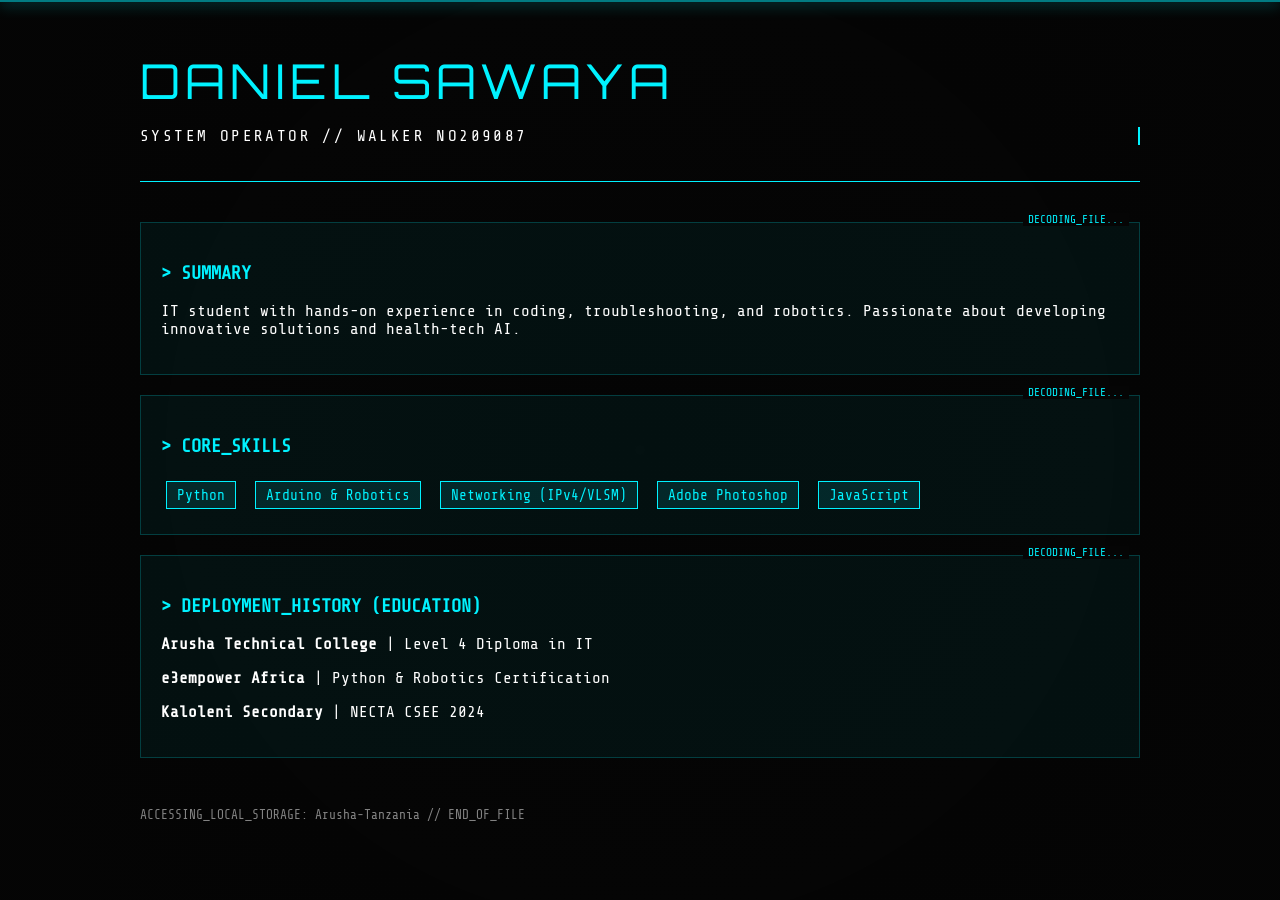
==== commit 3ec5c0b9: "Update index.html" ====
--- a/index.html
+++ b/index.html
@@ -2,176 +2,156 @@
 <html lang="en">
 <head>
     <meta charset="UTF-8">
-    <meta name="viewport" content="width=device-width, initial-scale=1.0">
-    <title>WALKER NO209087 | INTERFACE</title>
-    <link href="https://fonts.googleapis.com/css2?family=Orbitron:wght@400;700&family=Rajdhani:wght@300;500;700&display=swap" rel="stylesheet">
+    <title>WALKER NO209087 | DIGITAL ARCHIVE</title>
+    <link href="https://fonts.googleapis.com/css2?family=Orbitron:wght@400;700&family=Share+Tech+Mono&display=swap" rel="stylesheet">
     <style>
         :root {
-            --neon-blue: #00f2ff;
-            --dark-bg: #020202;
-            --border: rgba(0, 242, 255, 0.2);
+            --neon: #00f2ff;
+            --bg: #050505;
         }
 
-        * { margin: 0; padding: 0; box-sizing: border-box; cursor: crosshair; }
-
         body {
-            background-color: var(--dark-bg);
+            background-color: var(--bg);
             color: #fff;
-            font-family: 'Rajdhani', sans-serif;
+            font-family: 'Share Tech Mono', monospace;
             overflow-x: hidden;
-            background: radial-gradient(circle, #0a0a0a 0%, #000 100%);
+            margin: 0;
         }
 
-        /* 1. GLOBAL SCANNER (Mstari unaopita screen nzima) */
-        .global-scanner {
+        /* 1. ANIMATED HEXAGON BACKGROUND */
+        .hex-bg {
             position: fixed;
-            top: 0; left: 0; width: 100%; height: 3px;
-            background: linear-gradient(to right, transparent, var(--neon-blue), transparent);
-            box-shadow: 0 0 15px var(--neon-blue);
-            z-index: 1000;
-            pointer-events: none;
-            opacity: 0.5;
-            animation: global-scan 5s cubic-bezier(0.4, 0, 0.6, 1) infinite;
+            top: 0; left: 0; width: 100%; height: 100%;
+            background: 
+                radial-gradient(circle at center, transparent 0%, var(--bg) 90%),
+                url('https://www.transparenttextures.com/patterns/carbon-fibre.png');
+            opacity: 0.3;
+            z-index: -1;
         }
 
-        @keyframes global-scan {
-            0% { top: -5%; }
-            100% { top: 105%; }
+        /* 2. SCANNING LINE (Mstari unaotembea) */
+        .scanner-line {
+            position: fixed;
+            width: 100%;
+            height: 2px;
+            background: rgba(0, 242, 255, 0.5);
+            box-shadow: 0 0 15px var(--neon);
+            animation: scanMove 4s infinite linear;
+            z-index: 100;
         }
 
-        /* 2. CORNER BRACKETS (Zile alama za pembeni) */
-        .corners::before, .corners::after {
-            content: '';
-            position: fixed;
-            width: 30px; height: 30px;
-            border: 2px solid var(--neon-blue);
-            z-index: 1001;
-            pointer-events: none;
-        }
-        .top-left { top: 20px; left: 20px; border-right: 0; border-bottom: 0; }
-        .bottom-right { bottom: 20px; right: 20px; border-left: 0; border-top: 0; }
-
-        /* 3. MOVING GRID BACKGROUND */
-        .grid-bg {
-            position: fixed;
-            top: 0; left: 0; width: 100%; height: 100%;
-            background-image: linear-gradient(var(--border) 1px, transparent 1px),
-                              linear-gradient(90deg, var(--border) 1px, transparent 1px);
-            background-size: 40px 40px;
-            z-index: -1;
-            opacity: 0.15;
-            animation: grid-scroll 30s linear infinite;
+        @keyframes scanMove {
+            0% { top: 0; }
+            100% { top: 100%; }
         }
 
-        @keyframes grid-scroll {
-            from { background-position: 0 0; }
-            to { background-position: 0 1000px; }
+        .interface-wrapper {
+            padding: 50px;
+            max-width: 1000px;
+            margin: 0 auto;
         }
 
         header {
-            height: 100vh;
-            display: flex;
-            flex-direction: column;
-            justify-content: center;
-            align-items: center;
-            text-align: center;
+            border-bottom: 1px solid var(--neon);
+            padding-bottom: 20px;
+            margin-bottom: 40px;
         }
 
-        .walker-id {
+        .title-glitch {
             font-family: 'Orbitron', sans-serif;
-            font-size: 4rem;
-            letter-spacing: 15px;
-            color: var(--neon-blue);
-            text-shadow: 0 0 20px var(--neon-blue);
-            animation: flicker 4s infinite;
+            font-size: 3rem;
+            color: var(--neon);
+            text-transform: uppercase;
+            letter-spacing: 5px;
         }
 
-        @keyframes flicker {
-            0%, 18%, 22%, 25%, 53%, 57%, 100% { opacity: 1; }
-            20%, 24%, 55% { opacity: 0.3; }
+        /* 3. TYPEWRITER EFFECT */
+        .typing-text {
+            overflow: hidden;
+            border-right: .15em solid var(--neon);
+            white-space: nowrap;
+            letter-spacing: .15em;
+            animation: typing 3.5s steps(40, end), blink-caret .75s step-end infinite;
         }
 
-        .container {
-            max-width: 900px;
-            margin: 0 auto;
-            padding: 50px 20px;
+        @keyframes typing {
+            from { width: 0 }
+            to { width: 100% }
         }
 
-        /* 4. ACTIVE DATA CARDS */
-        .card {
-            background: rgba(255, 255, 255, 0.03);
-            border-left: 4px solid var(--neon-blue);
-            margin-bottom: 30px;
-            padding: 30px;
-            position: relative;
-            overflow: hidden;
-            transition: 0.4s;
+        @keyframes blink-caret {
+            from, to { border-color: transparent }
+            50% { border-color: var(--neon); }
         }
 
-        .card:hover {
-            background: rgba(0, 242, 255, 0.08);
-            transform: translateX(10px);
+        .cv-card {
+            background: rgba(0, 242, 255, 0.05);
+            border: 1px solid rgba(0, 242, 255, 0.2);
+            padding: 20px;
+            margin-top: 20px;
+            position: relative;
         }
 
-        /* Card Scan Effect */
-        .card::after {
-            content: '';
+        .cv-card::before {
+            content: "DECODING_FILE...";
             position: absolute;
-            top: 0; left: -100%;
-            width: 50%; height: 100%;
-            background: linear-gradient(to right, transparent, rgba(0, 242, 255, 0.1), transparent);
-            animation: card-swipe 3s infinite;
+            top: -10px; right: 10px;
+            font-size: 0.7rem;
+            background: var(--bg);
+            padding: 0 5px;
+            color: var(--neon);
         }
 
-        @keyframes card-swipe {
-            0% { left: -100%; }
-            100% { left: 150%; }
-        }
-
-        .data-stream {
-            font-family: monospace;
-            font-size: 0.8rem;
-            color: var(--neon-blue);
-            opacity: 0.5;
-            margin-bottom: 10px;
+        .skill-tag {
+            display: inline-block;
+            background: rgba(0, 242, 255, 0.1);
+            color: var(--neon);
+            padding: 5px 10px;
+            margin: 5px;
+            font-size: 0.9rem;
+            border: 1px solid var(--neon);
         }
     </style>
 </head>
 <body>
 
-    <div class="global-scanner"></div>
-    <div class="grid-bg"></div>
-    <div class="corners top-left"></div>
-    <div class="corners bottom-right"></div>
+    <div class="scanner-line"></div>
+    <div class="hex-bg"></div>
 
-    <header>
-        <div class="data-stream">>> INITIALIZING SYSTEM... DONE</div>
-        <h1 class="walker-id">WALKER</h1>
-        <div style="border: 1px solid var(--neon-blue); padding: 5px 20px; margin-top: 10px;">
-            OPERATOR NO: 209087
-        </div>
-    </header>
+    <div class="interface-wrapper">
+        <header>
+            <div class="title-glitch">DANIEL SAWAYA</div>
+            <p class="typing-text">SYSTEM OPERATOR // WALKER NO209087</p>
+        </header>
 
-    <div class="container">
-        <div class="card">
-            <div class="data-stream">LOC: ARUSHA_TECH_COLLEGE // LVL_4</div>
-            <h2 style="margin-bottom: 10px;">PROTOCOL: IT_SPECIALIST</h2>
-            <p>Focusing on Python, Networking (IPv4/VLSM), and Hardware Engineering. 
-               Building the future of Health-Tech AI.</p>
-        </div>
+        <main>
+            <section class="cv-card">
+                <h3 style="color: var(--neon)">> SUMMARY</h3>
+                <p>IT student with hands-on experience in coding, troubleshooting, and robotics. 
+                   Passionate about developing innovative solutions and health-tech AI.</p>
+            </section>
 
-        <div class="card">
-            <div class="data-stream">DEPLOYMENT: E3EMPOWER // DEC_2024</div>
-            <h2 style="margin-bottom: 10px;">ACTIVE PROJECTS</h2>
-            <p>> Smart Temp Alert System<br>
-               > Gas Detector Module<br>
-               > World of Walker Web UI</p>
-        </div>
+            <section class="cv-card">
+                <h3 style="color: var(--neon)">> CORE_SKILLS</h3>
+                <div class="skill-tag">Python</div>
+                <div class="skill-tag">Arduino & Robotics</div>
+                <div class="skill-tag">Networking (IPv4/VLSM)</div>
+                <div class="skill-tag">Adobe Photoshop</div>
+                <div class="skill-tag">JavaScript</div>
+            </section>
+
+            <section class="cv-card">
+                <h3 style="color: var(--neon)">> DEPLOYMENT_HISTORY (EDUCATION)</h3>
+                <p><strong>Arusha Technical College</strong> | Level 4 Diploma in IT</p>
+                <p><strong>e3empower Africa</strong> | Python & Robotics Certification</p>
+                <p><strong>Kaloleni Secondary</strong> | NECTA CSEE 2024</p>
+            </section>
+        </main>
+
+        <footer style="margin-top: 50px; opacity: 0.5; font-size: 0.8rem;">
+            ACCESSING_LOCAL_STORAGE: Arusha-Tanzania // END_OF_FILE
+        </footer>
     </div>
-
-    <footer style="text-align: center; padding: 40px; color: #444; letter-spacing: 5px; font-size: 0.7rem;">
-        CONNECTED TO THE WORLD OF WALKER // STAY BRAVE
-    </footer>
 
 </body>
 </html>
